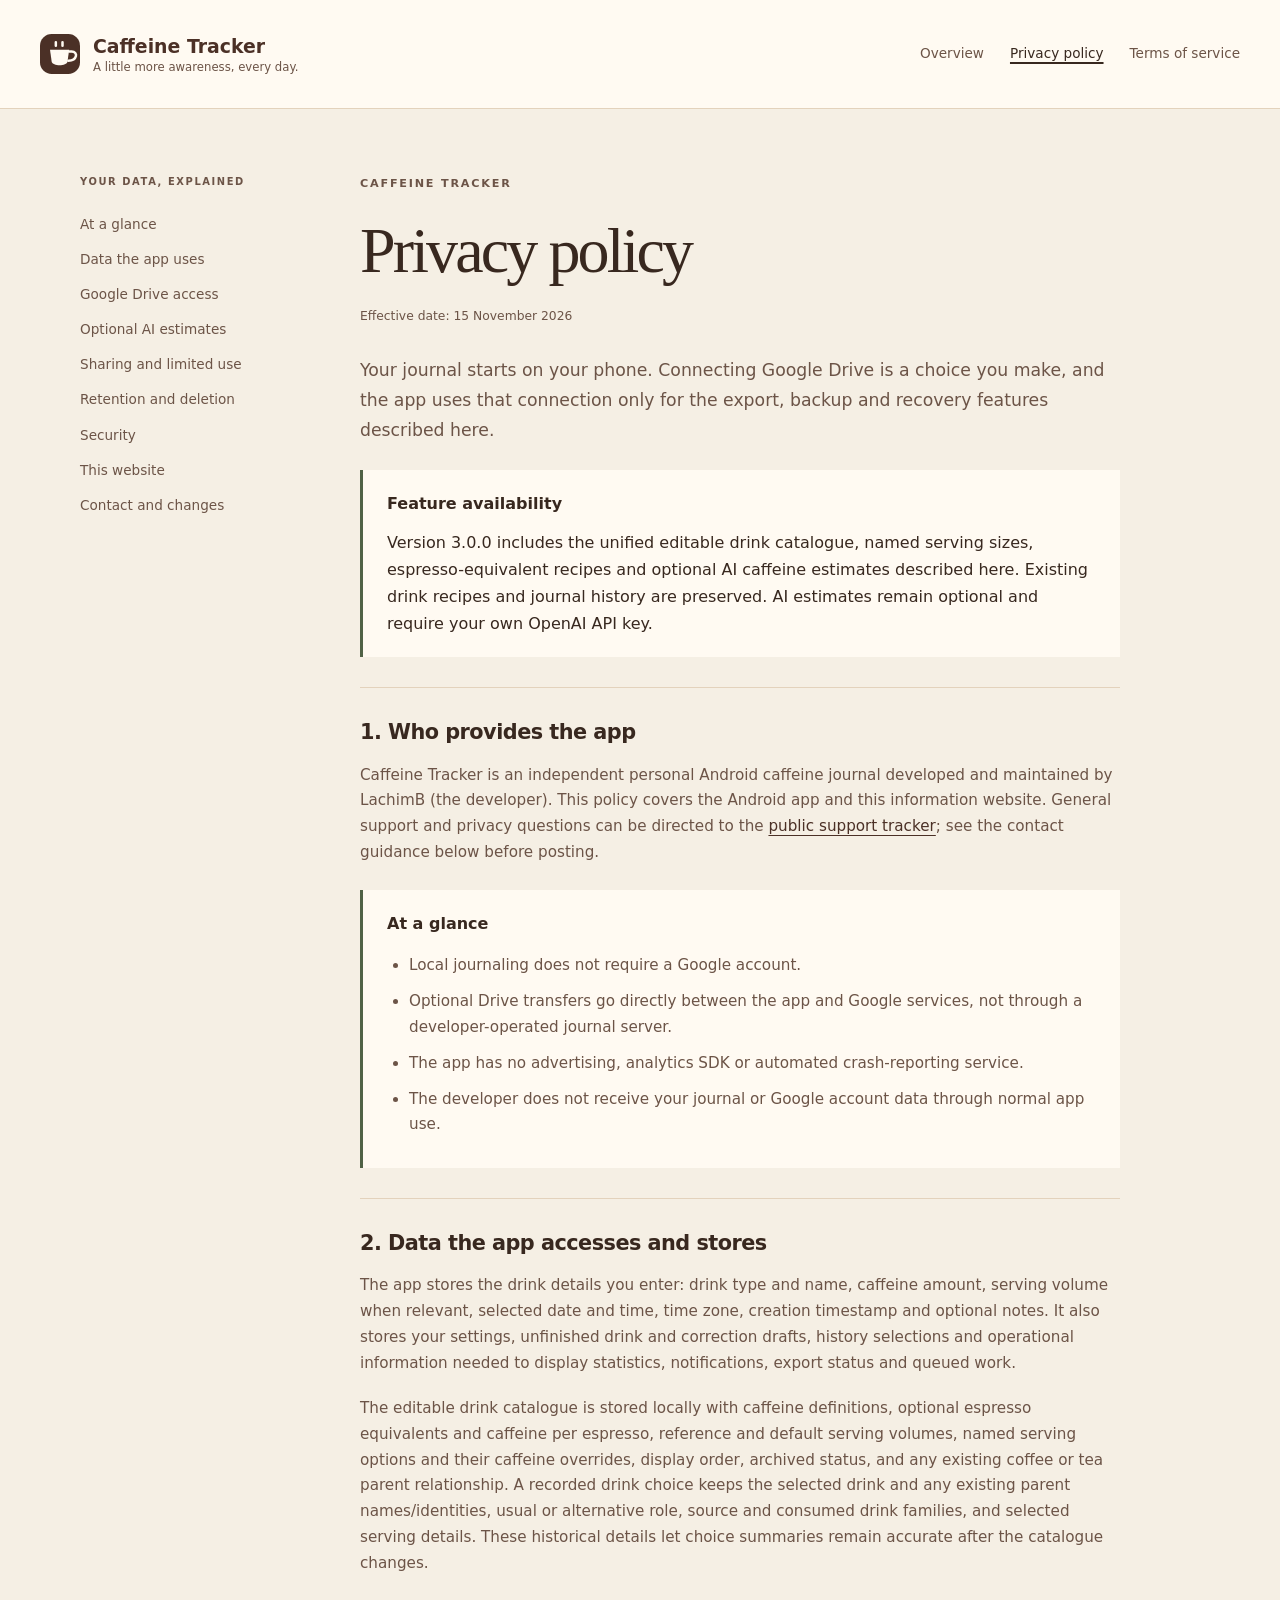
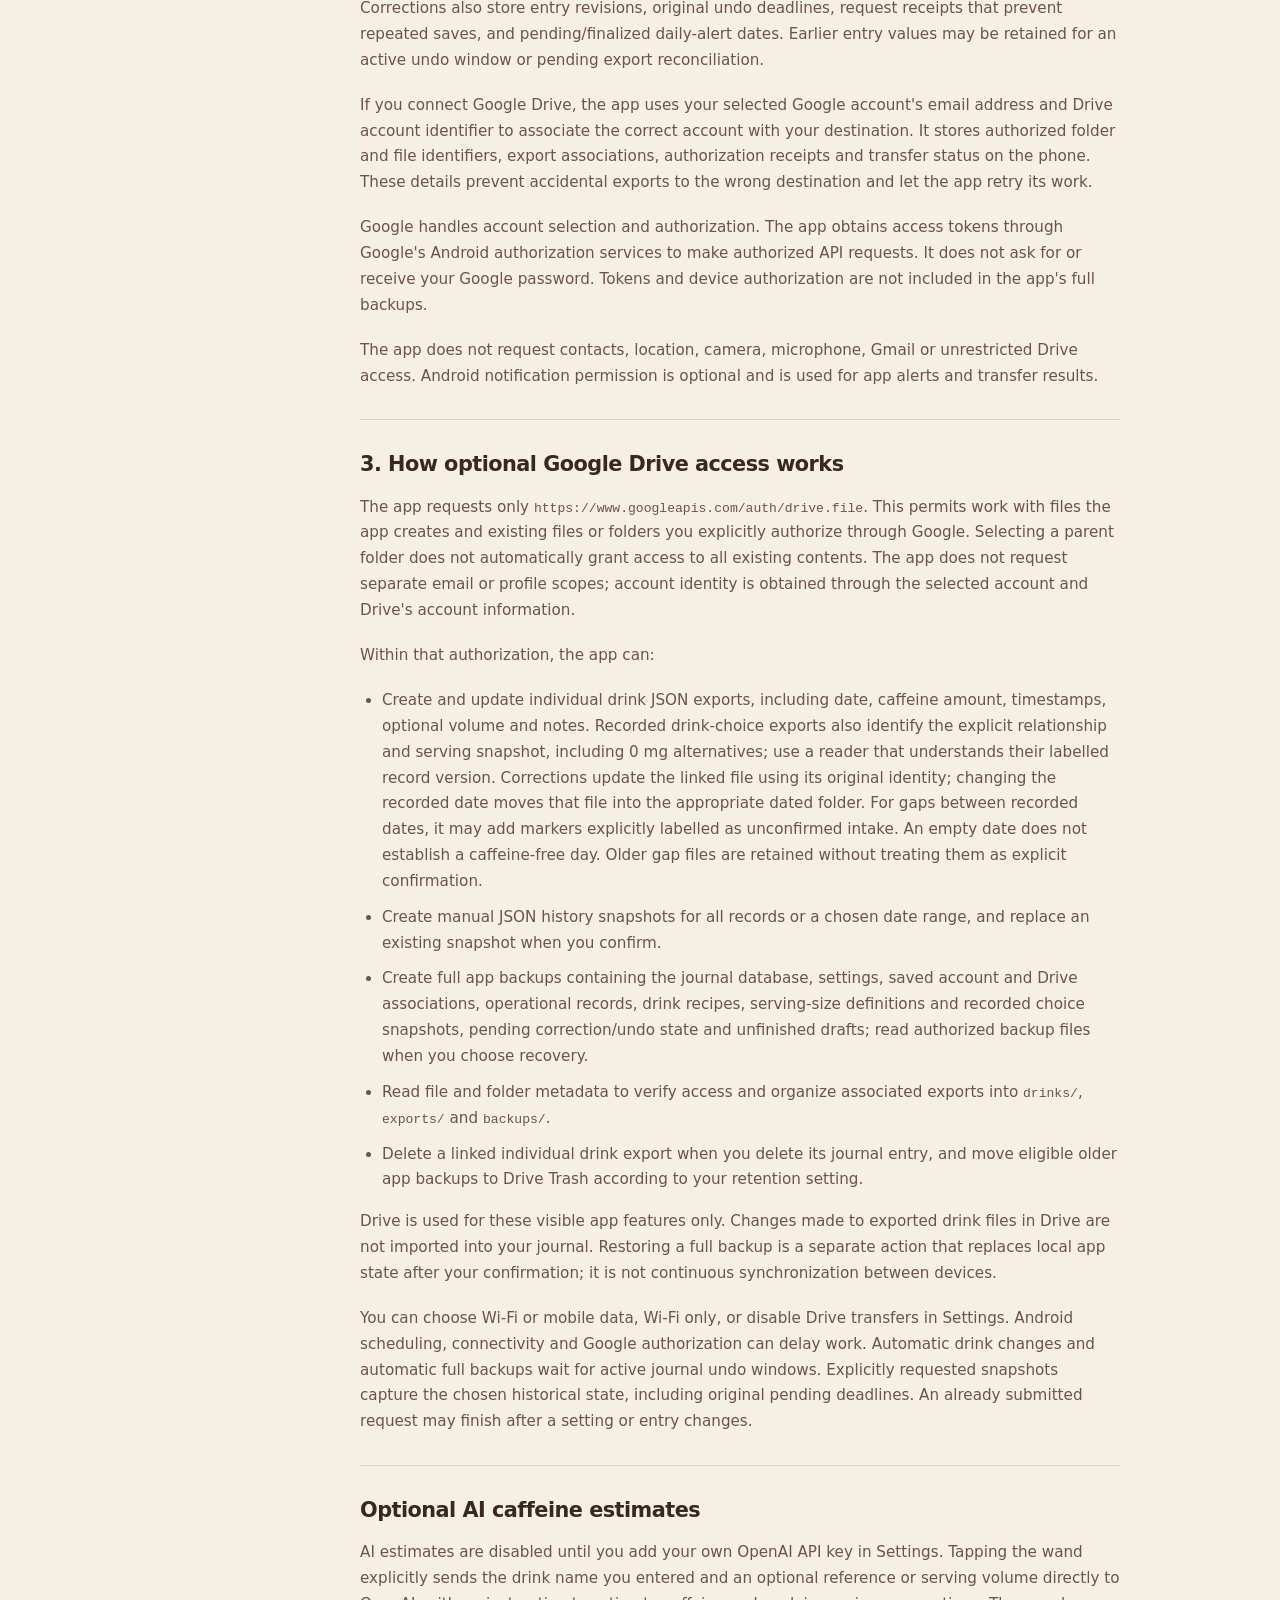
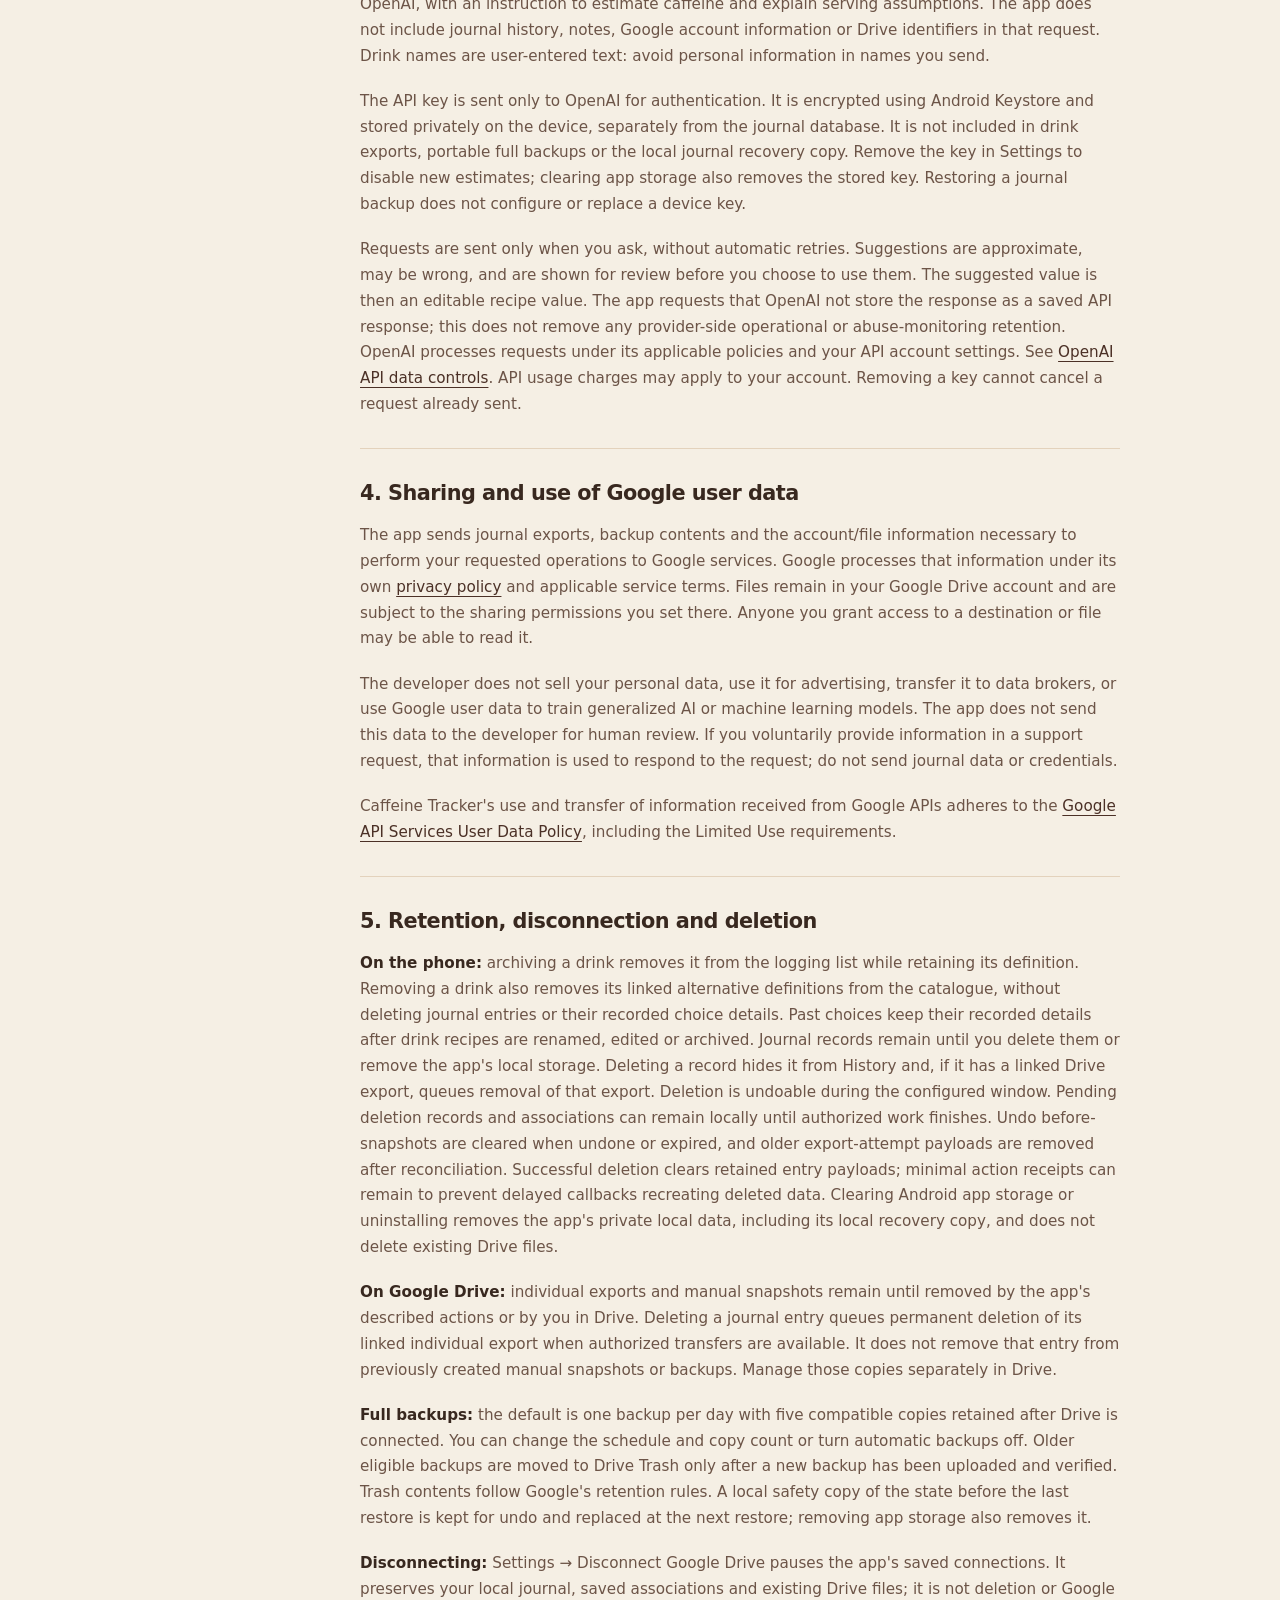
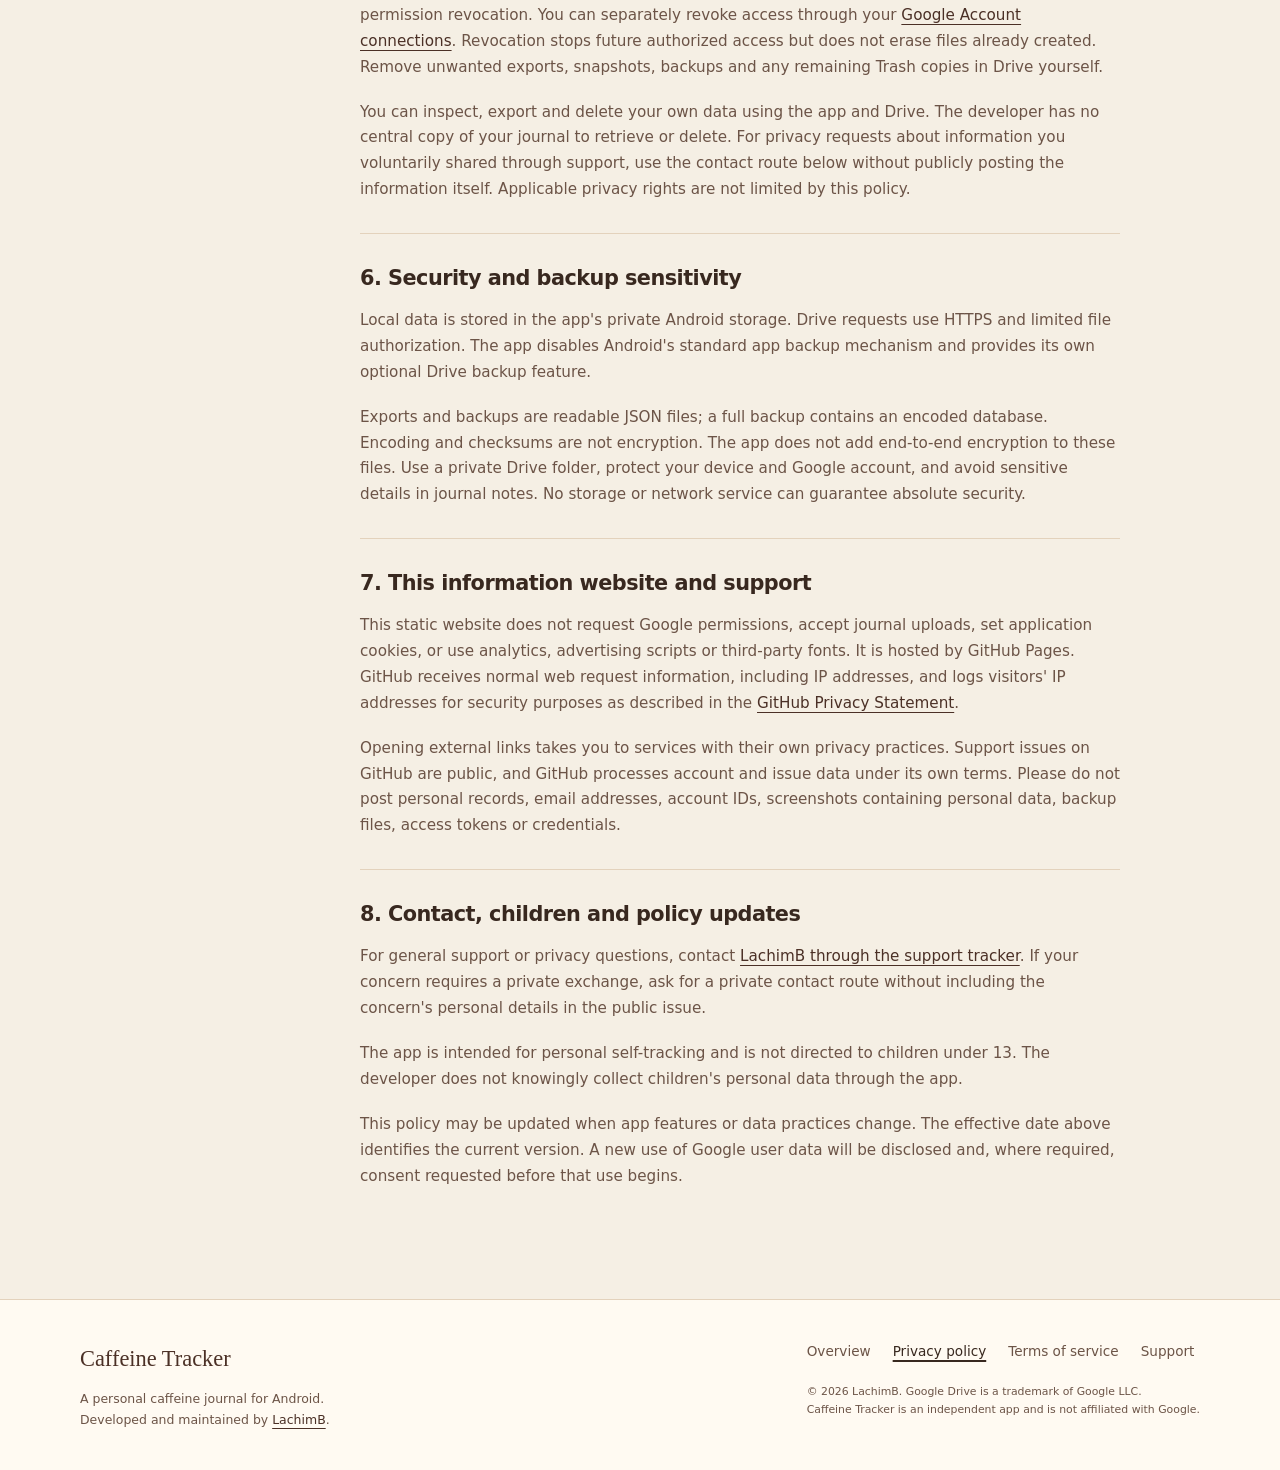
==== privacy.html @ a1252a4a "Describe drink catalogue availability in version 3.0.0" ====
<!doctype html>
<html lang="en">
<head>
<meta charset="utf-8">
<meta name="viewport" content="width=device-width, initial-scale=1">
<meta name="description" content="How Caffeine Tracker accesses, uses, stores and deletes local journal data and optional Google Drive data.">
<meta name="theme-color" content="#4b3026">
<meta name="referrer" content="strict-origin-when-cross-origin">
<title>Privacy policy · Caffeine Tracker</title>
<link rel="canonical" href="https://lachimb.github.io/caffeine-tracker-info/privacy.html">
<link rel="icon" href="assets/cup.svg" type="image/svg+xml">
<link rel="stylesheet" href="assets/style.css">
</head>
<body>
<a class="skip" href="#main">Skip to content</a>
<header class="site-header"><div class="header-inner"><a class="brand" href="index.html"><img src="assets/cup.svg" alt="" width="40" height="40"><span>Caffeine Tracker<small>A little more awareness, every day.</small></span></a><nav aria-label="Main navigation"><a href="index.html">Overview</a><a href="privacy.html" aria-current="page">Privacy policy</a><a href="terms.html">Terms of service</a></nav></div></header>
<main id="main">
<div class="wrap legal-layout"><aside class="contents"><p class="eyebrow">YOUR DATA, EXPLAINED</p><nav aria-label="On this page"><a href="#overview">At a glance</a><a href="#data">Data the app uses</a><a href="#google-drive">Google Drive access</a><a href="#optional-ai">Optional AI estimates</a><a href="#sharing">Sharing and limited use</a><a href="#retention">Retention and deletion</a><a href="#security">Security</a><a href="#website">This website</a><a href="#contact">Contact and changes</a></nav></aside><article class="legal"><p class="eyebrow">CAFFEINE TRACKER</p><h1>Privacy policy</h1><p class="updated">Effective date: 15 November 2026</p><p class="lead">Your journal starts on your phone. Connecting Google Drive is a choice you make, and the app uses that connection only for the export, backup and recovery features described here.</p><div class="callout"><strong>Feature availability</strong><p>Version 3.0.0 includes the unified editable drink catalogue, named serving sizes, espresso-equivalent recipes and optional AI caffeine estimates described here. Existing drink recipes and journal history are preserved. AI estimates remain optional and require your own OpenAI API key.</p></div>
<section id="overview"><h2>1. Who provides the app</h2><p>Caffeine Tracker is an independent personal Android caffeine journal developed and maintained by LachimB (the developer). This policy covers the Android app and this information website. General support and privacy questions can be directed to the <a href="https://github.com/LachimB/caffeine-tracker-info/issues">public support tracker</a>; see the contact guidance below before posting.</p><div class="callout"><strong>At a glance</strong><ul><li>Local journaling does not require a Google account.</li><li>Optional Drive transfers go directly between the app and Google services, not through a developer-operated journal server.</li><li>The app has no advertising, analytics SDK or automated crash-reporting service.</li><li>The developer does not receive your journal or Google account data through normal app use.</li></ul></div></section>
<section id="data"><h2>2. Data the app accesses and stores</h2><p>The app stores the drink details you enter: drink type and name, caffeine amount, serving volume when relevant, selected date and time, time zone, creation timestamp and optional notes. It also stores your settings, unfinished drink and correction drafts, history selections and operational information needed to display statistics, notifications, export status and queued work.</p><p>The editable drink catalogue is stored locally with caffeine definitions, optional espresso equivalents and caffeine per espresso, reference and default serving volumes, named serving options and their caffeine overrides, display order, archived status, and any existing coffee or tea parent relationship. A recorded drink choice keeps the selected drink and any existing parent names/identities, usual or alternative role, source and consumed drink families, and selected serving details. These historical details let choice summaries remain accurate after the catalogue changes.</p><p>Corrections also store entry revisions, original undo deadlines, request receipts that prevent repeated saves, and pending/finalized daily-alert dates. Earlier entry values may be retained for an active undo window or pending export reconciliation.</p><p>If you connect Google Drive, the app uses your selected Google account's email address and Drive account identifier to associate the correct account with your destination. It stores authorized folder and file identifiers, export associations, authorization receipts and transfer status on the phone. These details prevent accidental exports to the wrong destination and let the app retry its work.</p><p>Google handles account selection and authorization. The app obtains access tokens through Google's Android authorization services to make authorized API requests. It does not ask for or receive your Google password. Tokens and device authorization are not included in the app's full backups.</p><p>The app does not request contacts, location, camera, microphone, Gmail or unrestricted Drive access. Android notification permission is optional and is used for app alerts and transfer results.</p></section>
<section id="google-drive"><h2>3. How optional Google Drive access works</h2><p>The app requests only <code>https://www.googleapis.com/auth/drive.file</code>. This permits work with files the app creates and existing files or folders you explicitly authorize through Google. Selecting a parent folder does not automatically grant access to all existing contents. The app does not request separate email or profile scopes; account identity is obtained through the selected account and Drive's account information.</p><p>Within that authorization, the app can:</p><ul><li>Create and update individual drink JSON exports, including date, caffeine amount, timestamps, optional volume and notes. Recorded drink-choice exports also identify the explicit relationship and serving snapshot, including 0 mg alternatives; use a reader that understands their labelled record version. Corrections update the linked file using its original identity; changing the recorded date moves that file into the appropriate dated folder. For gaps between recorded dates, it may add markers explicitly labelled as unconfirmed intake. An empty date does not establish a caffeine-free day. Older gap files are retained without treating them as explicit confirmation.</li><li>Create manual JSON history snapshots for all records or a chosen date range, and replace an existing snapshot when you confirm.</li><li>Create full app backups containing the journal database, settings, saved account and Drive associations, operational records, drink recipes, serving-size definitions and recorded choice snapshots, pending correction/undo state and unfinished drafts; read authorized backup files when you choose recovery.</li><li>Read file and folder metadata to verify access and organize associated exports into <code>drinks/</code>, <code>exports/</code> and <code>backups/</code>.</li><li>Delete a linked individual drink export when you delete its journal entry, and move eligible older app backups to Drive Trash according to your retention setting.</li></ul><p>Drive is used for these visible app features only. Changes made to exported drink files in Drive are not imported into your journal. Restoring a full backup is a separate action that replaces local app state after your confirmation; it is not continuous synchronization between devices.</p><p>You can choose Wi-Fi or mobile data, Wi-Fi only, or disable Drive transfers in Settings. Android scheduling, connectivity and Google authorization can delay work. Automatic drink changes and automatic full backups wait for active journal undo windows. Explicitly requested snapshots capture the chosen historical state, including original pending deadlines. An already submitted request may finish after a setting or entry changes.</p></section>
<section id="optional-ai"><h2>Optional AI caffeine estimates</h2><p>AI estimates are disabled until you add your own OpenAI API key in Settings. Tapping the wand explicitly sends the drink name you entered and an optional reference or serving volume directly to OpenAI, with an instruction to estimate caffeine and explain serving assumptions. The app does not include journal history, notes, Google account information or Drive identifiers in that request. Drink names are user-entered text: avoid personal information in names you send.</p><p>The API key is sent only to OpenAI for authentication. It is encrypted using Android Keystore and stored privately on the device, separately from the journal database. It is not included in drink exports, portable full backups or the local journal recovery copy. Remove the key in Settings to disable new estimates; clearing app storage also removes the stored key. Restoring a journal backup does not configure or replace a device key.</p><p>Requests are sent only when you ask, without automatic retries. Suggestions are approximate, may be wrong, and are shown for review before you choose to use them. The suggested value is then an editable recipe value. The app requests that OpenAI not store the response as a saved API response; this does not remove any provider-side operational or abuse-monitoring retention. OpenAI processes requests under its applicable policies and your API account settings. See <a href="https://developers.openai.com/api/docs/guides/your-data">OpenAI API data controls</a>. API usage charges may apply to your account. Removing a key cannot cancel a request already sent.</p></section><section id="sharing"><h2>4. Sharing and use of Google user data</h2><p>The app sends journal exports, backup contents and the account/file information necessary to perform your requested operations to Google services. Google processes that information under its own <a href="https://policies.google.com/privacy">privacy policy</a> and applicable service terms. Files remain in your Google Drive account and are subject to the sharing permissions you set there. Anyone you grant access to a destination or file may be able to read it.</p><p>The developer does not sell your personal data, use it for advertising, transfer it to data brokers, or use Google user data to train generalized AI or machine learning models. The app does not send this data to the developer for human review. If you voluntarily provide information in a support request, that information is used to respond to the request; do not send journal data or credentials.</p><p>Caffeine Tracker's use and transfer of information received from Google APIs adheres to the <a href="https://developers.google.com/terms/api-services-user-data-policy">Google API Services User Data Policy</a>, including the Limited Use requirements.</p></section>
<section id="retention"><h2>5. Retention, disconnection and deletion</h2><p><strong>On the phone:</strong> archiving a drink removes it from the logging list while retaining its definition. Removing a drink also removes its linked alternative definitions from the catalogue, without deleting journal entries or their recorded choice details. Past choices keep their recorded details after drink recipes are renamed, edited or archived. Journal records remain until you delete them or remove the app's local storage. Deleting a record hides it from History and, if it has a linked Drive export, queues removal of that export. Deletion is undoable during the configured window. Pending deletion records and associations can remain locally until authorized work finishes. Undo before-snapshots are cleared when undone or expired, and older export-attempt payloads are removed after reconciliation. Successful deletion clears retained entry payloads; minimal action receipts can remain to prevent delayed callbacks recreating deleted data. Clearing Android app storage or uninstalling removes the app's private local data, including its local recovery copy, and does not delete existing Drive files.</p><p><strong>On Google Drive:</strong> individual exports and manual snapshots remain until removed by the app's described actions or by you in Drive. Deleting a journal entry queues permanent deletion of its linked individual export when authorized transfers are available. It does not remove that entry from previously created manual snapshots or backups. Manage those copies separately in Drive.</p><p><strong>Full backups:</strong> the default is one backup per day with five compatible copies retained after Drive is connected. You can change the schedule and copy count or turn automatic backups off. Older eligible backups are moved to Drive Trash only after a new backup has been uploaded and verified. Trash contents follow Google's retention rules. A local safety copy of the state before the last restore is kept for undo and replaced at the next restore; removing app storage also removes it.</p><p><strong>Disconnecting:</strong> Settings → Disconnect Google Drive pauses the app's saved connections. It preserves your local journal, saved associations and existing Drive files; it is not deletion or Google permission revocation. You can separately revoke access through your <a href="https://myaccount.google.com/connections">Google Account connections</a>. Revocation stops future authorized access but does not erase files already created. Remove unwanted exports, snapshots, backups and any remaining Trash copies in Drive yourself.</p><p>You can inspect, export and delete your own data using the app and Drive. The developer has no central copy of your journal to retrieve or delete. For privacy requests about information you voluntarily shared through support, use the contact route below without publicly posting the information itself. Applicable privacy rights are not limited by this policy.</p></section>
<section id="security"><h2>6. Security and backup sensitivity</h2><p>Local data is stored in the app's private Android storage. Drive requests use HTTPS and limited file authorization. The app disables Android's standard app backup mechanism and provides its own optional Drive backup feature.</p><p>Exports and backups are readable JSON files; a full backup contains an encoded database. Encoding and checksums are not encryption. The app does not add end-to-end encryption to these files. Use a private Drive folder, protect your device and Google account, and avoid sensitive details in journal notes. No storage or network service can guarantee absolute security.</p></section>
<section id="website"><h2>7. This information website and support</h2><p>This static website does not request Google permissions, accept journal uploads, set application cookies, or use analytics, advertising scripts or third-party fonts. It is hosted by GitHub Pages. GitHub receives normal web request information, including IP addresses, and logs visitors' IP addresses for security purposes as described in the <a href="https://docs.github.com/en/site-policy/privacy-policies/github-general-privacy-statement">GitHub Privacy Statement</a>.</p><p>Opening external links takes you to services with their own privacy practices. Support issues on GitHub are public, and GitHub processes account and issue data under its own terms. Please do not post personal records, email addresses, account IDs, screenshots containing personal data, backup files, access tokens or credentials.</p></section>
<section id="contact"><h2>8. Contact, children and policy updates</h2><p>For general support or privacy questions, contact <a href="https://github.com/LachimB/caffeine-tracker-info/issues">LachimB through the support tracker</a>. If your concern requires a private exchange, ask for a private contact route without including the concern's personal details in the public issue.</p><p>The app is intended for personal self-tracking and is not directed to children under 13. The developer does not knowingly collect children's personal data through the app.</p><p>This policy may be updated when app features or data practices change. The effective date above identifies the current version. A new use of Google user data will be disclosed and, where required, consent requested before that use begins.</p></section>
</article></div>
</main>
<footer class="site-footer"><div><a class="footer-brand" href="index.html">Caffeine Tracker</a><p>A personal caffeine journal for Android.<br>Developed and maintained by <a href="https://github.com/LachimB">LachimB</a>.</p></div><div><nav aria-label="Footer navigation"><a href="index.html">Overview</a><a href="privacy.html" aria-current="page">Privacy policy</a><a href="terms.html">Terms of service</a><a href="https://github.com/LachimB/caffeine-tracker-info/issues">Support</a></nav><p class="fine">© 2026 LachimB. Google Drive is a trademark of Google LLC.<br>Caffeine Tracker is an independent app and is not affiliated with Google.</p></div></footer>
</body>
</html>
---- assets/style.css ----
:root{--cream:#f5efe4;--paper:#fffaf2;--ink:#38281f;--muted:#6c5447;--line:#e3d2bc;--espresso:#4b3026;--oat:#eedec9;--sage:#506246;--foam:#dbe4d1}*{box-sizing:border-box}html{scroll-behavior:smooth;scroll-padding-top:2rem}body{margin:0;background:var(--cream);color:var(--ink);font-family:system-ui,-apple-system,BlinkMacSystemFont,"Segoe UI",sans-serif;font-size:16px;line-height:1.7}a{color:var(--espresso);text-underline-offset:4px}a:hover{color:var(--sage)}a:focus-visible{outline:3px solid var(--sage);outline-offset:5px;border-radius:2px}p{margin:0 0 1.2rem}h1,h2,h3{line-height:1.12;margin:0 0 1.2rem}h1,h2{font-family:Georgia,"Times New Roman",serif;font-weight:400;letter-spacing:-.045em}h1{font-size:clamp(3.3rem,6vw,5.5rem)}h2{font-size:clamp(2.2rem,4vw,3.4rem)}h3{font-size:1.25rem;font-weight:650;letter-spacing:-.025em}em{font-weight:400;color:var(--sage)}code{font-size:.86em;overflow-wrap:anywhere}.wrap{width:min(1120px,calc(100% - 80px));margin-inline:auto}.skip{position:absolute;top:-100px;left:20px;background:var(--paper);padding:12px;z-index:10}.skip:focus{top:10px}.site-header{border-bottom:1px solid var(--line);background:var(--paper)}.header-inner{width:min(1240px,calc(100% - 80px));margin:auto;min-height:108px;display:flex;justify-content:space-between;align-items:center;gap:24px}.brand{display:flex;gap:13px;align-items:center;text-decoration:none;font-weight:700;font-size:1.18rem;line-height:1.4}.brand small{display:block;font-weight:400;font-size:.73rem;color:var(--muted)}nav{display:flex;gap:26px;flex-wrap:wrap}nav a{font-size:.85rem;text-decoration:none;color:var(--muted)}nav a:hover,nav a[aria-current=page]{color:var(--ink);text-decoration:underline;text-decoration-thickness:2px}.hero{display:grid;grid-template-columns:1.25fr 1fr;gap:70px;align-items:center;padding-block:80px}.eyebrow{font-size:.7rem;font-weight:700;letter-spacing:.16em;color:var(--muted);margin-bottom:22px}.lead{font-size:1.08rem;line-height:1.75;color:var(--muted);max-width:550px}.hero h1{margin-bottom:28px}.actions{display:flex;gap:24px;align-items:center;flex-wrap:wrap;margin-top:30px}.button{display:inline-flex;gap:35px;justify-content:space-between;align-items:center;padding:13px 22px;background:var(--espresso);color:var(--paper);border:1px solid var(--espresso);border-radius:6px;text-decoration:none;font-size:.85rem;font-weight:600}.button:hover{background:var(--sage);border-color:var(--sage);color:var(--paper)}.text-link{font-weight:600;font-size:.85rem}.quiet{font-size:.75rem;color:var(--muted);margin-top:23px}.coffee-art{background:var(--oat);border-radius:160px 160px 12px 12px;min-height:475px;padding:40px 30px 25px;text-align:center;display:flex;flex-direction:column;align-items:center}.art-top{display:flex;justify-content:space-between;width:75%;font-size:.6rem;font-weight:650;letter-spacing:.14em;margin-top:13px}.coffee-art svg{display:block;width:100%;max-width:350px;margin:10px auto -3px}.coffee-art p{font-family:Georgia,serif;font-size:2rem;line-height:1.15;letter-spacing:-.025em}.art-bottom{font-size:.55rem;letter-spacing:.18em}.promise-strip{background:var(--espresso);color:var(--paper)}.promise-strip .wrap{display:flex;justify-content:space-between;gap:30px;padding-block:18px}.promise-strip span{font-size:.72rem;letter-spacing:.045em}.section{padding-block:80px}.section-heading{display:grid;grid-template-columns:1fr 1fr;column-gap:80px}.section-heading .eyebrow{grid-column:1/-1}.section-heading>p:last-child{color:var(--muted);align-self:center}.features{display:grid;grid-template-columns:repeat(3,1fr);gap:40px;margin-top:35px}.features article{border-top:1px solid var(--line);padding-top:22px}.number{display:block;font-family:Georgia,serif;font-size:1.5rem;color:var(--sage);margin-bottom:22px}.features p{color:var(--muted);font-size:.92rem}.drive-section{background:var(--foam);padding-block:65px}.drive-grid{display:grid;grid-template-columns:1fr 1fr;gap:100px;align-items:center}.drive-grid p:not(.eyebrow){font-size:.95rem}.steps{list-style:none;counter-reset:steps;margin:0;padding:0}.steps li{counter-increment:steps;position:relative;padding:24px 0 24px 48px;border-top:1px solid #b7c3ab}.steps li::before{content:counter(steps,decimal-leading-zero);position:absolute;left:0;top:26px;font-family:Georgia,serif;color:var(--sage);font-size:1.2rem}.steps strong,.steps span{display:block}.steps span{font-size:.88rem;color:#46553d;margin-top:6px}.closing{display:grid;grid-template-columns:1.3fr 1fr;gap:80px}.closing>div>p:not(.eyebrow){color:var(--muted);font-size:.92rem}.support{background:var(--paper);border:1px solid var(--line);border-radius:8px;padding:30px;align-self:start}.support p{font-size:.88rem;color:var(--muted)}.secondary{background:transparent;color:var(--espresso)}.legal-links{display:flex;gap:20px;flex-wrap:wrap;margin-top:22px;font-size:.78rem}.site-footer{display:flex;justify-content:space-between;gap:45px;border-top:1px solid var(--line);padding:40px max(40px,calc((100% - 1120px)/2));background:var(--paper)}.footer-brand{text-decoration:none;font-family:Georgia,serif;font-size:1.4rem}.site-footer p{font-size:.78rem;color:var(--muted);margin:10px 0 0}.site-footer nav{gap:22px}.site-footer .fine{font-size:.68rem;margin-top:20px}.legal-layout{display:grid;grid-template-columns:210px minmax(0,1fr);gap:70px;padding-block:65px 90px}.contents{align-self:start;position:sticky;top:30px}.contents nav{flex-direction:column;gap:12px}.contents .eyebrow{font-size:.62rem}.legal{max-width:760px}.legal h1{font-size:clamp(3rem,5vw,4.5rem)}.updated{font-size:.77rem;color:var(--muted);margin-bottom:28px}.legal h2{font-family:system-ui,sans-serif;font-size:1.3rem;font-weight:650;line-height:1.4;letter-spacing:-.025em;margin:0 0 15px}.legal section{padding-top:30px;margin-top:30px;border-top:1px solid var(--line)}.legal section p,.legal li{font-size:.95rem}.legal section p{color:var(--muted)}.legal strong{color:var(--ink)}.legal ul{padding-left:22px}.legal li{margin-bottom:10px;color:var(--muted)}.callout{background:var(--paper);border-left:3px solid var(--sage);padding:20px 24px;margin-block:24px}.callout ul{margin-bottom:0}.callout p{margin:12px 0 0}.legal .lead{max-width:100%}@media(min-width:1500px){.hero{padding-block:100px}}@media(max-width:850px){.wrap,.header-inner{width:calc(100% - 48px)}.header-inner{padding-block:22px;flex-wrap:wrap;min-height:90px}.hero{gap:32px;padding-block:50px}.hero h1{font-size:3.5rem}.coffee-art{min-height:auto;padding:30px 20px 22px}.coffee-art p{font-size:1.6rem}.art-top{font-size:.5rem}.art-bottom{font-size:.48rem}.features{gap:24px}.drive-grid{gap:40px}.closing{gap:35px}.legal-layout{grid-template-columns:160px minmax(0,1fr);gap:32px}.site-footer{padding:35px 24px;flex-direction:column;gap:22px}}@media(max-width:600px){.wrap,.header-inner{width:calc(100% - 40px)}.header-inner{gap:20px}.brand{font-size:1.1rem}.header-inner nav{gap:22px}.header-inner nav a{font-size:.78rem}.hero{grid-template-columns:1fr;gap:35px;padding-block:40px}.hero h1{font-size:3.4rem}.hero-copy .lead{font-size:1rem}.actions{gap:20px}.coffee-art{max-width:380px;width:100%;justify-self:center;min-height:410px;border-radius:150px 150px 12px 12px}.coffee-art svg{max-width:280px}.coffee-art p{font-size:1.8rem}.art-top{font-size:.55rem}.promise-strip .wrap{flex-direction:column;gap:9px;padding-block:20px}.promise-strip span{font-size:.75rem}.section{padding-block:48px}.section-heading,.features,.drive-grid,.closing{grid-template-columns:1fr;gap:24px}.section-heading .eyebrow{margin-bottom:0}.section-heading h2{margin-bottom:0}.features{margin-top:20px}.features article{padding-top:15px}.number{margin-bottom:13px}.drive-section{padding-block:45px}.closing{gap:25px}.legal-layout{display:block;padding-block:35px 55px}.contents{position:static;border-bottom:1px solid var(--line);padding-bottom:25px;margin-bottom:35px}.contents nav{flex-direction:row;gap:8px 20px}.contents nav a{font-size:.75rem}.contents .eyebrow{margin-bottom:12px}.legal h1{font-size:3.1rem}.legal section{padding-top:24px;margin-top:24px}.site-footer nav{gap:10px 20px}.callout{padding:17px}.site-footer{padding-inline:20px}}@media(prefers-reduced-motion:reduce){html{scroll-behavior:auto}}@media print{.site-header,.site-footer,.contents,.skip{display:none}.legal-layout{display:block;padding:0}.wrap{width:100%}body{background:white;color:black}.legal{max-width:none}a{color:inherit}.callout{break-inside:avoid}}
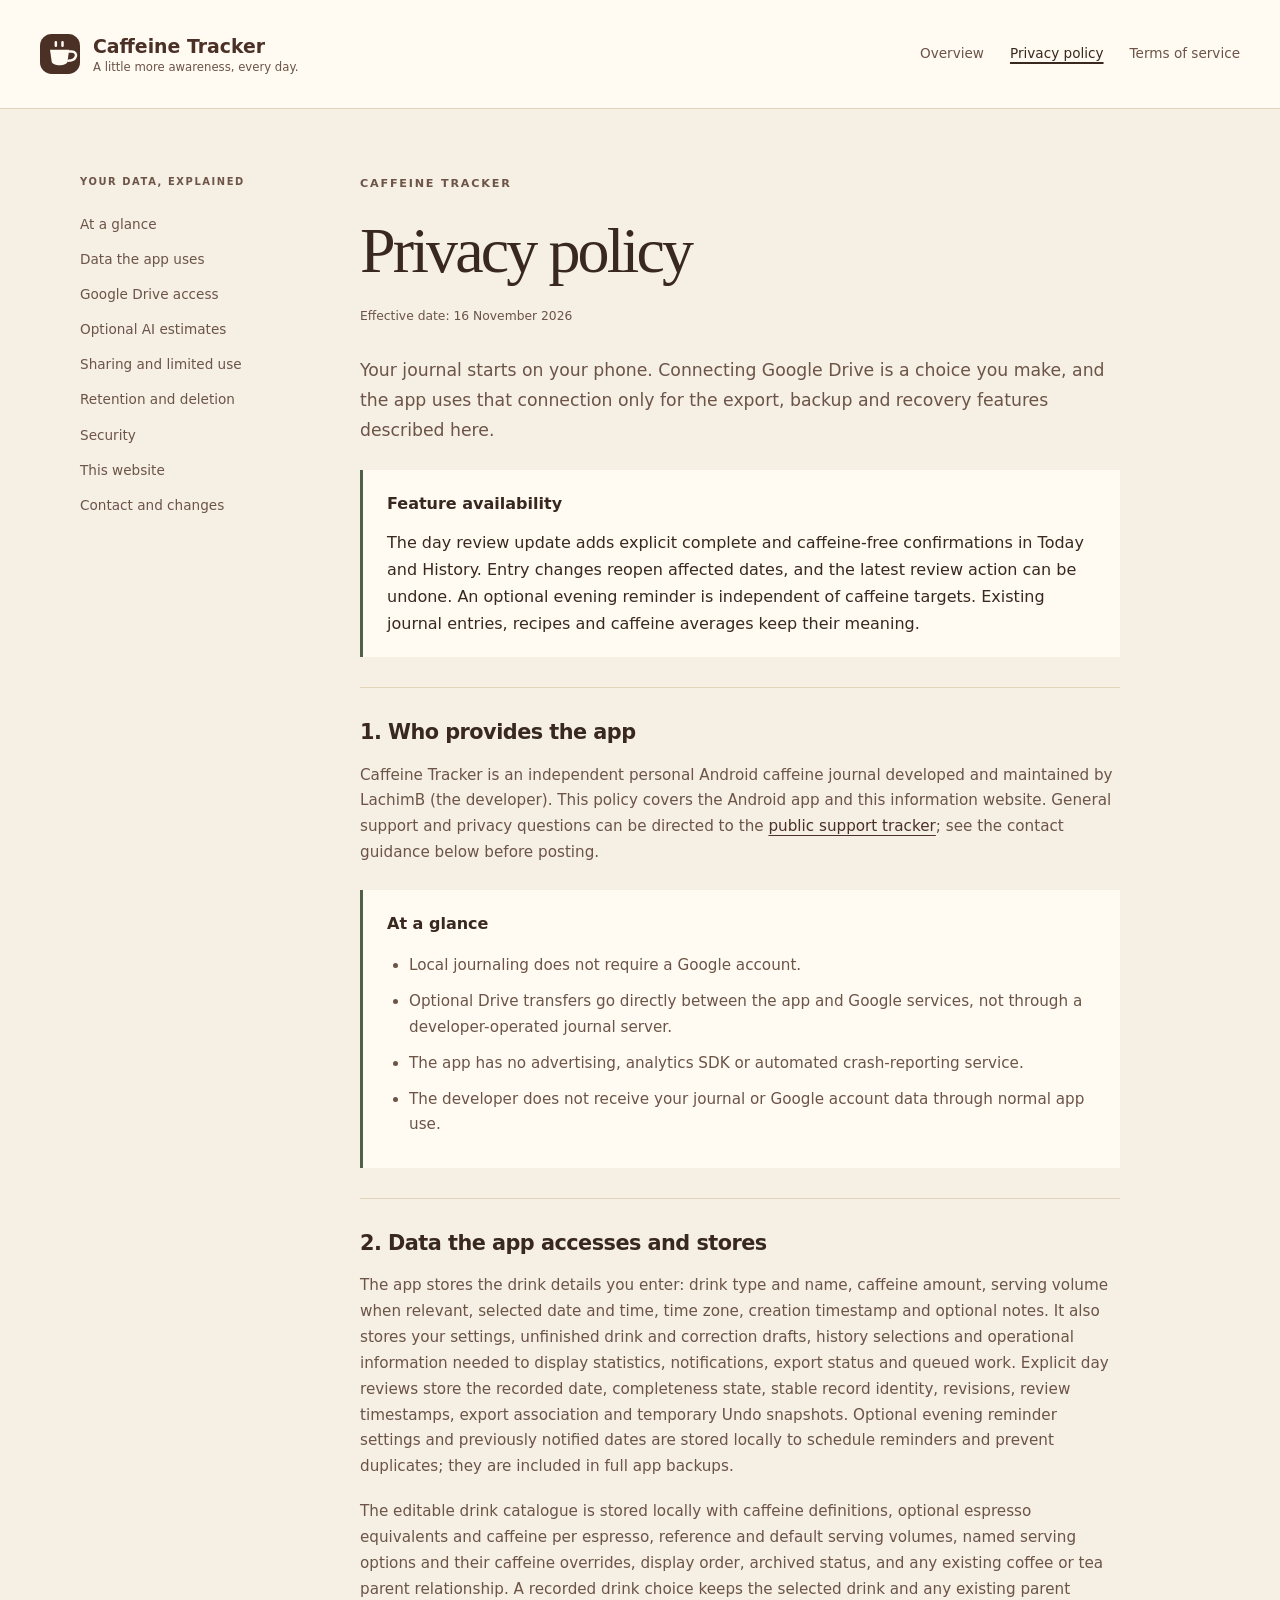
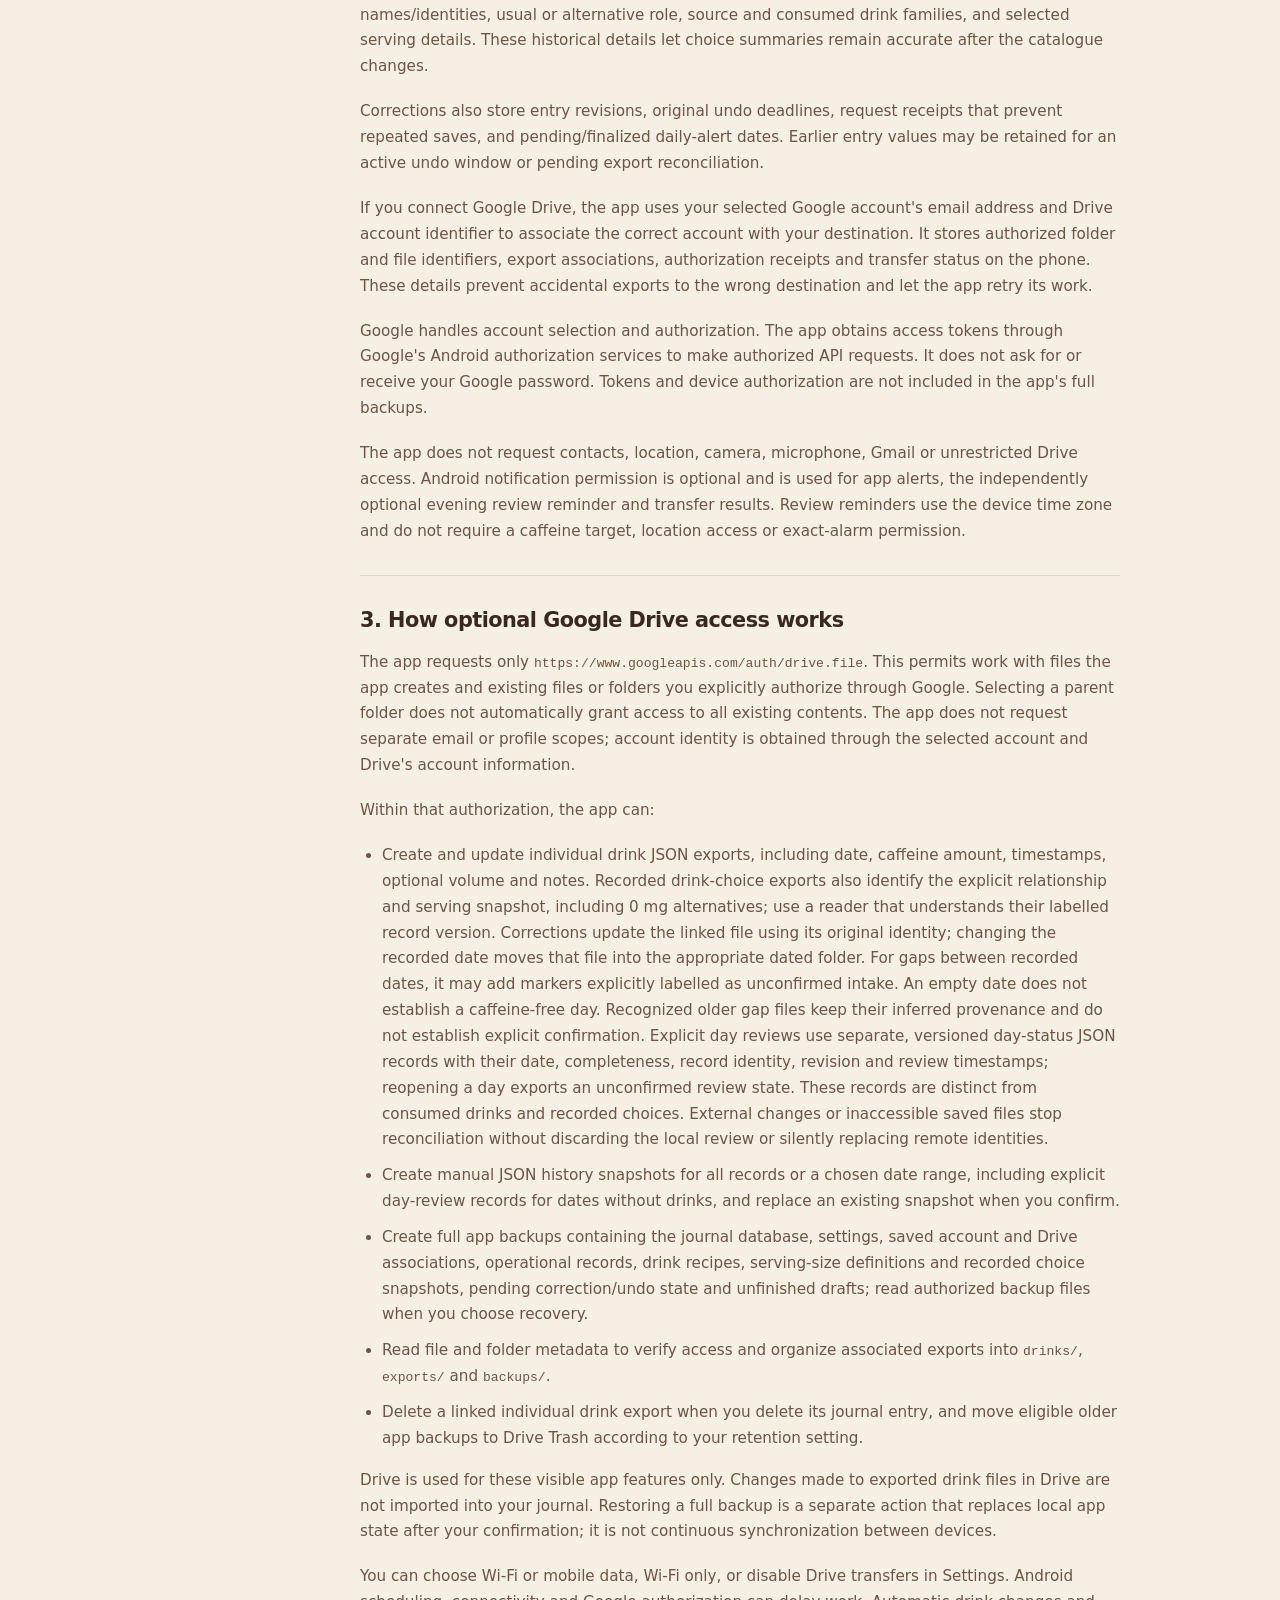
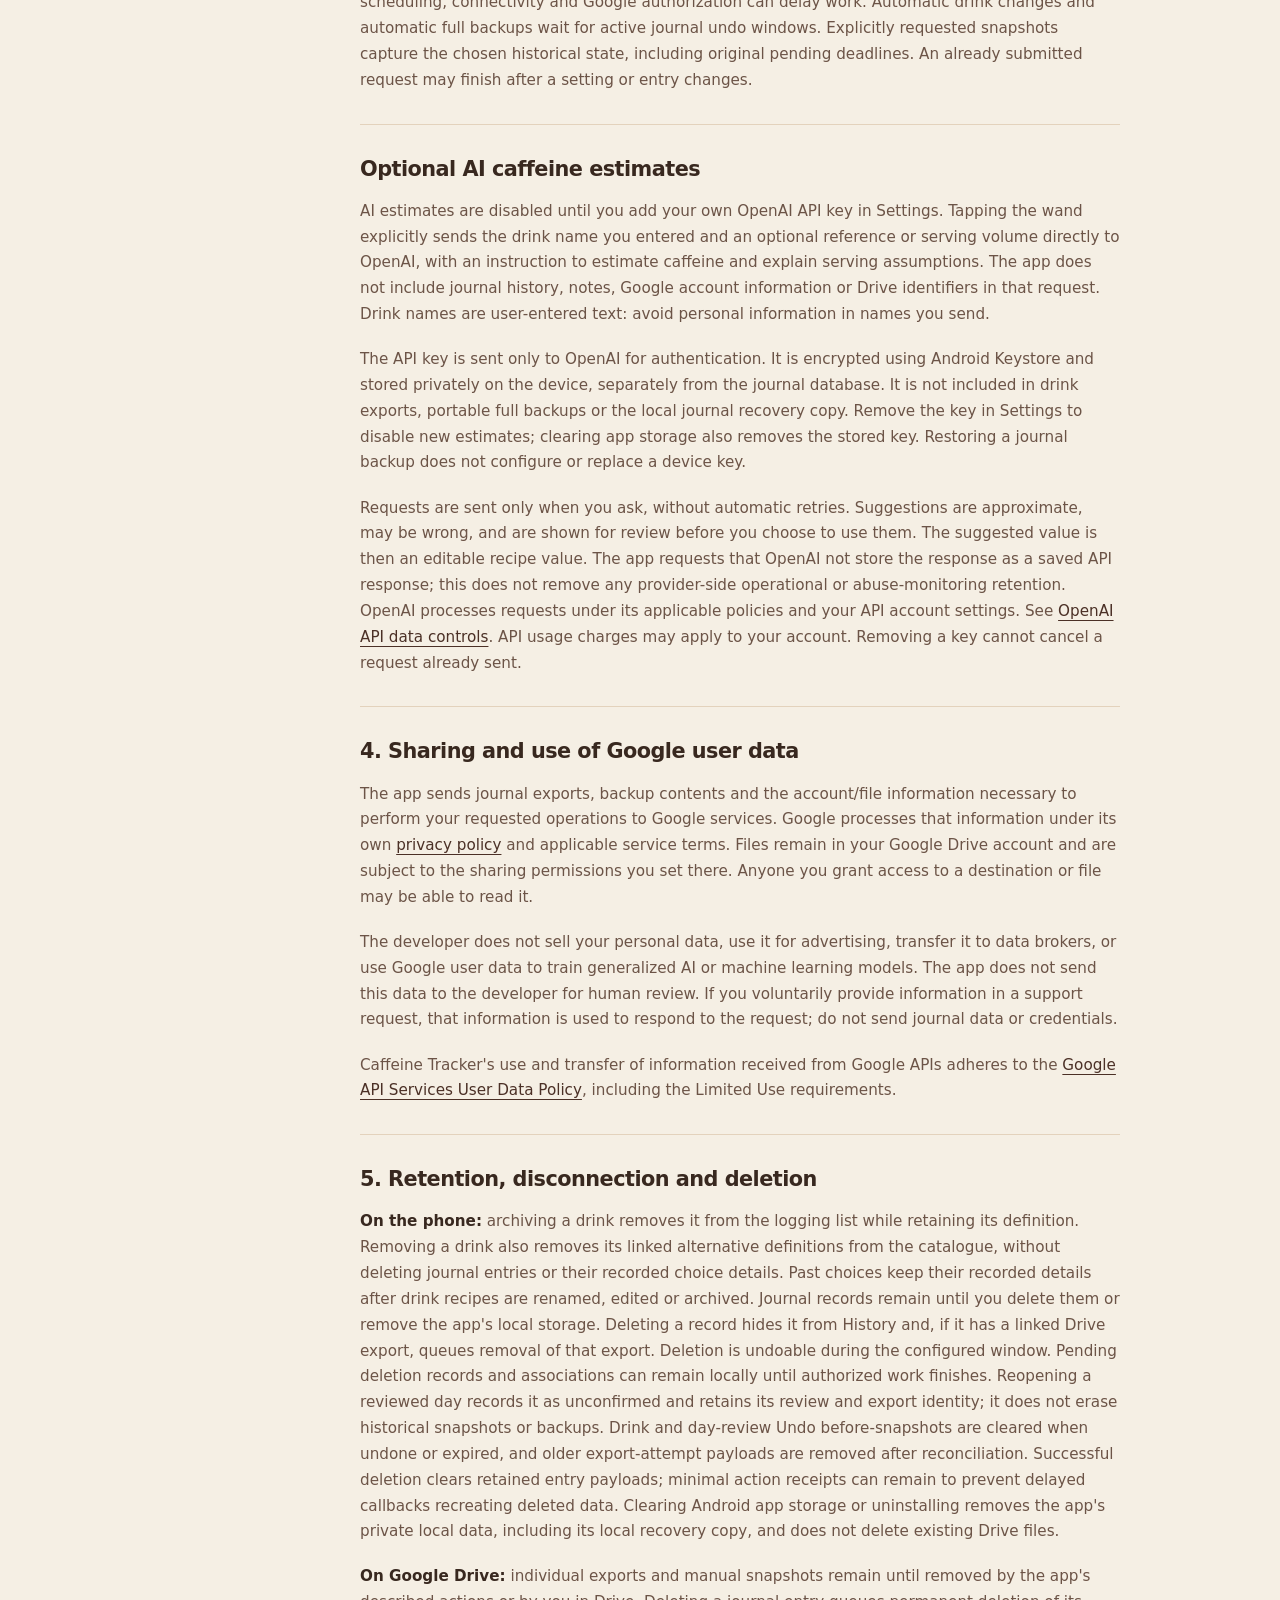
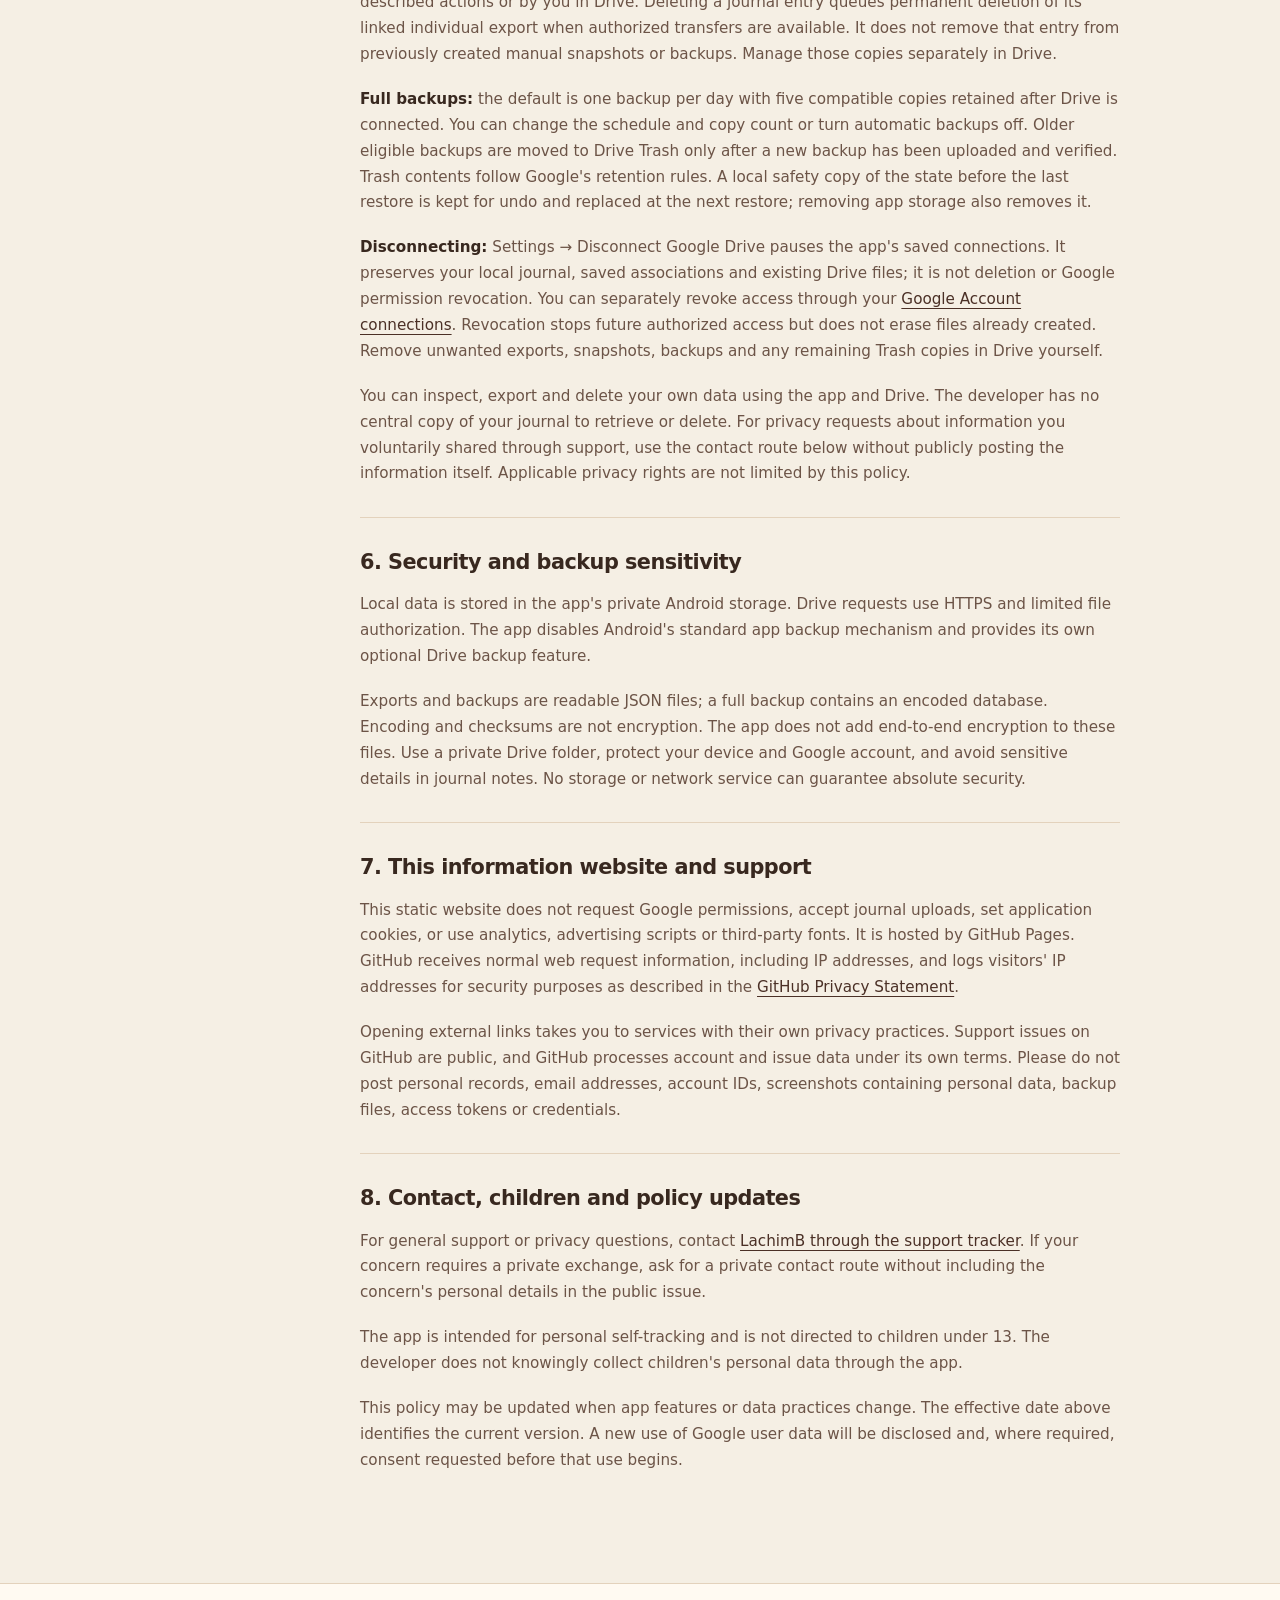
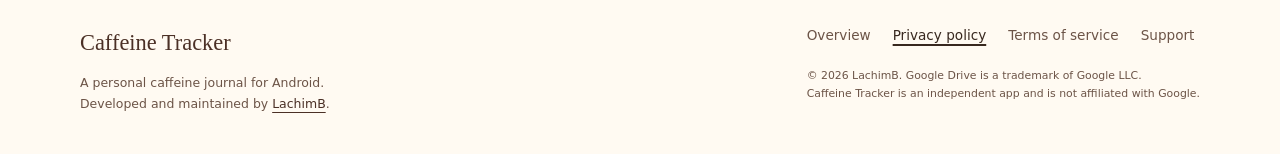
==== commit e89484a7: "Document explicit day review and evening reminders" ====
--- a/privacy.html
+++ b/privacy.html
@@ -15,12 +15,12 @@
 <a class="skip" href="#main">Skip to content</a>
 <header class="site-header"><div class="header-inner"><a class="brand" href="index.html"><img src="assets/cup.svg" alt="" width="40" height="40"><span>Caffeine Tracker<small>A little more awareness, every day.</small></span></a><nav aria-label="Main navigation"><a href="index.html">Overview</a><a href="privacy.html" aria-current="page">Privacy policy</a><a href="terms.html">Terms of service</a></nav></div></header>
 <main id="main">
-<div class="wrap legal-layout"><aside class="contents"><p class="eyebrow">YOUR DATA, EXPLAINED</p><nav aria-label="On this page"><a href="#overview">At a glance</a><a href="#data">Data the app uses</a><a href="#google-drive">Google Drive access</a><a href="#optional-ai">Optional AI estimates</a><a href="#sharing">Sharing and limited use</a><a href="#retention">Retention and deletion</a><a href="#security">Security</a><a href="#website">This website</a><a href="#contact">Contact and changes</a></nav></aside><article class="legal"><p class="eyebrow">CAFFEINE TRACKER</p><h1>Privacy policy</h1><p class="updated">Effective date: 15 November 2026</p><p class="lead">Your journal starts on your phone. Connecting Google Drive is a choice you make, and the app uses that connection only for the export, backup and recovery features described here.</p><div class="callout"><strong>Feature availability</strong><p>Version 3.0.0 includes the unified editable drink catalogue, named serving sizes, espresso-equivalent recipes and optional AI caffeine estimates described here. Existing drink recipes and journal history are preserved. AI estimates remain optional and require your own OpenAI API key.</p></div>
+<div class="wrap legal-layout"><aside class="contents"><p class="eyebrow">YOUR DATA, EXPLAINED</p><nav aria-label="On this page"><a href="#overview">At a glance</a><a href="#data">Data the app uses</a><a href="#google-drive">Google Drive access</a><a href="#optional-ai">Optional AI estimates</a><a href="#sharing">Sharing and limited use</a><a href="#retention">Retention and deletion</a><a href="#security">Security</a><a href="#website">This website</a><a href="#contact">Contact and changes</a></nav></aside><article class="legal"><p class="eyebrow">CAFFEINE TRACKER</p><h1>Privacy policy</h1><p class="updated">Effective date: 16 November 2026</p><p class="lead">Your journal starts on your phone. Connecting Google Drive is a choice you make, and the app uses that connection only for the export, backup and recovery features described here.</p><div class="callout"><strong>Feature availability</strong><p>The day review update adds explicit complete and caffeine-free confirmations in Today and History. Entry changes reopen affected dates, and the latest review action can be undone. An optional evening reminder is independent of caffeine targets. Existing journal entries, recipes and caffeine averages keep their meaning.</p></div>
 <section id="overview"><h2>1. Who provides the app</h2><p>Caffeine Tracker is an independent personal Android caffeine journal developed and maintained by LachimB (the developer). This policy covers the Android app and this information website. General support and privacy questions can be directed to the <a href="https://github.com/LachimB/caffeine-tracker-info/issues">public support tracker</a>; see the contact guidance below before posting.</p><div class="callout"><strong>At a glance</strong><ul><li>Local journaling does not require a Google account.</li><li>Optional Drive transfers go directly between the app and Google services, not through a developer-operated journal server.</li><li>The app has no advertising, analytics SDK or automated crash-reporting service.</li><li>The developer does not receive your journal or Google account data through normal app use.</li></ul></div></section>
-<section id="data"><h2>2. Data the app accesses and stores</h2><p>The app stores the drink details you enter: drink type and name, caffeine amount, serving volume when relevant, selected date and time, time zone, creation timestamp and optional notes. It also stores your settings, unfinished drink and correction drafts, history selections and operational information needed to display statistics, notifications, export status and queued work.</p><p>The editable drink catalogue is stored locally with caffeine definitions, optional espresso equivalents and caffeine per espresso, reference and default serving volumes, named serving options and their caffeine overrides, display order, archived status, and any existing coffee or tea parent relationship. A recorded drink choice keeps the selected drink and any existing parent names/identities, usual or alternative role, source and consumed drink families, and selected serving details. These historical details let choice summaries remain accurate after the catalogue changes.</p><p>Corrections also store entry revisions, original undo deadlines, request receipts that prevent repeated saves, and pending/finalized daily-alert dates. Earlier entry values may be retained for an active undo window or pending export reconciliation.</p><p>If you connect Google Drive, the app uses your selected Google account's email address and Drive account identifier to associate the correct account with your destination. It stores authorized folder and file identifiers, export associations, authorization receipts and transfer status on the phone. These details prevent accidental exports to the wrong destination and let the app retry its work.</p><p>Google handles account selection and authorization. The app obtains access tokens through Google's Android authorization services to make authorized API requests. It does not ask for or receive your Google password. Tokens and device authorization are not included in the app's full backups.</p><p>The app does not request contacts, location, camera, microphone, Gmail or unrestricted Drive access. Android notification permission is optional and is used for app alerts and transfer results.</p></section>
-<section id="google-drive"><h2>3. How optional Google Drive access works</h2><p>The app requests only <code>https://www.googleapis.com/auth/drive.file</code>. This permits work with files the app creates and existing files or folders you explicitly authorize through Google. Selecting a parent folder does not automatically grant access to all existing contents. The app does not request separate email or profile scopes; account identity is obtained through the selected account and Drive's account information.</p><p>Within that authorization, the app can:</p><ul><li>Create and update individual drink JSON exports, including date, caffeine amount, timestamps, optional volume and notes. Recorded drink-choice exports also identify the explicit relationship and serving snapshot, including 0 mg alternatives; use a reader that understands their labelled record version. Corrections update the linked file using its original identity; changing the recorded date moves that file into the appropriate dated folder. For gaps between recorded dates, it may add markers explicitly labelled as unconfirmed intake. An empty date does not establish a caffeine-free day. Older gap files are retained without treating them as explicit confirmation.</li><li>Create manual JSON history snapshots for all records or a chosen date range, and replace an existing snapshot when you confirm.</li><li>Create full app backups containing the journal database, settings, saved account and Drive associations, operational records, drink recipes, serving-size definitions and recorded choice snapshots, pending correction/undo state and unfinished drafts; read authorized backup files when you choose recovery.</li><li>Read file and folder metadata to verify access and organize associated exports into <code>drinks/</code>, <code>exports/</code> and <code>backups/</code>.</li><li>Delete a linked individual drink export when you delete its journal entry, and move eligible older app backups to Drive Trash according to your retention setting.</li></ul><p>Drive is used for these visible app features only. Changes made to exported drink files in Drive are not imported into your journal. Restoring a full backup is a separate action that replaces local app state after your confirmation; it is not continuous synchronization between devices.</p><p>You can choose Wi-Fi or mobile data, Wi-Fi only, or disable Drive transfers in Settings. Android scheduling, connectivity and Google authorization can delay work. Automatic drink changes and automatic full backups wait for active journal undo windows. Explicitly requested snapshots capture the chosen historical state, including original pending deadlines. An already submitted request may finish after a setting or entry changes.</p></section>
+<section id="data"><h2>2. Data the app accesses and stores</h2><p>The app stores the drink details you enter: drink type and name, caffeine amount, serving volume when relevant, selected date and time, time zone, creation timestamp and optional notes. It also stores your settings, unfinished drink and correction drafts, history selections and operational information needed to display statistics, notifications, export status and queued work. Explicit day reviews store the recorded date, completeness state, stable record identity, revisions, review timestamps, export association and temporary Undo snapshots. Optional evening reminder settings and previously notified dates are stored locally to schedule reminders and prevent duplicates; they are included in full app backups.</p><p>The editable drink catalogue is stored locally with caffeine definitions, optional espresso equivalents and caffeine per espresso, reference and default serving volumes, named serving options and their caffeine overrides, display order, archived status, and any existing coffee or tea parent relationship. A recorded drink choice keeps the selected drink and any existing parent names/identities, usual or alternative role, source and consumed drink families, and selected serving details. These historical details let choice summaries remain accurate after the catalogue changes.</p><p>Corrections also store entry revisions, original undo deadlines, request receipts that prevent repeated saves, and pending/finalized daily-alert dates. Earlier entry values may be retained for an active undo window or pending export reconciliation.</p><p>If you connect Google Drive, the app uses your selected Google account's email address and Drive account identifier to associate the correct account with your destination. It stores authorized folder and file identifiers, export associations, authorization receipts and transfer status on the phone. These details prevent accidental exports to the wrong destination and let the app retry its work.</p><p>Google handles account selection and authorization. The app obtains access tokens through Google's Android authorization services to make authorized API requests. It does not ask for or receive your Google password. Tokens and device authorization are not included in the app's full backups.</p><p>The app does not request contacts, location, camera, microphone, Gmail or unrestricted Drive access. Android notification permission is optional and is used for app alerts, the independently optional evening review reminder and transfer results. Review reminders use the device time zone and do not require a caffeine target, location access or exact-alarm permission.</p></section>
+<section id="google-drive"><h2>3. How optional Google Drive access works</h2><p>The app requests only <code>https://www.googleapis.com/auth/drive.file</code>. This permits work with files the app creates and existing files or folders you explicitly authorize through Google. Selecting a parent folder does not automatically grant access to all existing contents. The app does not request separate email or profile scopes; account identity is obtained through the selected account and Drive's account information.</p><p>Within that authorization, the app can:</p><ul><li>Create and update individual drink JSON exports, including date, caffeine amount, timestamps, optional volume and notes. Recorded drink-choice exports also identify the explicit relationship and serving snapshot, including 0 mg alternatives; use a reader that understands their labelled record version. Corrections update the linked file using its original identity; changing the recorded date moves that file into the appropriate dated folder. For gaps between recorded dates, it may add markers explicitly labelled as unconfirmed intake. An empty date does not establish a caffeine-free day. Recognized older gap files keep their inferred provenance and do not establish explicit confirmation. Explicit day reviews use separate, versioned day-status JSON records with their date, completeness, record identity, revision and review timestamps; reopening a day exports an unconfirmed review state. These records are distinct from consumed drinks and recorded choices. External changes or inaccessible saved files stop reconciliation without discarding the local review or silently replacing remote identities.</li><li>Create manual JSON history snapshots for all records or a chosen date range, including explicit day-review records for dates without drinks, and replace an existing snapshot when you confirm.</li><li>Create full app backups containing the journal database, settings, saved account and Drive associations, operational records, drink recipes, serving-size definitions and recorded choice snapshots, pending correction/undo state and unfinished drafts; read authorized backup files when you choose recovery.</li><li>Read file and folder metadata to verify access and organize associated exports into <code>drinks/</code>, <code>exports/</code> and <code>backups/</code>.</li><li>Delete a linked individual drink export when you delete its journal entry, and move eligible older app backups to Drive Trash according to your retention setting.</li></ul><p>Drive is used for these visible app features only. Changes made to exported drink files in Drive are not imported into your journal. Restoring a full backup is a separate action that replaces local app state after your confirmation; it is not continuous synchronization between devices.</p><p>You can choose Wi-Fi or mobile data, Wi-Fi only, or disable Drive transfers in Settings. Android scheduling, connectivity and Google authorization can delay work. Automatic drink changes and automatic full backups wait for active journal undo windows. Explicitly requested snapshots capture the chosen historical state, including original pending deadlines. An already submitted request may finish after a setting or entry changes.</p></section>
 <section id="optional-ai"><h2>Optional AI caffeine estimates</h2><p>AI estimates are disabled until you add your own OpenAI API key in Settings. Tapping the wand explicitly sends the drink name you entered and an optional reference or serving volume directly to OpenAI, with an instruction to estimate caffeine and explain serving assumptions. The app does not include journal history, notes, Google account information or Drive identifiers in that request. Drink names are user-entered text: avoid personal information in names you send.</p><p>The API key is sent only to OpenAI for authentication. It is encrypted using Android Keystore and stored privately on the device, separately from the journal database. It is not included in drink exports, portable full backups or the local journal recovery copy. Remove the key in Settings to disable new estimates; clearing app storage also removes the stored key. Restoring a journal backup does not configure or replace a device key.</p><p>Requests are sent only when you ask, without automatic retries. Suggestions are approximate, may be wrong, and are shown for review before you choose to use them. The suggested value is then an editable recipe value. The app requests that OpenAI not store the response as a saved API response; this does not remove any provider-side operational or abuse-monitoring retention. OpenAI processes requests under its applicable policies and your API account settings. See <a href="https://developers.openai.com/api/docs/guides/your-data">OpenAI API data controls</a>. API usage charges may apply to your account. Removing a key cannot cancel a request already sent.</p></section><section id="sharing"><h2>4. Sharing and use of Google user data</h2><p>The app sends journal exports, backup contents and the account/file information necessary to perform your requested operations to Google services. Google processes that information under its own <a href="https://policies.google.com/privacy">privacy policy</a> and applicable service terms. Files remain in your Google Drive account and are subject to the sharing permissions you set there. Anyone you grant access to a destination or file may be able to read it.</p><p>The developer does not sell your personal data, use it for advertising, transfer it to data brokers, or use Google user data to train generalized AI or machine learning models. The app does not send this data to the developer for human review. If you voluntarily provide information in a support request, that information is used to respond to the request; do not send journal data or credentials.</p><p>Caffeine Tracker's use and transfer of information received from Google APIs adheres to the <a href="https://developers.google.com/terms/api-services-user-data-policy">Google API Services User Data Policy</a>, including the Limited Use requirements.</p></section>
-<section id="retention"><h2>5. Retention, disconnection and deletion</h2><p><strong>On the phone:</strong> archiving a drink removes it from the logging list while retaining its definition. Removing a drink also removes its linked alternative definitions from the catalogue, without deleting journal entries or their recorded choice details. Past choices keep their recorded details after drink recipes are renamed, edited or archived. Journal records remain until you delete them or remove the app's local storage. Deleting a record hides it from History and, if it has a linked Drive export, queues removal of that export. Deletion is undoable during the configured window. Pending deletion records and associations can remain locally until authorized work finishes. Undo before-snapshots are cleared when undone or expired, and older export-attempt payloads are removed after reconciliation. Successful deletion clears retained entry payloads; minimal action receipts can remain to prevent delayed callbacks recreating deleted data. Clearing Android app storage or uninstalling removes the app's private local data, including its local recovery copy, and does not delete existing Drive files.</p><p><strong>On Google Drive:</strong> individual exports and manual snapshots remain until removed by the app's described actions or by you in Drive. Deleting a journal entry queues permanent deletion of its linked individual export when authorized transfers are available. It does not remove that entry from previously created manual snapshots or backups. Manage those copies separately in Drive.</p><p><strong>Full backups:</strong> the default is one backup per day with five compatible copies retained after Drive is connected. You can change the schedule and copy count or turn automatic backups off. Older eligible backups are moved to Drive Trash only after a new backup has been uploaded and verified. Trash contents follow Google's retention rules. A local safety copy of the state before the last restore is kept for undo and replaced at the next restore; removing app storage also removes it.</p><p><strong>Disconnecting:</strong> Settings → Disconnect Google Drive pauses the app's saved connections. It preserves your local journal, saved associations and existing Drive files; it is not deletion or Google permission revocation. You can separately revoke access through your <a href="https://myaccount.google.com/connections">Google Account connections</a>. Revocation stops future authorized access but does not erase files already created. Remove unwanted exports, snapshots, backups and any remaining Trash copies in Drive yourself.</p><p>You can inspect, export and delete your own data using the app and Drive. The developer has no central copy of your journal to retrieve or delete. For privacy requests about information you voluntarily shared through support, use the contact route below without publicly posting the information itself. Applicable privacy rights are not limited by this policy.</p></section>
+<section id="retention"><h2>5. Retention, disconnection and deletion</h2><p><strong>On the phone:</strong> archiving a drink removes it from the logging list while retaining its definition. Removing a drink also removes its linked alternative definitions from the catalogue, without deleting journal entries or their recorded choice details. Past choices keep their recorded details after drink recipes are renamed, edited or archived. Journal records remain until you delete them or remove the app's local storage. Deleting a record hides it from History and, if it has a linked Drive export, queues removal of that export. Deletion is undoable during the configured window. Pending deletion records and associations can remain locally until authorized work finishes. Reopening a reviewed day records it as unconfirmed and retains its review and export identity; it does not erase historical snapshots or backups. Drink and day-review Undo before-snapshots are cleared when undone or expired, and older export-attempt payloads are removed after reconciliation. Successful deletion clears retained entry payloads; minimal action receipts can remain to prevent delayed callbacks recreating deleted data. Clearing Android app storage or uninstalling removes the app's private local data, including its local recovery copy, and does not delete existing Drive files.</p><p><strong>On Google Drive:</strong> individual exports and manual snapshots remain until removed by the app's described actions or by you in Drive. Deleting a journal entry queues permanent deletion of its linked individual export when authorized transfers are available. It does not remove that entry from previously created manual snapshots or backups. Manage those copies separately in Drive.</p><p><strong>Full backups:</strong> the default is one backup per day with five compatible copies retained after Drive is connected. You can change the schedule and copy count or turn automatic backups off. Older eligible backups are moved to Drive Trash only after a new backup has been uploaded and verified. Trash contents follow Google's retention rules. A local safety copy of the state before the last restore is kept for undo and replaced at the next restore; removing app storage also removes it.</p><p><strong>Disconnecting:</strong> Settings → Disconnect Google Drive pauses the app's saved connections. It preserves your local journal, saved associations and existing Drive files; it is not deletion or Google permission revocation. You can separately revoke access through your <a href="https://myaccount.google.com/connections">Google Account connections</a>. Revocation stops future authorized access but does not erase files already created. Remove unwanted exports, snapshots, backups and any remaining Trash copies in Drive yourself.</p><p>You can inspect, export and delete your own data using the app and Drive. The developer has no central copy of your journal to retrieve or delete. For privacy requests about information you voluntarily shared through support, use the contact route below without publicly posting the information itself. Applicable privacy rights are not limited by this policy.</p></section>
 <section id="security"><h2>6. Security and backup sensitivity</h2><p>Local data is stored in the app's private Android storage. Drive requests use HTTPS and limited file authorization. The app disables Android's standard app backup mechanism and provides its own optional Drive backup feature.</p><p>Exports and backups are readable JSON files; a full backup contains an encoded database. Encoding and checksums are not encryption. The app does not add end-to-end encryption to these files. Use a private Drive folder, protect your device and Google account, and avoid sensitive details in journal notes. No storage or network service can guarantee absolute security.</p></section>
 <section id="website"><h2>7. This information website and support</h2><p>This static website does not request Google permissions, accept journal uploads, set application cookies, or use analytics, advertising scripts or third-party fonts. It is hosted by GitHub Pages. GitHub receives normal web request information, including IP addresses, and logs visitors' IP addresses for security purposes as described in the <a href="https://docs.github.com/en/site-policy/privacy-policies/github-general-privacy-statement">GitHub Privacy Statement</a>.</p><p>Opening external links takes you to services with their own privacy practices. Support issues on GitHub are public, and GitHub processes account and issue data under its own terms. Please do not post personal records, email addresses, account IDs, screenshots containing personal data, backup files, access tokens or credentials.</p></section>
 <section id="contact"><h2>8. Contact, children and policy updates</h2><p>For general support or privacy questions, contact <a href="https://github.com/LachimB/caffeine-tracker-info/issues">LachimB through the support tracker</a>. If your concern requires a private exchange, ask for a private contact route without including the concern's personal details in the public issue.</p><p>The app is intended for personal self-tracking and is not directed to children under 13. The developer does not knowingly collect children's personal data through the app.</p><p>This policy may be updated when app features or data practices change. The effective date above identifies the current version. A new use of Google user data will be disclosed and, where required, consent requested before that use begins.</p></section>
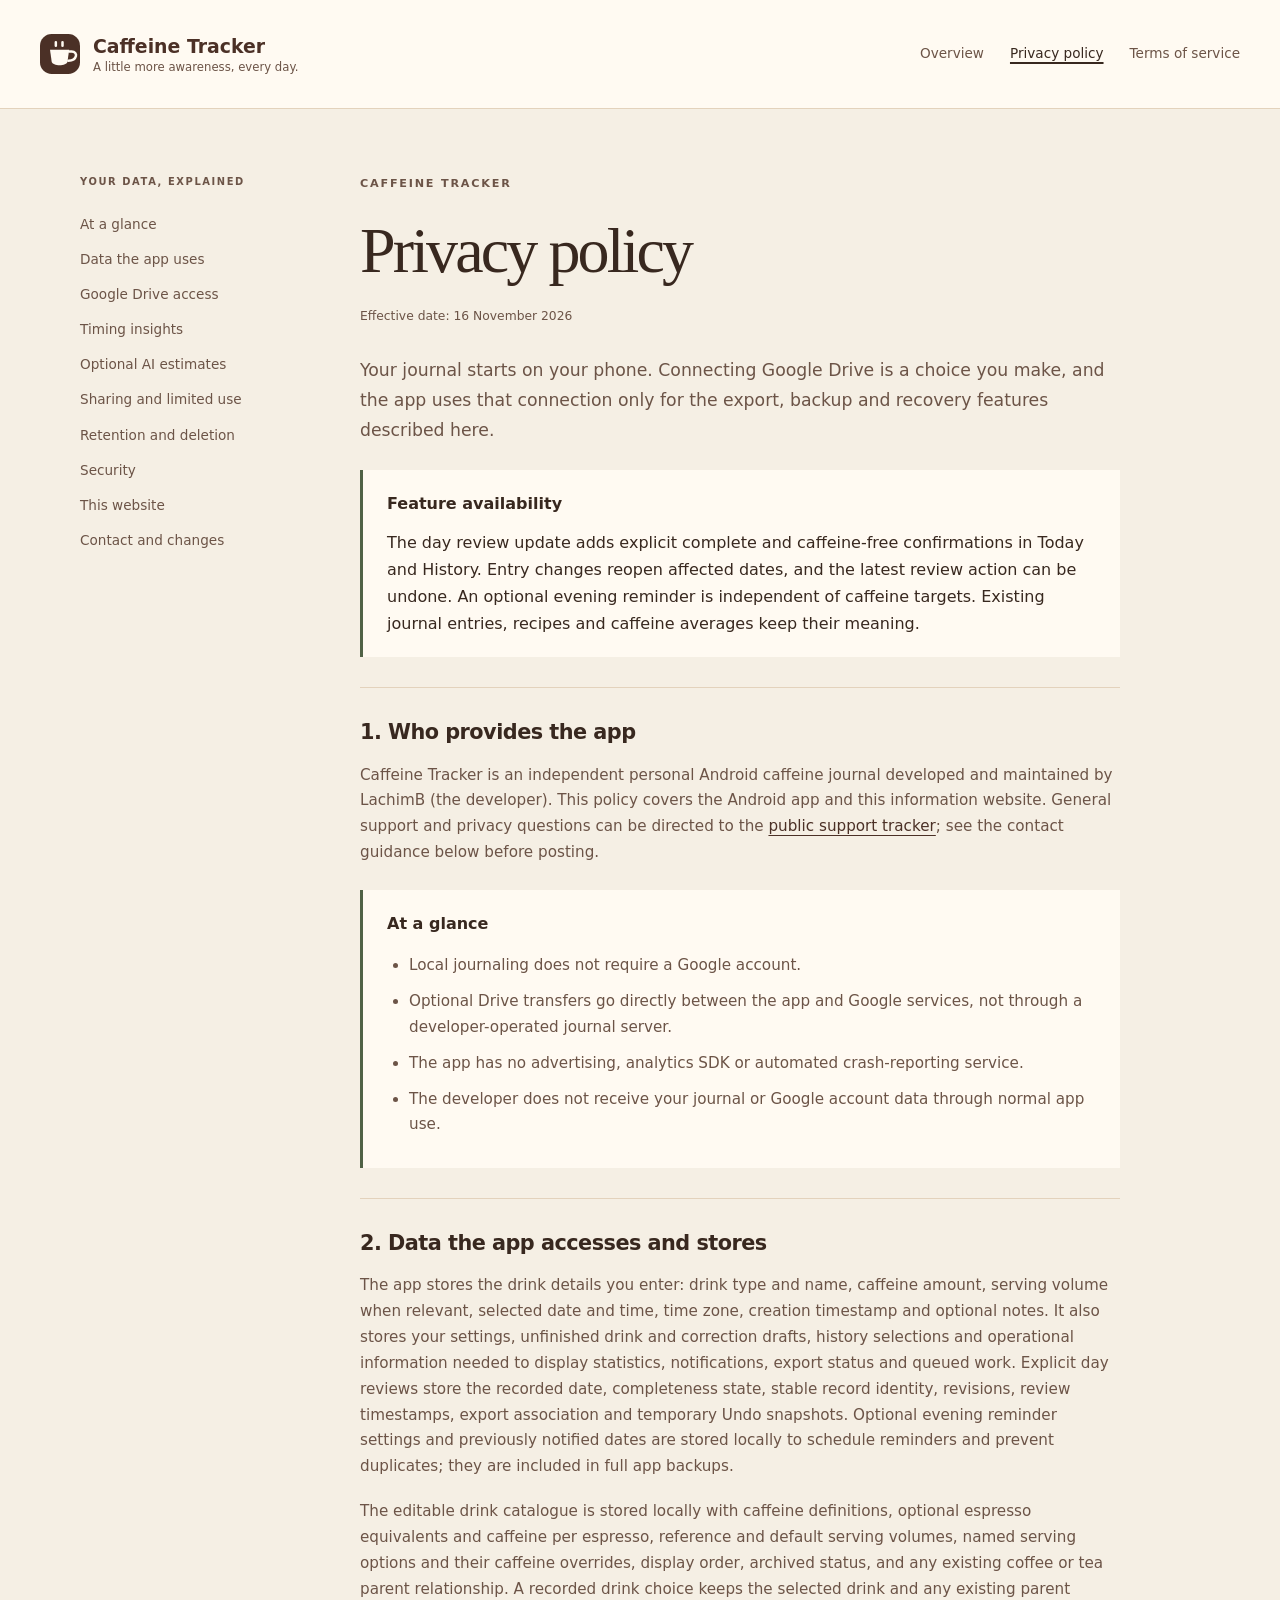
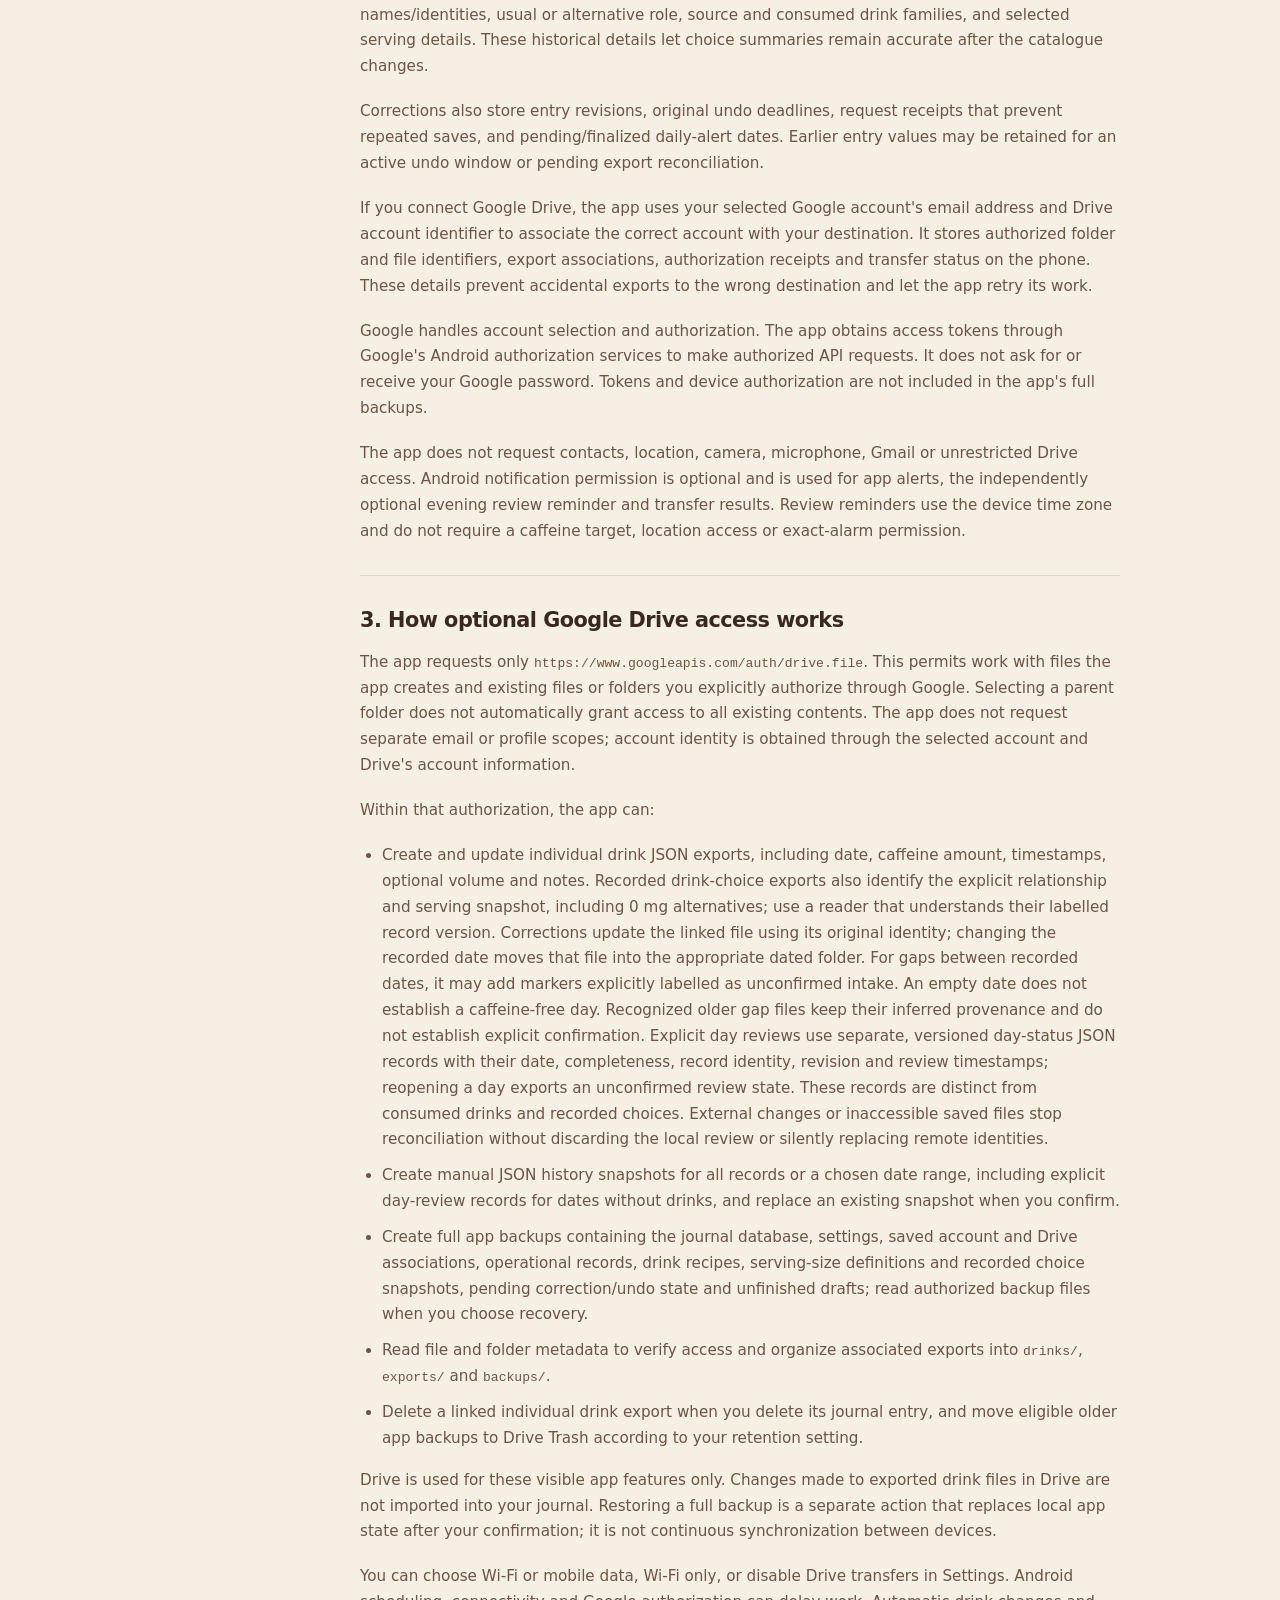
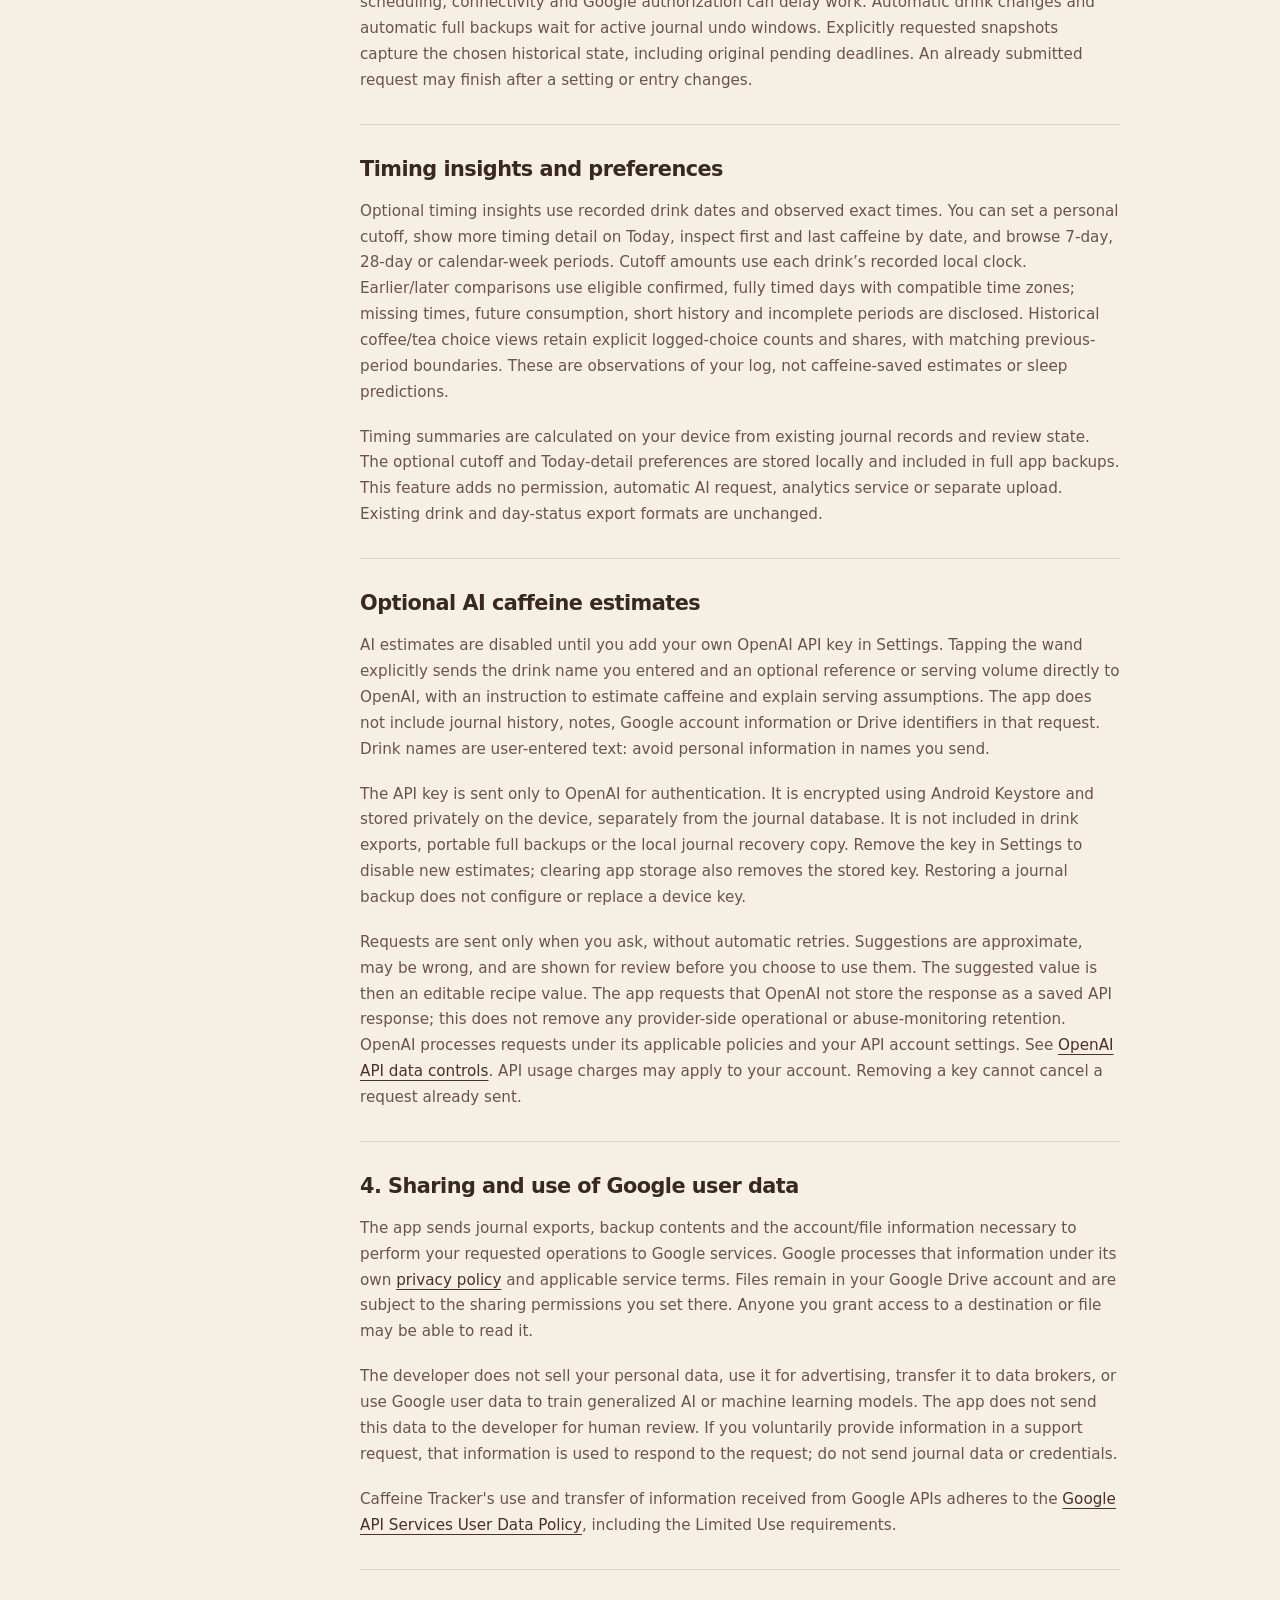
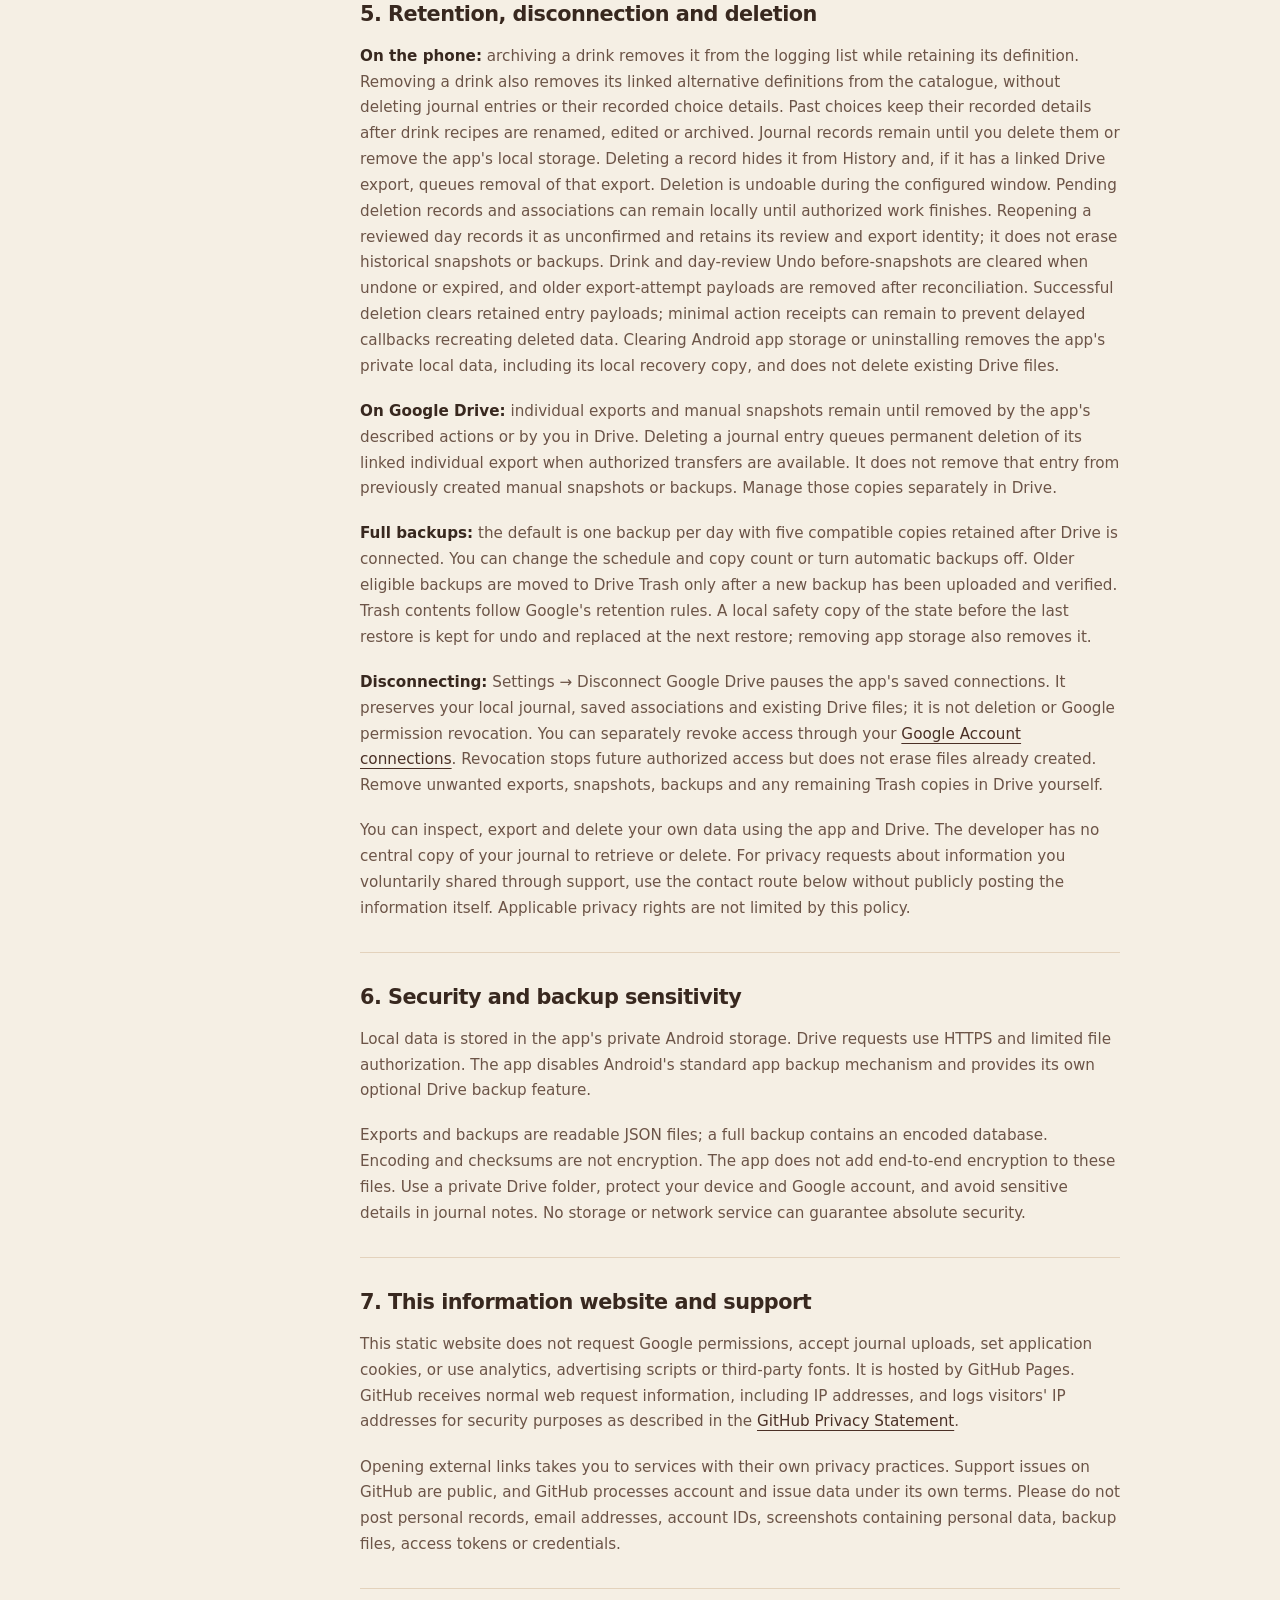
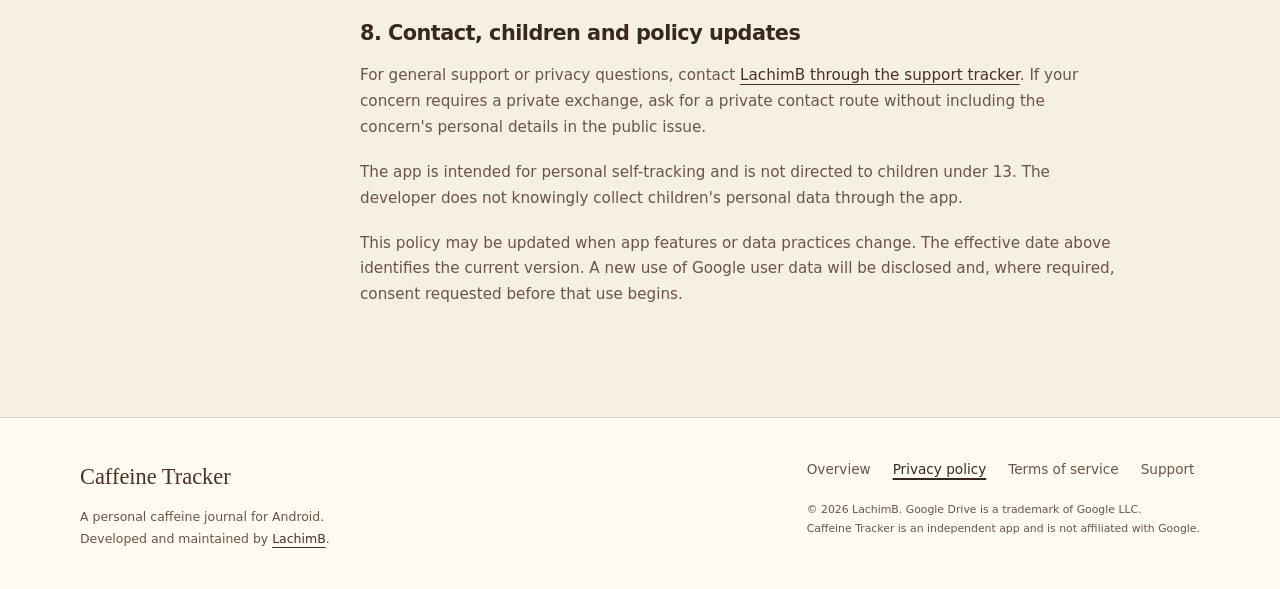
==== commit 8f89042b: "Describe optional timing insights and historical choice comparisons" ====
--- a/privacy.html
+++ b/privacy.html
@@ -15,11 +15,11 @@
 <a class="skip" href="#main">Skip to content</a>
 <header class="site-header"><div class="header-inner"><a class="brand" href="index.html"><img src="assets/cup.svg" alt="" width="40" height="40"><span>Caffeine Tracker<small>A little more awareness, every day.</small></span></a><nav aria-label="Main navigation"><a href="index.html">Overview</a><a href="privacy.html" aria-current="page">Privacy policy</a><a href="terms.html">Terms of service</a></nav></div></header>
 <main id="main">
-<div class="wrap legal-layout"><aside class="contents"><p class="eyebrow">YOUR DATA, EXPLAINED</p><nav aria-label="On this page"><a href="#overview">At a glance</a><a href="#data">Data the app uses</a><a href="#google-drive">Google Drive access</a><a href="#optional-ai">Optional AI estimates</a><a href="#sharing">Sharing and limited use</a><a href="#retention">Retention and deletion</a><a href="#security">Security</a><a href="#website">This website</a><a href="#contact">Contact and changes</a></nav></aside><article class="legal"><p class="eyebrow">CAFFEINE TRACKER</p><h1>Privacy policy</h1><p class="updated">Effective date: 16 November 2026</p><p class="lead">Your journal starts on your phone. Connecting Google Drive is a choice you make, and the app uses that connection only for the export, backup and recovery features described here.</p><div class="callout"><strong>Feature availability</strong><p>The day review update adds explicit complete and caffeine-free confirmations in Today and History. Entry changes reopen affected dates, and the latest review action can be undone. An optional evening reminder is independent of caffeine targets. Existing journal entries, recipes and caffeine averages keep their meaning.</p></div>
+<div class="wrap legal-layout"><aside class="contents"><p class="eyebrow">YOUR DATA, EXPLAINED</p><nav aria-label="On this page"><a href="#overview">At a glance</a><a href="#data">Data the app uses</a><a href="#google-drive">Google Drive access</a><a href="#timing">Timing insights</a><a href="#optional-ai">Optional AI estimates</a><a href="#sharing">Sharing and limited use</a><a href="#retention">Retention and deletion</a><a href="#security">Security</a><a href="#website">This website</a><a href="#contact">Contact and changes</a></nav></aside><article class="legal"><p class="eyebrow">CAFFEINE TRACKER</p><h1>Privacy policy</h1><p class="updated">Effective date: 16 November 2026</p><p class="lead">Your journal starts on your phone. Connecting Google Drive is a choice you make, and the app uses that connection only for the export, backup and recovery features described here.</p><div class="callout"><strong>Feature availability</strong><p>The day review update adds explicit complete and caffeine-free confirmations in Today and History. Entry changes reopen affected dates, and the latest review action can be undone. An optional evening reminder is independent of caffeine targets. Existing journal entries, recipes and caffeine averages keep their meaning.</p></div>
 <section id="overview"><h2>1. Who provides the app</h2><p>Caffeine Tracker is an independent personal Android caffeine journal developed and maintained by LachimB (the developer). This policy covers the Android app and this information website. General support and privacy questions can be directed to the <a href="https://github.com/LachimB/caffeine-tracker-info/issues">public support tracker</a>; see the contact guidance below before posting.</p><div class="callout"><strong>At a glance</strong><ul><li>Local journaling does not require a Google account.</li><li>Optional Drive transfers go directly between the app and Google services, not through a developer-operated journal server.</li><li>The app has no advertising, analytics SDK or automated crash-reporting service.</li><li>The developer does not receive your journal or Google account data through normal app use.</li></ul></div></section>
 <section id="data"><h2>2. Data the app accesses and stores</h2><p>The app stores the drink details you enter: drink type and name, caffeine amount, serving volume when relevant, selected date and time, time zone, creation timestamp and optional notes. It also stores your settings, unfinished drink and correction drafts, history selections and operational information needed to display statistics, notifications, export status and queued work. Explicit day reviews store the recorded date, completeness state, stable record identity, revisions, review timestamps, export association and temporary Undo snapshots. Optional evening reminder settings and previously notified dates are stored locally to schedule reminders and prevent duplicates; they are included in full app backups.</p><p>The editable drink catalogue is stored locally with caffeine definitions, optional espresso equivalents and caffeine per espresso, reference and default serving volumes, named serving options and their caffeine overrides, display order, archived status, and any existing coffee or tea parent relationship. A recorded drink choice keeps the selected drink and any existing parent names/identities, usual or alternative role, source and consumed drink families, and selected serving details. These historical details let choice summaries remain accurate after the catalogue changes.</p><p>Corrections also store entry revisions, original undo deadlines, request receipts that prevent repeated saves, and pending/finalized daily-alert dates. Earlier entry values may be retained for an active undo window or pending export reconciliation.</p><p>If you connect Google Drive, the app uses your selected Google account's email address and Drive account identifier to associate the correct account with your destination. It stores authorized folder and file identifiers, export associations, authorization receipts and transfer status on the phone. These details prevent accidental exports to the wrong destination and let the app retry its work.</p><p>Google handles account selection and authorization. The app obtains access tokens through Google's Android authorization services to make authorized API requests. It does not ask for or receive your Google password. Tokens and device authorization are not included in the app's full backups.</p><p>The app does not request contacts, location, camera, microphone, Gmail or unrestricted Drive access. Android notification permission is optional and is used for app alerts, the independently optional evening review reminder and transfer results. Review reminders use the device time zone and do not require a caffeine target, location access or exact-alarm permission.</p></section>
 <section id="google-drive"><h2>3. How optional Google Drive access works</h2><p>The app requests only <code>https://www.googleapis.com/auth/drive.file</code>. This permits work with files the app creates and existing files or folders you explicitly authorize through Google. Selecting a parent folder does not automatically grant access to all existing contents. The app does not request separate email or profile scopes; account identity is obtained through the selected account and Drive's account information.</p><p>Within that authorization, the app can:</p><ul><li>Create and update individual drink JSON exports, including date, caffeine amount, timestamps, optional volume and notes. Recorded drink-choice exports also identify the explicit relationship and serving snapshot, including 0 mg alternatives; use a reader that understands their labelled record version. Corrections update the linked file using its original identity; changing the recorded date moves that file into the appropriate dated folder. For gaps between recorded dates, it may add markers explicitly labelled as unconfirmed intake. An empty date does not establish a caffeine-free day. Recognized older gap files keep their inferred provenance and do not establish explicit confirmation. Explicit day reviews use separate, versioned day-status JSON records with their date, completeness, record identity, revision and review timestamps; reopening a day exports an unconfirmed review state. These records are distinct from consumed drinks and recorded choices. External changes or inaccessible saved files stop reconciliation without discarding the local review or silently replacing remote identities.</li><li>Create manual JSON history snapshots for all records or a chosen date range, including explicit day-review records for dates without drinks, and replace an existing snapshot when you confirm.</li><li>Create full app backups containing the journal database, settings, saved account and Drive associations, operational records, drink recipes, serving-size definitions and recorded choice snapshots, pending correction/undo state and unfinished drafts; read authorized backup files when you choose recovery.</li><li>Read file and folder metadata to verify access and organize associated exports into <code>drinks/</code>, <code>exports/</code> and <code>backups/</code>.</li><li>Delete a linked individual drink export when you delete its journal entry, and move eligible older app backups to Drive Trash according to your retention setting.</li></ul><p>Drive is used for these visible app features only. Changes made to exported drink files in Drive are not imported into your journal. Restoring a full backup is a separate action that replaces local app state after your confirmation; it is not continuous synchronization between devices.</p><p>You can choose Wi-Fi or mobile data, Wi-Fi only, or disable Drive transfers in Settings. Android scheduling, connectivity and Google authorization can delay work. Automatic drink changes and automatic full backups wait for active journal undo windows. Explicitly requested snapshots capture the chosen historical state, including original pending deadlines. An already submitted request may finish after a setting or entry changes.</p></section>
-<section id="optional-ai"><h2>Optional AI caffeine estimates</h2><p>AI estimates are disabled until you add your own OpenAI API key in Settings. Tapping the wand explicitly sends the drink name you entered and an optional reference or serving volume directly to OpenAI, with an instruction to estimate caffeine and explain serving assumptions. The app does not include journal history, notes, Google account information or Drive identifiers in that request. Drink names are user-entered text: avoid personal information in names you send.</p><p>The API key is sent only to OpenAI for authentication. It is encrypted using Android Keystore and stored privately on the device, separately from the journal database. It is not included in drink exports, portable full backups or the local journal recovery copy. Remove the key in Settings to disable new estimates; clearing app storage also removes the stored key. Restoring a journal backup does not configure or replace a device key.</p><p>Requests are sent only when you ask, without automatic retries. Suggestions are approximate, may be wrong, and are shown for review before you choose to use them. The suggested value is then an editable recipe value. The app requests that OpenAI not store the response as a saved API response; this does not remove any provider-side operational or abuse-monitoring retention. OpenAI processes requests under its applicable policies and your API account settings. See <a href="https://developers.openai.com/api/docs/guides/your-data">OpenAI API data controls</a>. API usage charges may apply to your account. Removing a key cannot cancel a request already sent.</p></section><section id="sharing"><h2>4. Sharing and use of Google user data</h2><p>The app sends journal exports, backup contents and the account/file information necessary to perform your requested operations to Google services. Google processes that information under its own <a href="https://policies.google.com/privacy">privacy policy</a> and applicable service terms. Files remain in your Google Drive account and are subject to the sharing permissions you set there. Anyone you grant access to a destination or file may be able to read it.</p><p>The developer does not sell your personal data, use it for advertising, transfer it to data brokers, or use Google user data to train generalized AI or machine learning models. The app does not send this data to the developer for human review. If you voluntarily provide information in a support request, that information is used to respond to the request; do not send journal data or credentials.</p><p>Caffeine Tracker's use and transfer of information received from Google APIs adheres to the <a href="https://developers.google.com/terms/api-services-user-data-policy">Google API Services User Data Policy</a>, including the Limited Use requirements.</p></section>
+<section id="timing"><h2>Timing insights and preferences</h2><p>Optional timing insights use recorded drink dates and observed exact times. You can set a personal cutoff, show more timing detail on Today, inspect first and last caffeine by date, and browse 7-day, 28-day or calendar-week periods. Cutoff amounts use each drink’s recorded local clock. Earlier/later comparisons use eligible confirmed, fully timed days with compatible time zones; missing times, future consumption, short history and incomplete periods are disclosed. Historical coffee/tea choice views retain explicit logged-choice counts and shares, with matching previous-period boundaries. These are observations of your log, not caffeine-saved estimates or sleep predictions.</p><p>Timing summaries are calculated on your device from existing journal records and review state. The optional cutoff and Today-detail preferences are stored locally and included in full app backups. This feature adds no permission, automatic AI request, analytics service or separate upload. Existing drink and day-status export formats are unchanged.</p></section><section id="optional-ai"><h2>Optional AI caffeine estimates</h2><p>AI estimates are disabled until you add your own OpenAI API key in Settings. Tapping the wand explicitly sends the drink name you entered and an optional reference or serving volume directly to OpenAI, with an instruction to estimate caffeine and explain serving assumptions. The app does not include journal history, notes, Google account information or Drive identifiers in that request. Drink names are user-entered text: avoid personal information in names you send.</p><p>The API key is sent only to OpenAI for authentication. It is encrypted using Android Keystore and stored privately on the device, separately from the journal database. It is not included in drink exports, portable full backups or the local journal recovery copy. Remove the key in Settings to disable new estimates; clearing app storage also removes the stored key. Restoring a journal backup does not configure or replace a device key.</p><p>Requests are sent only when you ask, without automatic retries. Suggestions are approximate, may be wrong, and are shown for review before you choose to use them. The suggested value is then an editable recipe value. The app requests that OpenAI not store the response as a saved API response; this does not remove any provider-side operational or abuse-monitoring retention. OpenAI processes requests under its applicable policies and your API account settings. See <a href="https://developers.openai.com/api/docs/guides/your-data">OpenAI API data controls</a>. API usage charges may apply to your account. Removing a key cannot cancel a request already sent.</p></section><section id="sharing"><h2>4. Sharing and use of Google user data</h2><p>The app sends journal exports, backup contents and the account/file information necessary to perform your requested operations to Google services. Google processes that information under its own <a href="https://policies.google.com/privacy">privacy policy</a> and applicable service terms. Files remain in your Google Drive account and are subject to the sharing permissions you set there. Anyone you grant access to a destination or file may be able to read it.</p><p>The developer does not sell your personal data, use it for advertising, transfer it to data brokers, or use Google user data to train generalized AI or machine learning models. The app does not send this data to the developer for human review. If you voluntarily provide information in a support request, that information is used to respond to the request; do not send journal data or credentials.</p><p>Caffeine Tracker's use and transfer of information received from Google APIs adheres to the <a href="https://developers.google.com/terms/api-services-user-data-policy">Google API Services User Data Policy</a>, including the Limited Use requirements.</p></section>
 <section id="retention"><h2>5. Retention, disconnection and deletion</h2><p><strong>On the phone:</strong> archiving a drink removes it from the logging list while retaining its definition. Removing a drink also removes its linked alternative definitions from the catalogue, without deleting journal entries or their recorded choice details. Past choices keep their recorded details after drink recipes are renamed, edited or archived. Journal records remain until you delete them or remove the app's local storage. Deleting a record hides it from History and, if it has a linked Drive export, queues removal of that export. Deletion is undoable during the configured window. Pending deletion records and associations can remain locally until authorized work finishes. Reopening a reviewed day records it as unconfirmed and retains its review and export identity; it does not erase historical snapshots or backups. Drink and day-review Undo before-snapshots are cleared when undone or expired, and older export-attempt payloads are removed after reconciliation. Successful deletion clears retained entry payloads; minimal action receipts can remain to prevent delayed callbacks recreating deleted data. Clearing Android app storage or uninstalling removes the app's private local data, including its local recovery copy, and does not delete existing Drive files.</p><p><strong>On Google Drive:</strong> individual exports and manual snapshots remain until removed by the app's described actions or by you in Drive. Deleting a journal entry queues permanent deletion of its linked individual export when authorized transfers are available. It does not remove that entry from previously created manual snapshots or backups. Manage those copies separately in Drive.</p><p><strong>Full backups:</strong> the default is one backup per day with five compatible copies retained after Drive is connected. You can change the schedule and copy count or turn automatic backups off. Older eligible backups are moved to Drive Trash only after a new backup has been uploaded and verified. Trash contents follow Google's retention rules. A local safety copy of the state before the last restore is kept for undo and replaced at the next restore; removing app storage also removes it.</p><p><strong>Disconnecting:</strong> Settings → Disconnect Google Drive pauses the app's saved connections. It preserves your local journal, saved associations and existing Drive files; it is not deletion or Google permission revocation. You can separately revoke access through your <a href="https://myaccount.google.com/connections">Google Account connections</a>. Revocation stops future authorized access but does not erase files already created. Remove unwanted exports, snapshots, backups and any remaining Trash copies in Drive yourself.</p><p>You can inspect, export and delete your own data using the app and Drive. The developer has no central copy of your journal to retrieve or delete. For privacy requests about information you voluntarily shared through support, use the contact route below without publicly posting the information itself. Applicable privacy rights are not limited by this policy.</p></section>
 <section id="security"><h2>6. Security and backup sensitivity</h2><p>Local data is stored in the app's private Android storage. Drive requests use HTTPS and limited file authorization. The app disables Android's standard app backup mechanism and provides its own optional Drive backup feature.</p><p>Exports and backups are readable JSON files; a full backup contains an encoded database. Encoding and checksums are not encryption. The app does not add end-to-end encryption to these files. Use a private Drive folder, protect your device and Google account, and avoid sensitive details in journal notes. No storage or network service can guarantee absolute security.</p></section>
 <section id="website"><h2>7. This information website and support</h2><p>This static website does not request Google permissions, accept journal uploads, set application cookies, or use analytics, advertising scripts or third-party fonts. It is hosted by GitHub Pages. GitHub receives normal web request information, including IP addresses, and logs visitors' IP addresses for security purposes as described in the <a href="https://docs.github.com/en/site-policy/privacy-policies/github-general-privacy-statement">GitHub Privacy Statement</a>.</p><p>Opening external links takes you to services with their own privacy practices. Support issues on GitHub are public, and GitHub processes account and issue data under its own terms. Please do not post personal records, email addresses, account IDs, screenshots containing personal data, backup files, access tokens or credentials.</p></section>
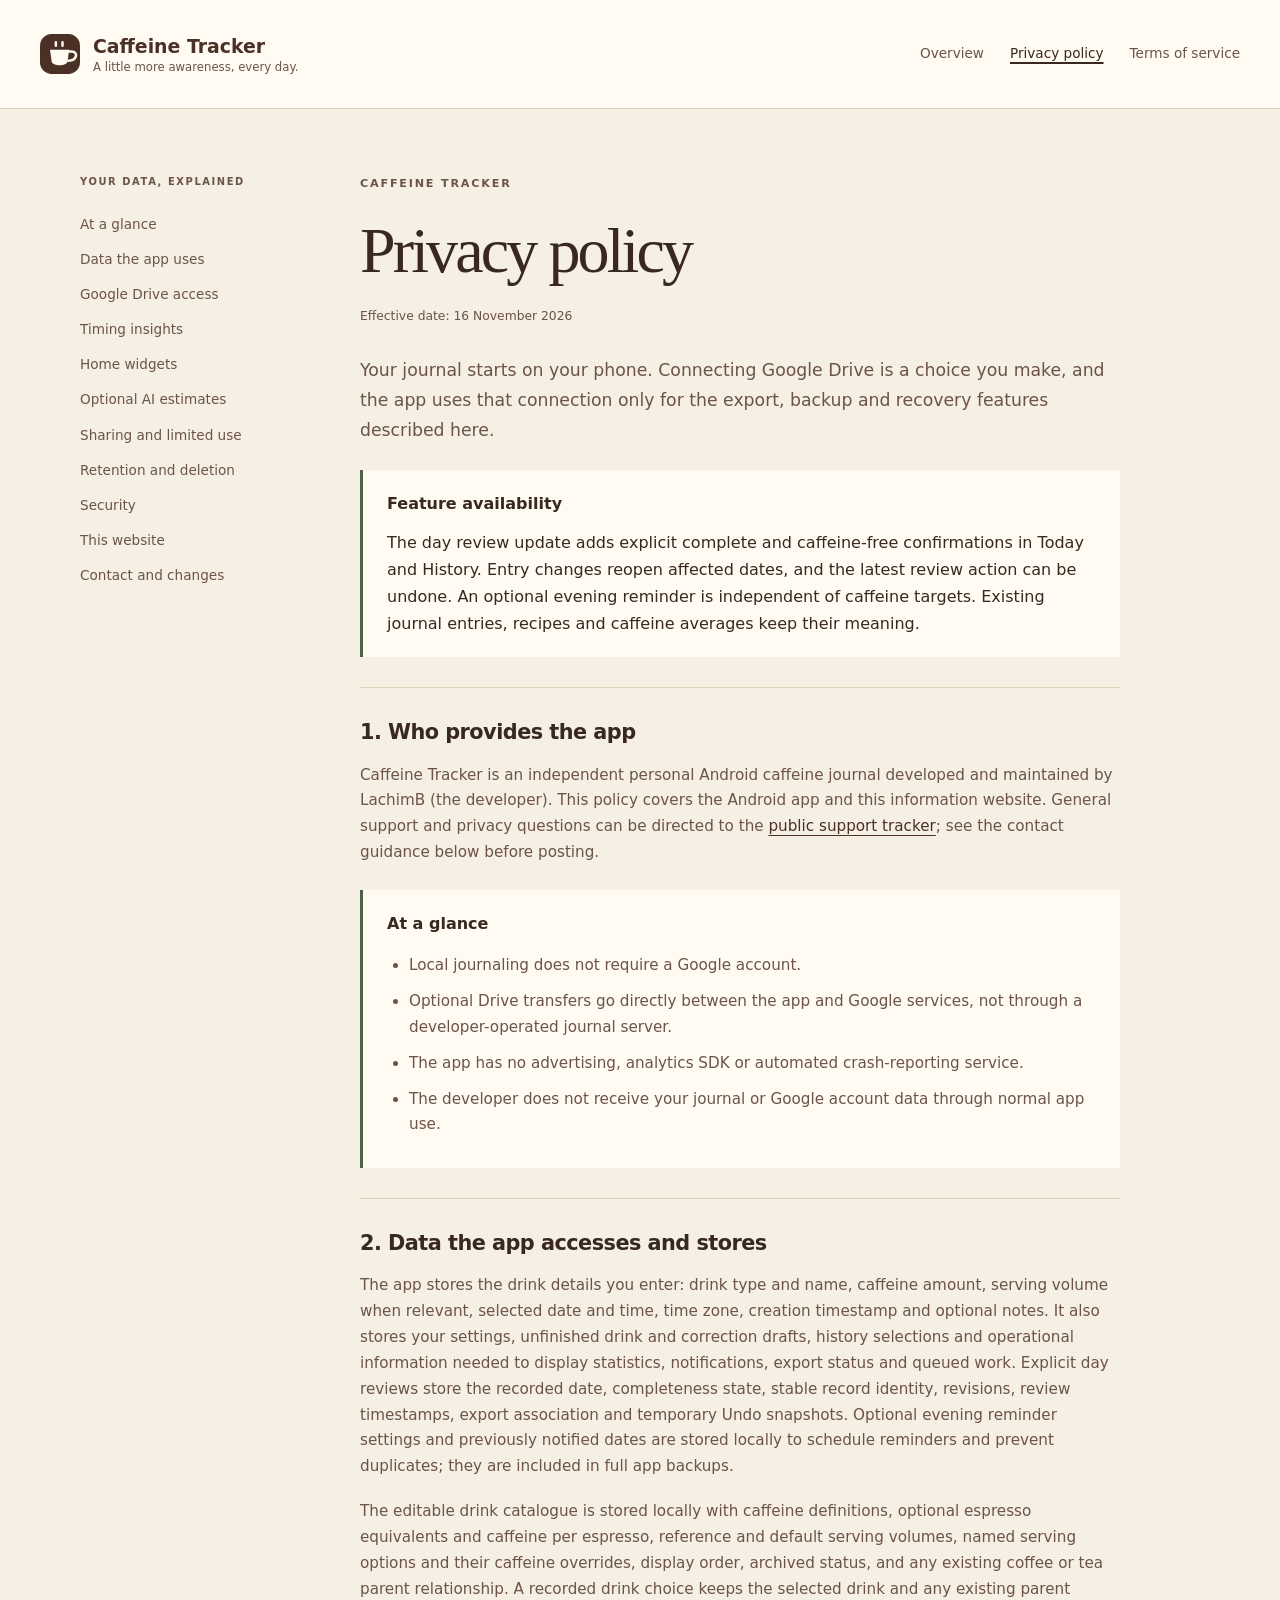
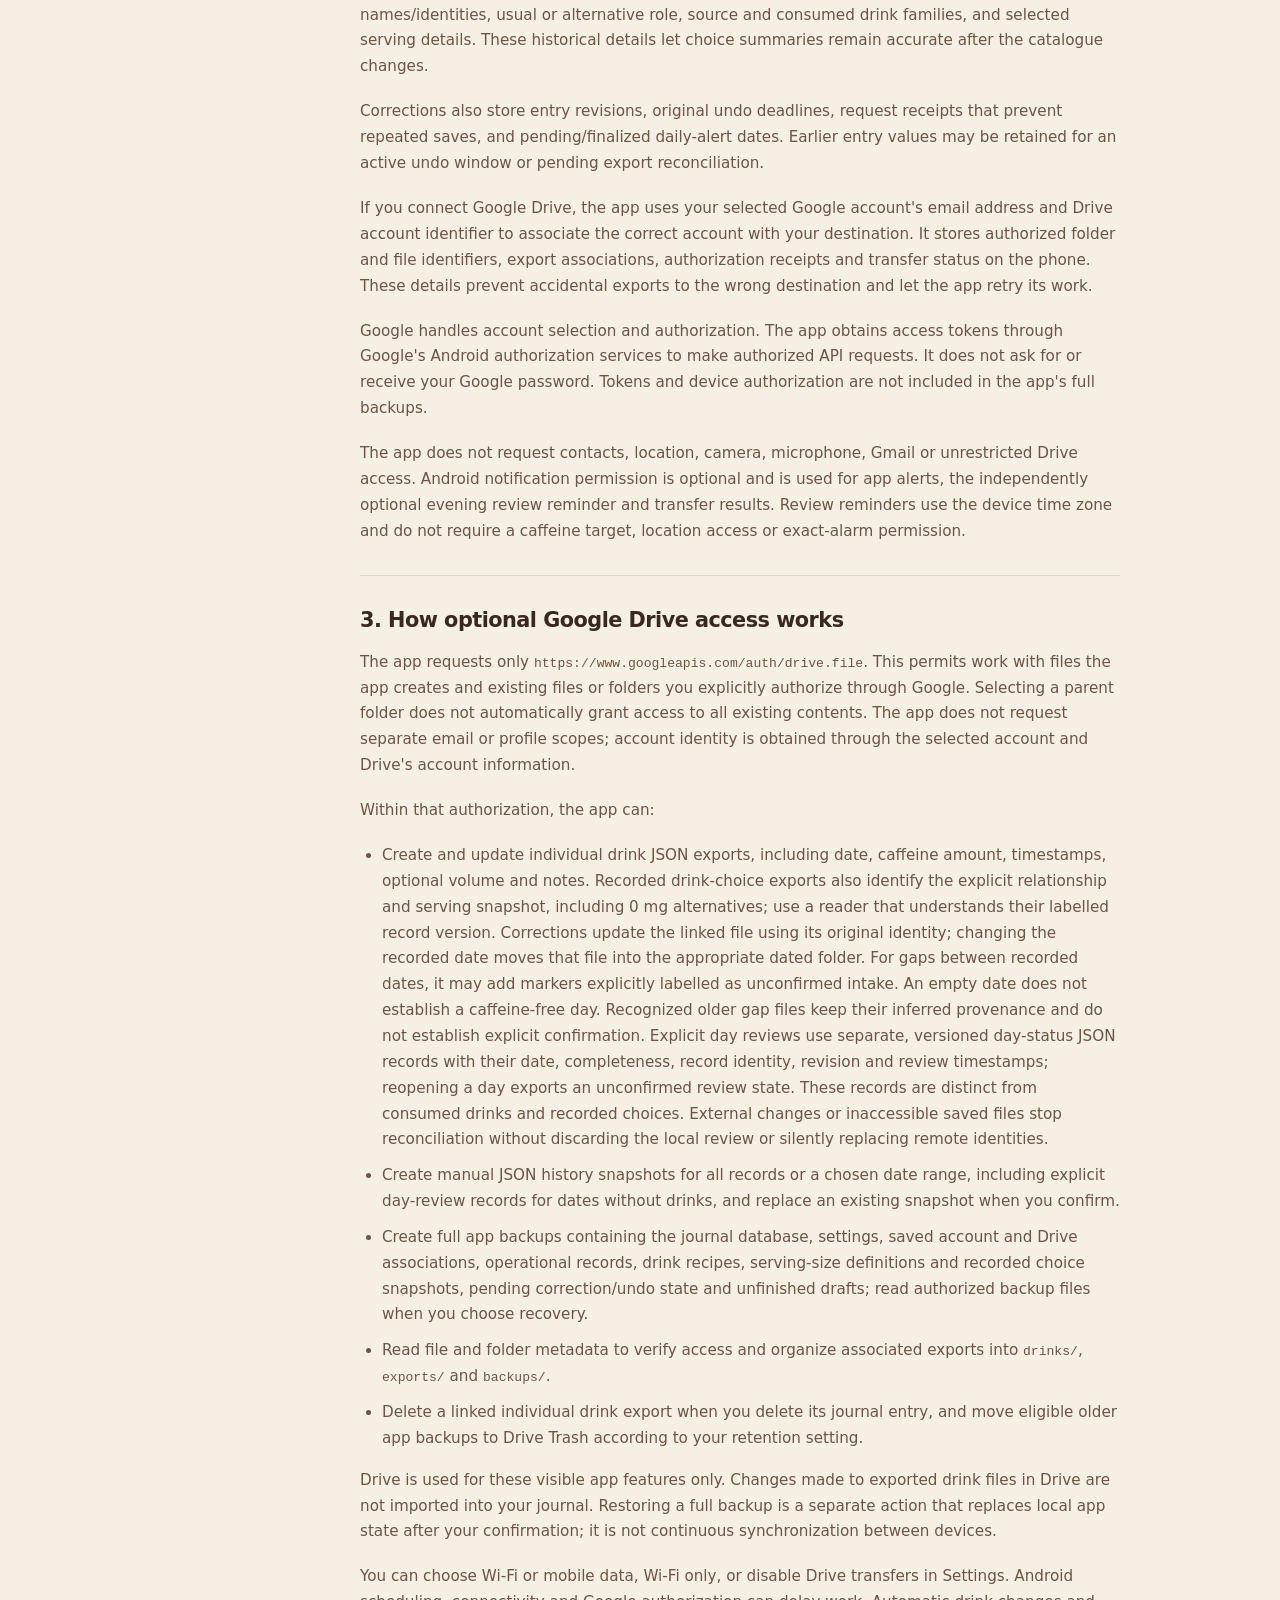
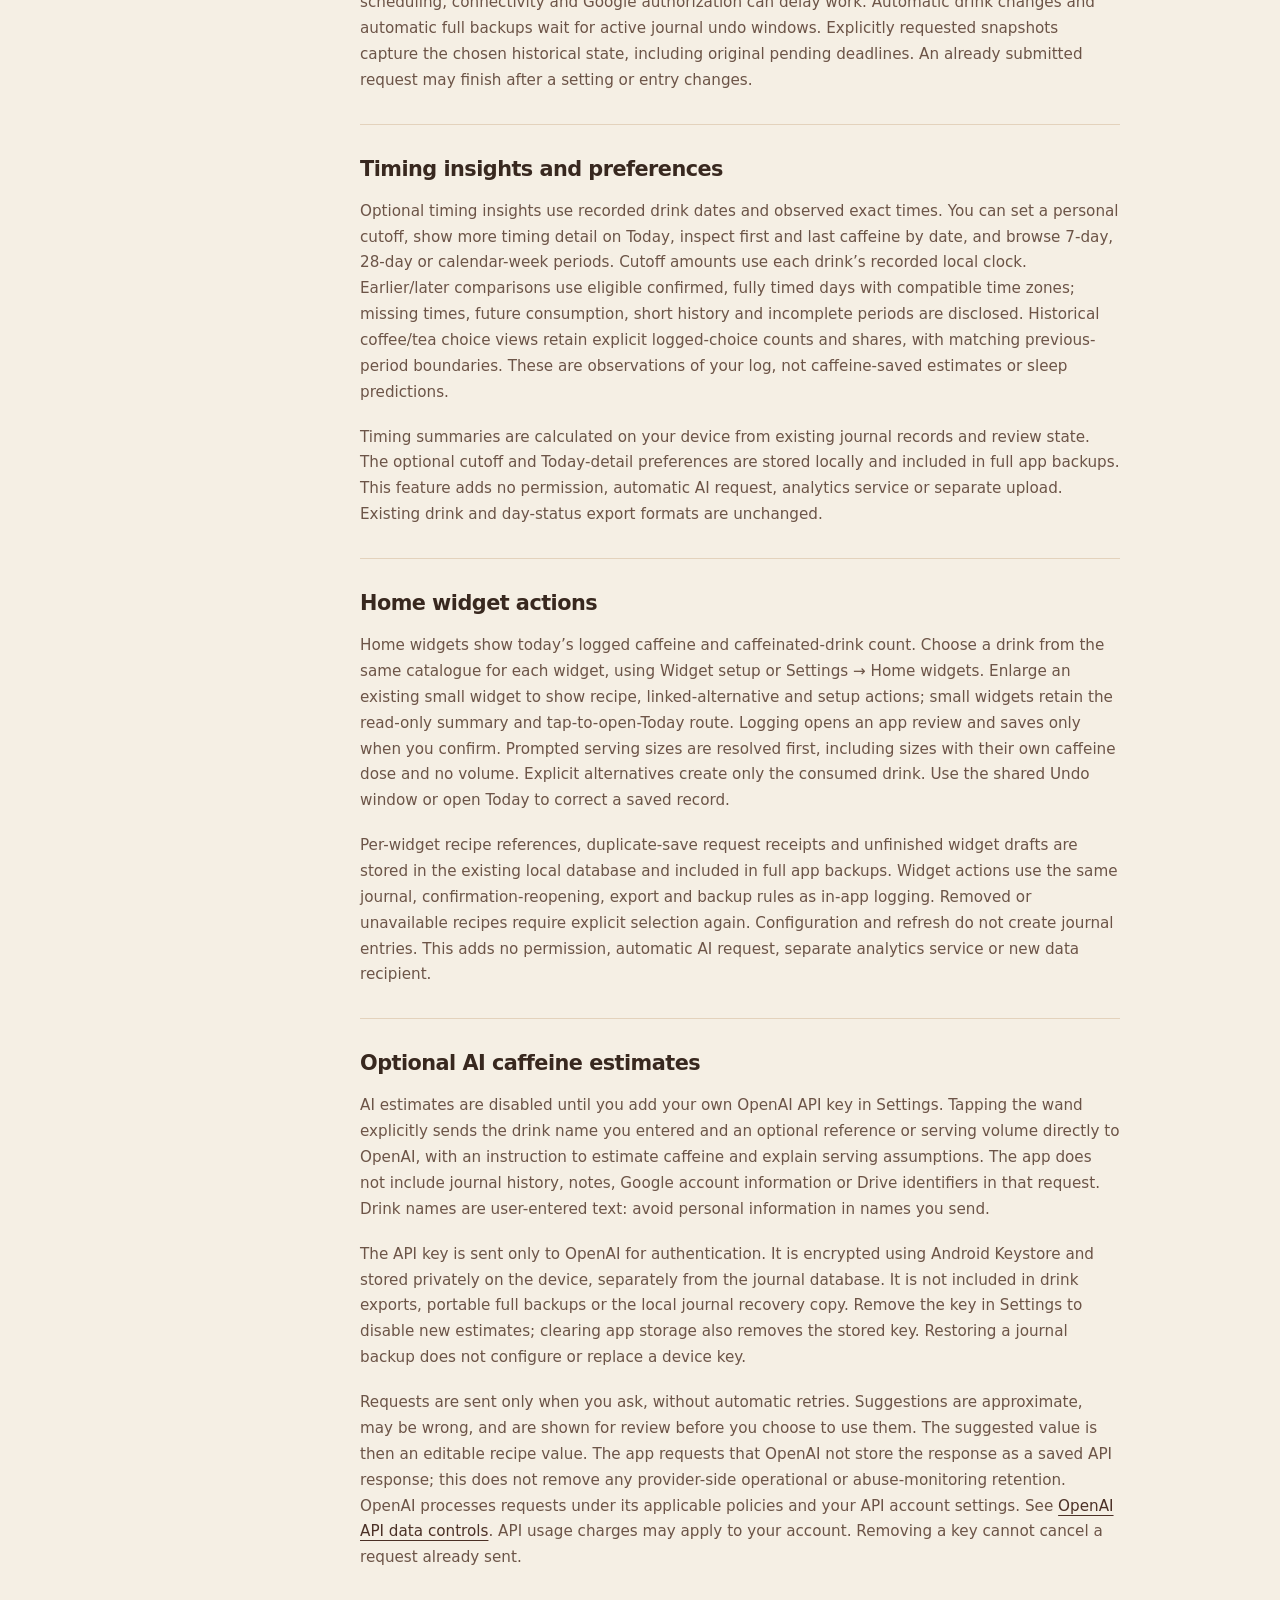
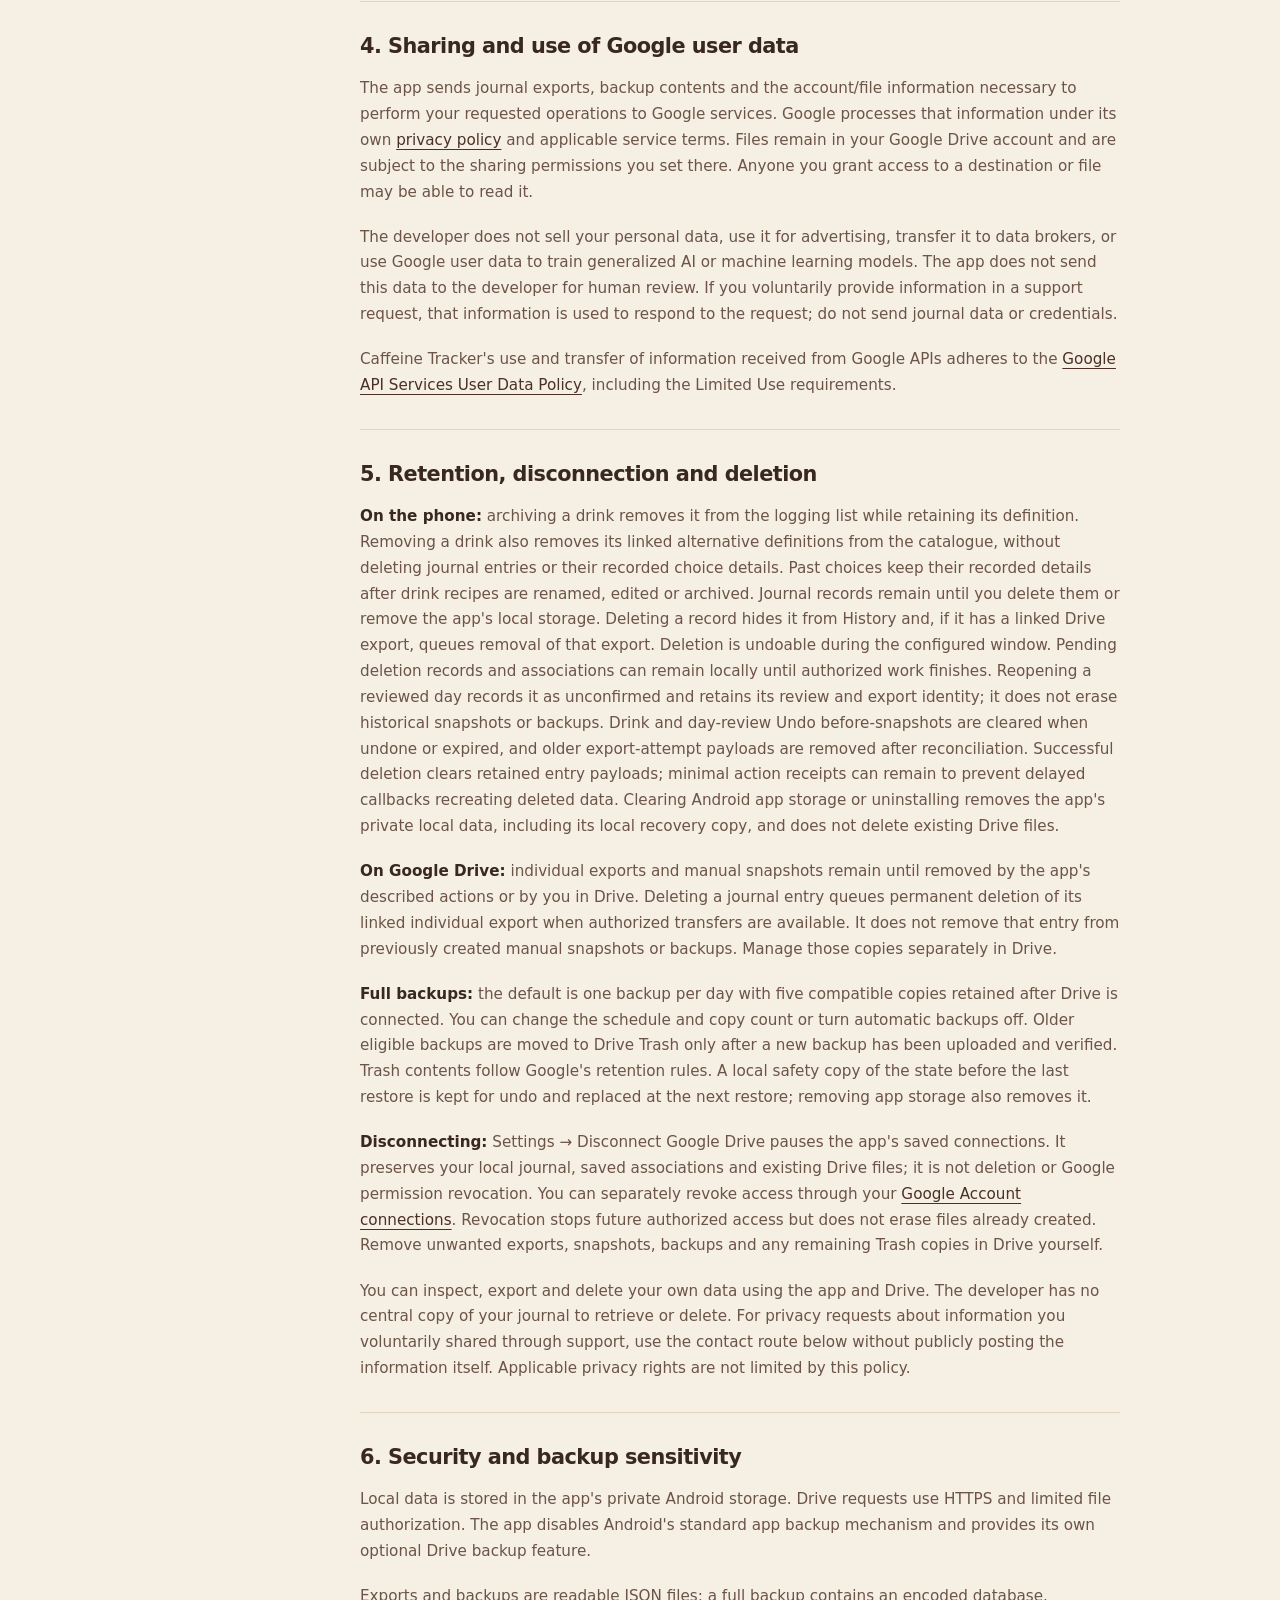
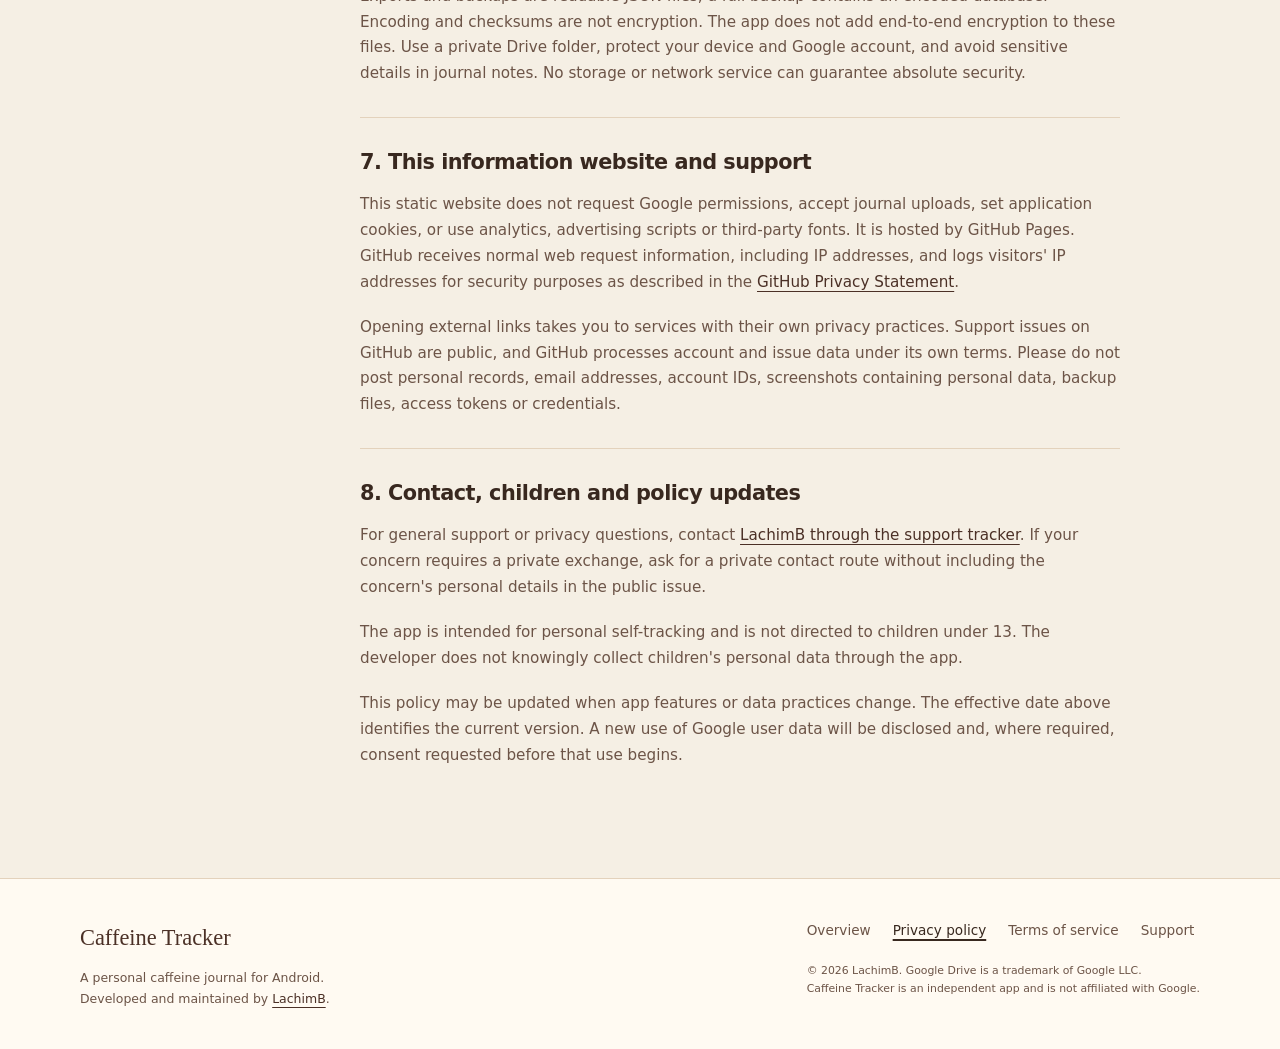
==== commit 01475a63: "Document reviewed home widget logging and setup" ====
--- a/privacy.html
+++ b/privacy.html
@@ -15,11 +15,11 @@
 <a class="skip" href="#main">Skip to content</a>
 <header class="site-header"><div class="header-inner"><a class="brand" href="index.html"><img src="assets/cup.svg" alt="" width="40" height="40"><span>Caffeine Tracker<small>A little more awareness, every day.</small></span></a><nav aria-label="Main navigation"><a href="index.html">Overview</a><a href="privacy.html" aria-current="page">Privacy policy</a><a href="terms.html">Terms of service</a></nav></div></header>
 <main id="main">
-<div class="wrap legal-layout"><aside class="contents"><p class="eyebrow">YOUR DATA, EXPLAINED</p><nav aria-label="On this page"><a href="#overview">At a glance</a><a href="#data">Data the app uses</a><a href="#google-drive">Google Drive access</a><a href="#timing">Timing insights</a><a href="#optional-ai">Optional AI estimates</a><a href="#sharing">Sharing and limited use</a><a href="#retention">Retention and deletion</a><a href="#security">Security</a><a href="#website">This website</a><a href="#contact">Contact and changes</a></nav></aside><article class="legal"><p class="eyebrow">CAFFEINE TRACKER</p><h1>Privacy policy</h1><p class="updated">Effective date: 16 November 2026</p><p class="lead">Your journal starts on your phone. Connecting Google Drive is a choice you make, and the app uses that connection only for the export, backup and recovery features described here.</p><div class="callout"><strong>Feature availability</strong><p>The day review update adds explicit complete and caffeine-free confirmations in Today and History. Entry changes reopen affected dates, and the latest review action can be undone. An optional evening reminder is independent of caffeine targets. Existing journal entries, recipes and caffeine averages keep their meaning.</p></div>
+<div class="wrap legal-layout"><aside class="contents"><p class="eyebrow">YOUR DATA, EXPLAINED</p><nav aria-label="On this page"><a href="#overview">At a glance</a><a href="#data">Data the app uses</a><a href="#google-drive">Google Drive access</a><a href="#timing">Timing insights</a><a href="#widgets">Home widgets</a><a href="#optional-ai">Optional AI estimates</a><a href="#sharing">Sharing and limited use</a><a href="#retention">Retention and deletion</a><a href="#security">Security</a><a href="#website">This website</a><a href="#contact">Contact and changes</a></nav></aside><article class="legal"><p class="eyebrow">CAFFEINE TRACKER</p><h1>Privacy policy</h1><p class="updated">Effective date: 16 November 2026</p><p class="lead">Your journal starts on your phone. Connecting Google Drive is a choice you make, and the app uses that connection only for the export, backup and recovery features described here.</p><div class="callout"><strong>Feature availability</strong><p>The day review update adds explicit complete and caffeine-free confirmations in Today and History. Entry changes reopen affected dates, and the latest review action can be undone. An optional evening reminder is independent of caffeine targets. Existing journal entries, recipes and caffeine averages keep their meaning.</p></div>
 <section id="overview"><h2>1. Who provides the app</h2><p>Caffeine Tracker is an independent personal Android caffeine journal developed and maintained by LachimB (the developer). This policy covers the Android app and this information website. General support and privacy questions can be directed to the <a href="https://github.com/LachimB/caffeine-tracker-info/issues">public support tracker</a>; see the contact guidance below before posting.</p><div class="callout"><strong>At a glance</strong><ul><li>Local journaling does not require a Google account.</li><li>Optional Drive transfers go directly between the app and Google services, not through a developer-operated journal server.</li><li>The app has no advertising, analytics SDK or automated crash-reporting service.</li><li>The developer does not receive your journal or Google account data through normal app use.</li></ul></div></section>
 <section id="data"><h2>2. Data the app accesses and stores</h2><p>The app stores the drink details you enter: drink type and name, caffeine amount, serving volume when relevant, selected date and time, time zone, creation timestamp and optional notes. It also stores your settings, unfinished drink and correction drafts, history selections and operational information needed to display statistics, notifications, export status and queued work. Explicit day reviews store the recorded date, completeness state, stable record identity, revisions, review timestamps, export association and temporary Undo snapshots. Optional evening reminder settings and previously notified dates are stored locally to schedule reminders and prevent duplicates; they are included in full app backups.</p><p>The editable drink catalogue is stored locally with caffeine definitions, optional espresso equivalents and caffeine per espresso, reference and default serving volumes, named serving options and their caffeine overrides, display order, archived status, and any existing coffee or tea parent relationship. A recorded drink choice keeps the selected drink and any existing parent names/identities, usual or alternative role, source and consumed drink families, and selected serving details. These historical details let choice summaries remain accurate after the catalogue changes.</p><p>Corrections also store entry revisions, original undo deadlines, request receipts that prevent repeated saves, and pending/finalized daily-alert dates. Earlier entry values may be retained for an active undo window or pending export reconciliation.</p><p>If you connect Google Drive, the app uses your selected Google account's email address and Drive account identifier to associate the correct account with your destination. It stores authorized folder and file identifiers, export associations, authorization receipts and transfer status on the phone. These details prevent accidental exports to the wrong destination and let the app retry its work.</p><p>Google handles account selection and authorization. The app obtains access tokens through Google's Android authorization services to make authorized API requests. It does not ask for or receive your Google password. Tokens and device authorization are not included in the app's full backups.</p><p>The app does not request contacts, location, camera, microphone, Gmail or unrestricted Drive access. Android notification permission is optional and is used for app alerts, the independently optional evening review reminder and transfer results. Review reminders use the device time zone and do not require a caffeine target, location access or exact-alarm permission.</p></section>
 <section id="google-drive"><h2>3. How optional Google Drive access works</h2><p>The app requests only <code>https://www.googleapis.com/auth/drive.file</code>. This permits work with files the app creates and existing files or folders you explicitly authorize through Google. Selecting a parent folder does not automatically grant access to all existing contents. The app does not request separate email or profile scopes; account identity is obtained through the selected account and Drive's account information.</p><p>Within that authorization, the app can:</p><ul><li>Create and update individual drink JSON exports, including date, caffeine amount, timestamps, optional volume and notes. Recorded drink-choice exports also identify the explicit relationship and serving snapshot, including 0 mg alternatives; use a reader that understands their labelled record version. Corrections update the linked file using its original identity; changing the recorded date moves that file into the appropriate dated folder. For gaps between recorded dates, it may add markers explicitly labelled as unconfirmed intake. An empty date does not establish a caffeine-free day. Recognized older gap files keep their inferred provenance and do not establish explicit confirmation. Explicit day reviews use separate, versioned day-status JSON records with their date, completeness, record identity, revision and review timestamps; reopening a day exports an unconfirmed review state. These records are distinct from consumed drinks and recorded choices. External changes or inaccessible saved files stop reconciliation without discarding the local review or silently replacing remote identities.</li><li>Create manual JSON history snapshots for all records or a chosen date range, including explicit day-review records for dates without drinks, and replace an existing snapshot when you confirm.</li><li>Create full app backups containing the journal database, settings, saved account and Drive associations, operational records, drink recipes, serving-size definitions and recorded choice snapshots, pending correction/undo state and unfinished drafts; read authorized backup files when you choose recovery.</li><li>Read file and folder metadata to verify access and organize associated exports into <code>drinks/</code>, <code>exports/</code> and <code>backups/</code>.</li><li>Delete a linked individual drink export when you delete its journal entry, and move eligible older app backups to Drive Trash according to your retention setting.</li></ul><p>Drive is used for these visible app features only. Changes made to exported drink files in Drive are not imported into your journal. Restoring a full backup is a separate action that replaces local app state after your confirmation; it is not continuous synchronization between devices.</p><p>You can choose Wi-Fi or mobile data, Wi-Fi only, or disable Drive transfers in Settings. Android scheduling, connectivity and Google authorization can delay work. Automatic drink changes and automatic full backups wait for active journal undo windows. Explicitly requested snapshots capture the chosen historical state, including original pending deadlines. An already submitted request may finish after a setting or entry changes.</p></section>
-<section id="timing"><h2>Timing insights and preferences</h2><p>Optional timing insights use recorded drink dates and observed exact times. You can set a personal cutoff, show more timing detail on Today, inspect first and last caffeine by date, and browse 7-day, 28-day or calendar-week periods. Cutoff amounts use each drink’s recorded local clock. Earlier/later comparisons use eligible confirmed, fully timed days with compatible time zones; missing times, future consumption, short history and incomplete periods are disclosed. Historical coffee/tea choice views retain explicit logged-choice counts and shares, with matching previous-period boundaries. These are observations of your log, not caffeine-saved estimates or sleep predictions.</p><p>Timing summaries are calculated on your device from existing journal records and review state. The optional cutoff and Today-detail preferences are stored locally and included in full app backups. This feature adds no permission, automatic AI request, analytics service or separate upload. Existing drink and day-status export formats are unchanged.</p></section><section id="optional-ai"><h2>Optional AI caffeine estimates</h2><p>AI estimates are disabled until you add your own OpenAI API key in Settings. Tapping the wand explicitly sends the drink name you entered and an optional reference or serving volume directly to OpenAI, with an instruction to estimate caffeine and explain serving assumptions. The app does not include journal history, notes, Google account information or Drive identifiers in that request. Drink names are user-entered text: avoid personal information in names you send.</p><p>The API key is sent only to OpenAI for authentication. It is encrypted using Android Keystore and stored privately on the device, separately from the journal database. It is not included in drink exports, portable full backups or the local journal recovery copy. Remove the key in Settings to disable new estimates; clearing app storage also removes the stored key. Restoring a journal backup does not configure or replace a device key.</p><p>Requests are sent only when you ask, without automatic retries. Suggestions are approximate, may be wrong, and are shown for review before you choose to use them. The suggested value is then an editable recipe value. The app requests that OpenAI not store the response as a saved API response; this does not remove any provider-side operational or abuse-monitoring retention. OpenAI processes requests under its applicable policies and your API account settings. See <a href="https://developers.openai.com/api/docs/guides/your-data">OpenAI API data controls</a>. API usage charges may apply to your account. Removing a key cannot cancel a request already sent.</p></section><section id="sharing"><h2>4. Sharing and use of Google user data</h2><p>The app sends journal exports, backup contents and the account/file information necessary to perform your requested operations to Google services. Google processes that information under its own <a href="https://policies.google.com/privacy">privacy policy</a> and applicable service terms. Files remain in your Google Drive account and are subject to the sharing permissions you set there. Anyone you grant access to a destination or file may be able to read it.</p><p>The developer does not sell your personal data, use it for advertising, transfer it to data brokers, or use Google user data to train generalized AI or machine learning models. The app does not send this data to the developer for human review. If you voluntarily provide information in a support request, that information is used to respond to the request; do not send journal data or credentials.</p><p>Caffeine Tracker's use and transfer of information received from Google APIs adheres to the <a href="https://developers.google.com/terms/api-services-user-data-policy">Google API Services User Data Policy</a>, including the Limited Use requirements.</p></section>
+<section id="timing"><h2>Timing insights and preferences</h2><p>Optional timing insights use recorded drink dates and observed exact times. You can set a personal cutoff, show more timing detail on Today, inspect first and last caffeine by date, and browse 7-day, 28-day or calendar-week periods. Cutoff amounts use each drink’s recorded local clock. Earlier/later comparisons use eligible confirmed, fully timed days with compatible time zones; missing times, future consumption, short history and incomplete periods are disclosed. Historical coffee/tea choice views retain explicit logged-choice counts and shares, with matching previous-period boundaries. These are observations of your log, not caffeine-saved estimates or sleep predictions.</p><p>Timing summaries are calculated on your device from existing journal records and review state. The optional cutoff and Today-detail preferences are stored locally and included in full app backups. This feature adds no permission, automatic AI request, analytics service or separate upload. Existing drink and day-status export formats are unchanged.</p></section><section id="widgets"><h2>Home widget actions</h2><p>Home widgets show today’s logged caffeine and caffeinated-drink count. Choose a drink from the same catalogue for each widget, using Widget setup or Settings → Home widgets. Enlarge an existing small widget to show recipe, linked-alternative and setup actions; small widgets retain the read-only summary and tap-to-open-Today route. Logging opens an app review and saves only when you confirm. Prompted serving sizes are resolved first, including sizes with their own caffeine dose and no volume. Explicit alternatives create only the consumed drink. Use the shared Undo window or open Today to correct a saved record.</p><p>Per-widget recipe references, duplicate-save request receipts and unfinished widget drafts are stored in the existing local database and included in full app backups. Widget actions use the same journal, confirmation-reopening, export and backup rules as in-app logging. Removed or unavailable recipes require explicit selection again. Configuration and refresh do not create journal entries. This adds no permission, automatic AI request, separate analytics service or new data recipient.</p></section><section id="optional-ai"><h2>Optional AI caffeine estimates</h2><p>AI estimates are disabled until you add your own OpenAI API key in Settings. Tapping the wand explicitly sends the drink name you entered and an optional reference or serving volume directly to OpenAI, with an instruction to estimate caffeine and explain serving assumptions. The app does not include journal history, notes, Google account information or Drive identifiers in that request. Drink names are user-entered text: avoid personal information in names you send.</p><p>The API key is sent only to OpenAI for authentication. It is encrypted using Android Keystore and stored privately on the device, separately from the journal database. It is not included in drink exports, portable full backups or the local journal recovery copy. Remove the key in Settings to disable new estimates; clearing app storage also removes the stored key. Restoring a journal backup does not configure or replace a device key.</p><p>Requests are sent only when you ask, without automatic retries. Suggestions are approximate, may be wrong, and are shown for review before you choose to use them. The suggested value is then an editable recipe value. The app requests that OpenAI not store the response as a saved API response; this does not remove any provider-side operational or abuse-monitoring retention. OpenAI processes requests under its applicable policies and your API account settings. See <a href="https://developers.openai.com/api/docs/guides/your-data">OpenAI API data controls</a>. API usage charges may apply to your account. Removing a key cannot cancel a request already sent.</p></section><section id="sharing"><h2>4. Sharing and use of Google user data</h2><p>The app sends journal exports, backup contents and the account/file information necessary to perform your requested operations to Google services. Google processes that information under its own <a href="https://policies.google.com/privacy">privacy policy</a> and applicable service terms. Files remain in your Google Drive account and are subject to the sharing permissions you set there. Anyone you grant access to a destination or file may be able to read it.</p><p>The developer does not sell your personal data, use it for advertising, transfer it to data brokers, or use Google user data to train generalized AI or machine learning models. The app does not send this data to the developer for human review. If you voluntarily provide information in a support request, that information is used to respond to the request; do not send journal data or credentials.</p><p>Caffeine Tracker's use and transfer of information received from Google APIs adheres to the <a href="https://developers.google.com/terms/api-services-user-data-policy">Google API Services User Data Policy</a>, including the Limited Use requirements.</p></section>
 <section id="retention"><h2>5. Retention, disconnection and deletion</h2><p><strong>On the phone:</strong> archiving a drink removes it from the logging list while retaining its definition. Removing a drink also removes its linked alternative definitions from the catalogue, without deleting journal entries or their recorded choice details. Past choices keep their recorded details after drink recipes are renamed, edited or archived. Journal records remain until you delete them or remove the app's local storage. Deleting a record hides it from History and, if it has a linked Drive export, queues removal of that export. Deletion is undoable during the configured window. Pending deletion records and associations can remain locally until authorized work finishes. Reopening a reviewed day records it as unconfirmed and retains its review and export identity; it does not erase historical snapshots or backups. Drink and day-review Undo before-snapshots are cleared when undone or expired, and older export-attempt payloads are removed after reconciliation. Successful deletion clears retained entry payloads; minimal action receipts can remain to prevent delayed callbacks recreating deleted data. Clearing Android app storage or uninstalling removes the app's private local data, including its local recovery copy, and does not delete existing Drive files.</p><p><strong>On Google Drive:</strong> individual exports and manual snapshots remain until removed by the app's described actions or by you in Drive. Deleting a journal entry queues permanent deletion of its linked individual export when authorized transfers are available. It does not remove that entry from previously created manual snapshots or backups. Manage those copies separately in Drive.</p><p><strong>Full backups:</strong> the default is one backup per day with five compatible copies retained after Drive is connected. You can change the schedule and copy count or turn automatic backups off. Older eligible backups are moved to Drive Trash only after a new backup has been uploaded and verified. Trash contents follow Google's retention rules. A local safety copy of the state before the last restore is kept for undo and replaced at the next restore; removing app storage also removes it.</p><p><strong>Disconnecting:</strong> Settings → Disconnect Google Drive pauses the app's saved connections. It preserves your local journal, saved associations and existing Drive files; it is not deletion or Google permission revocation. You can separately revoke access through your <a href="https://myaccount.google.com/connections">Google Account connections</a>. Revocation stops future authorized access but does not erase files already created. Remove unwanted exports, snapshots, backups and any remaining Trash copies in Drive yourself.</p><p>You can inspect, export and delete your own data using the app and Drive. The developer has no central copy of your journal to retrieve or delete. For privacy requests about information you voluntarily shared through support, use the contact route below without publicly posting the information itself. Applicable privacy rights are not limited by this policy.</p></section>
 <section id="security"><h2>6. Security and backup sensitivity</h2><p>Local data is stored in the app's private Android storage. Drive requests use HTTPS and limited file authorization. The app disables Android's standard app backup mechanism and provides its own optional Drive backup feature.</p><p>Exports and backups are readable JSON files; a full backup contains an encoded database. Encoding and checksums are not encryption. The app does not add end-to-end encryption to these files. Use a private Drive folder, protect your device and Google account, and avoid sensitive details in journal notes. No storage or network service can guarantee absolute security.</p></section>
 <section id="website"><h2>7. This information website and support</h2><p>This static website does not request Google permissions, accept journal uploads, set application cookies, or use analytics, advertising scripts or third-party fonts. It is hosted by GitHub Pages. GitHub receives normal web request information, including IP addresses, and logs visitors' IP addresses for security purposes as described in the <a href="https://docs.github.com/en/site-policy/privacy-policies/github-general-privacy-statement">GitHub Privacy Statement</a>.</p><p>Opening external links takes you to services with their own privacy practices. Support issues on GitHub are public, and GitHub processes account and issue data under its own terms. Please do not post personal records, email addresses, account IDs, screenshots containing personal data, backup files, access tokens or credentials.</p></section>
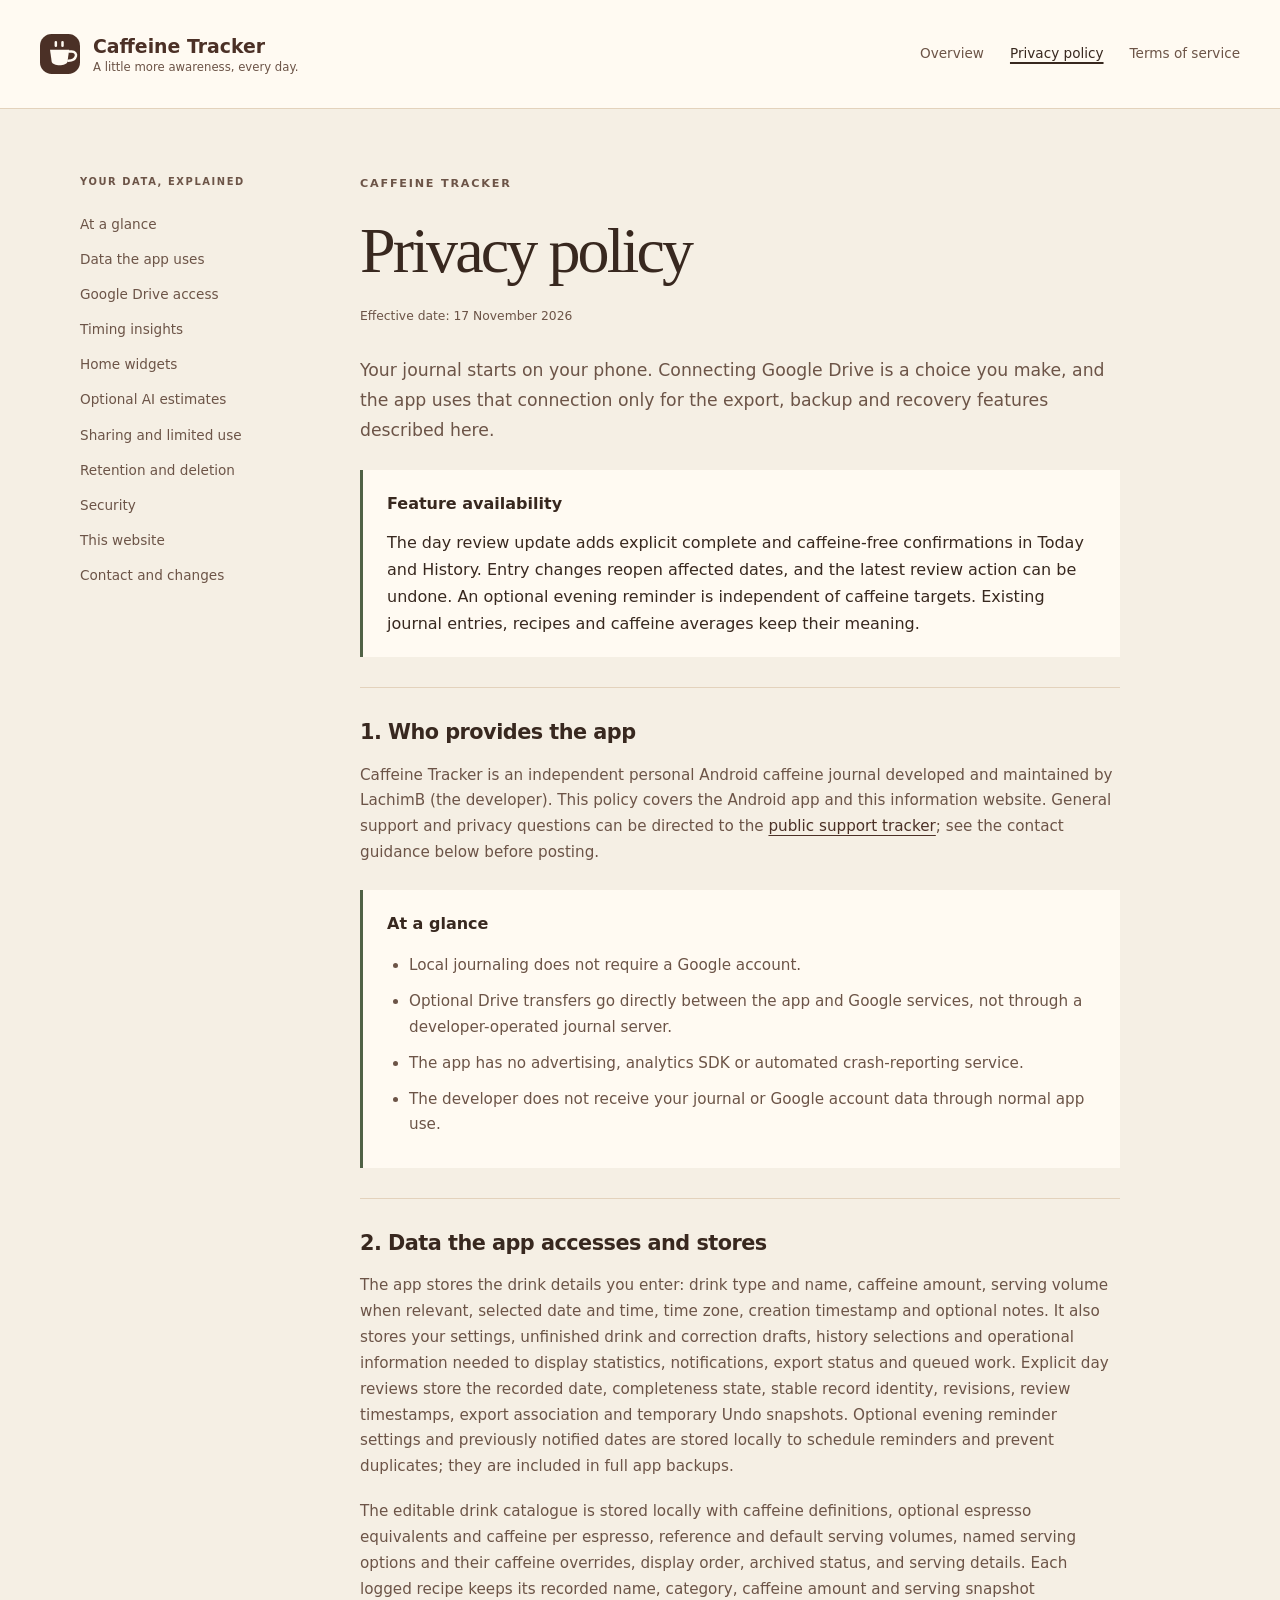
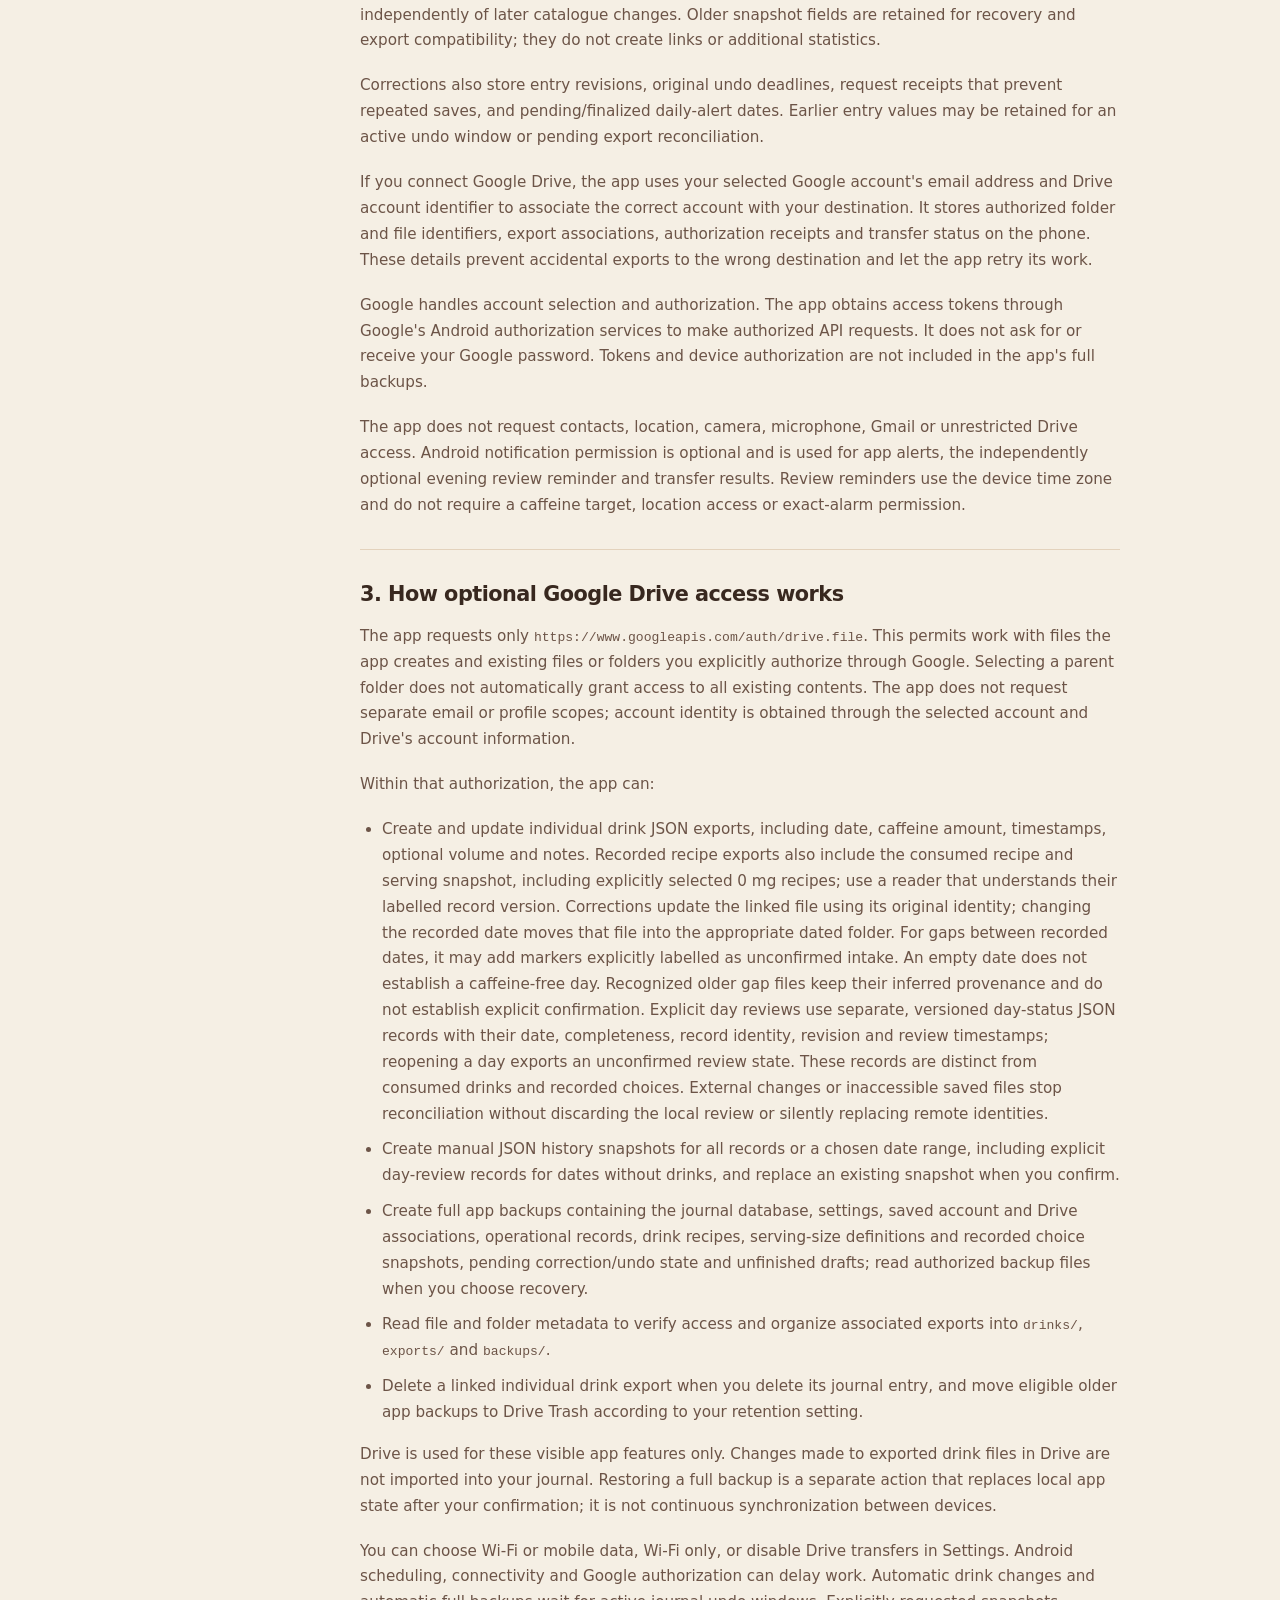
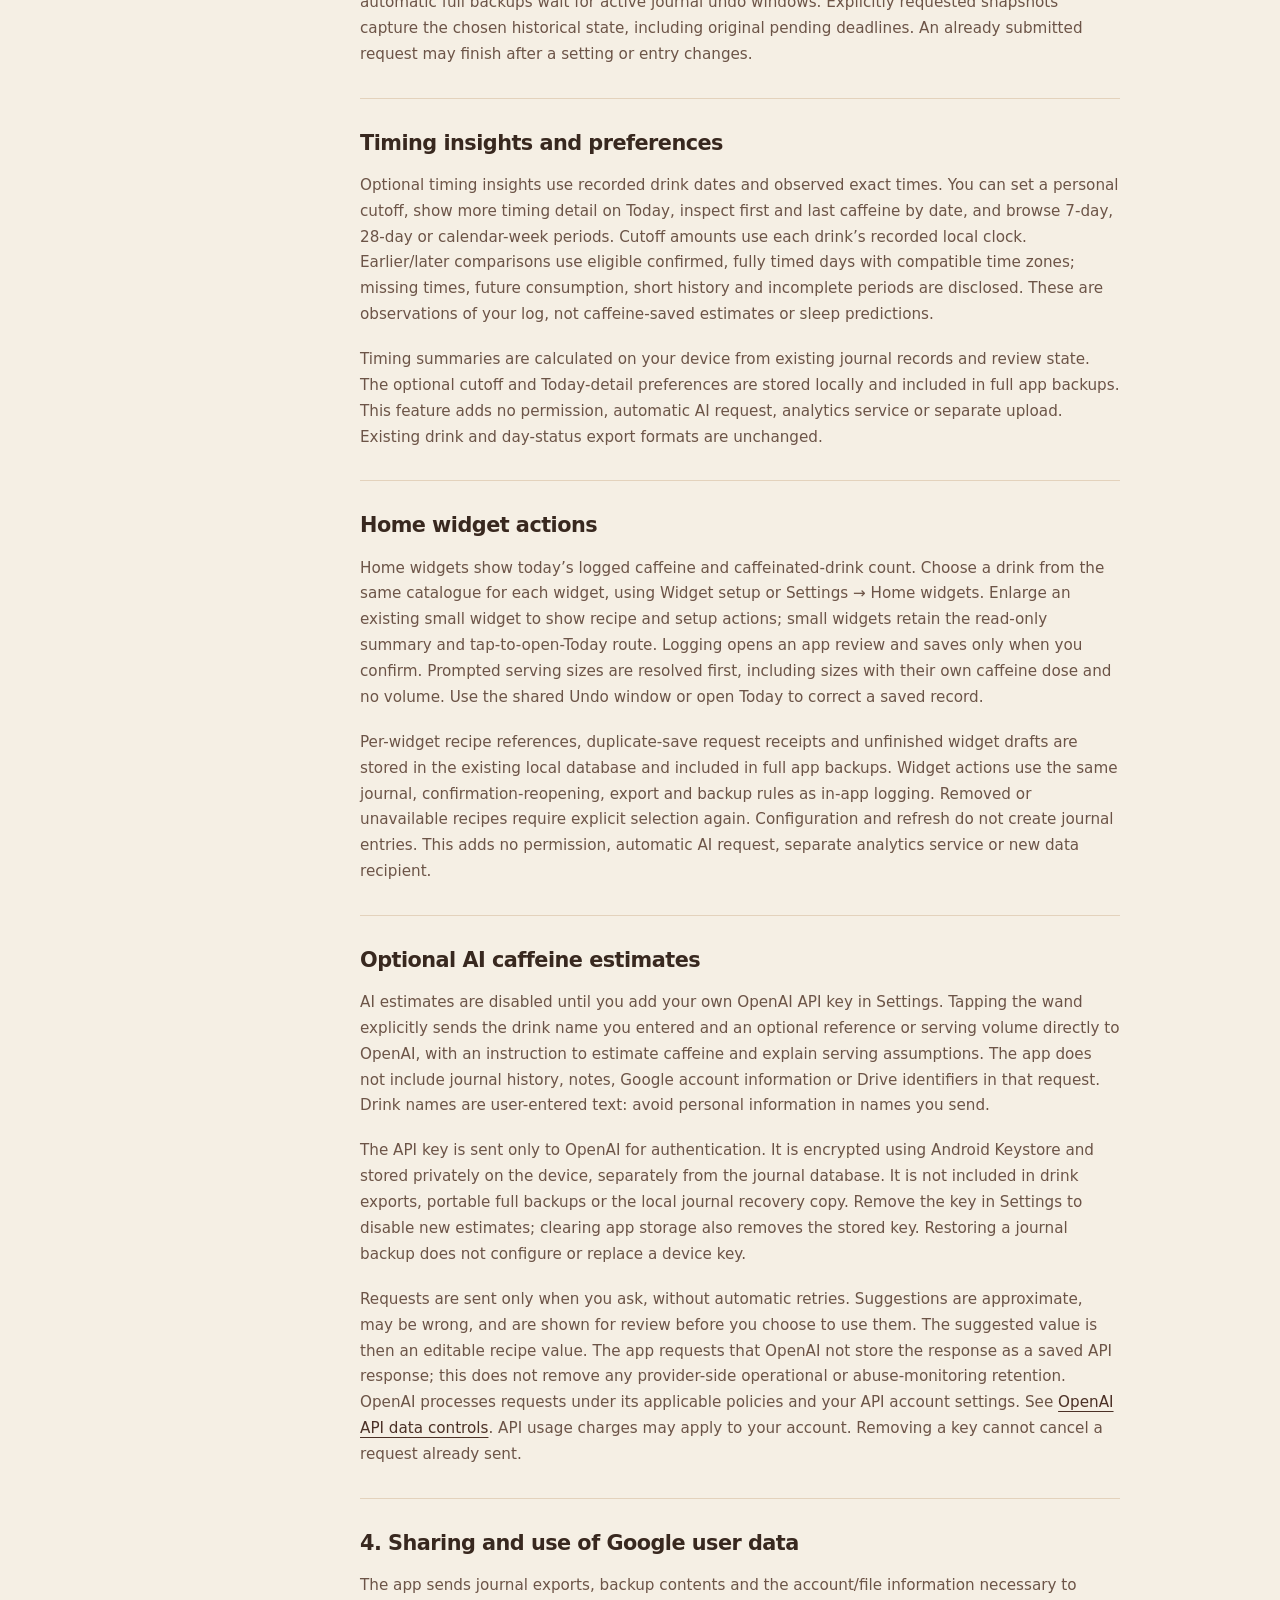
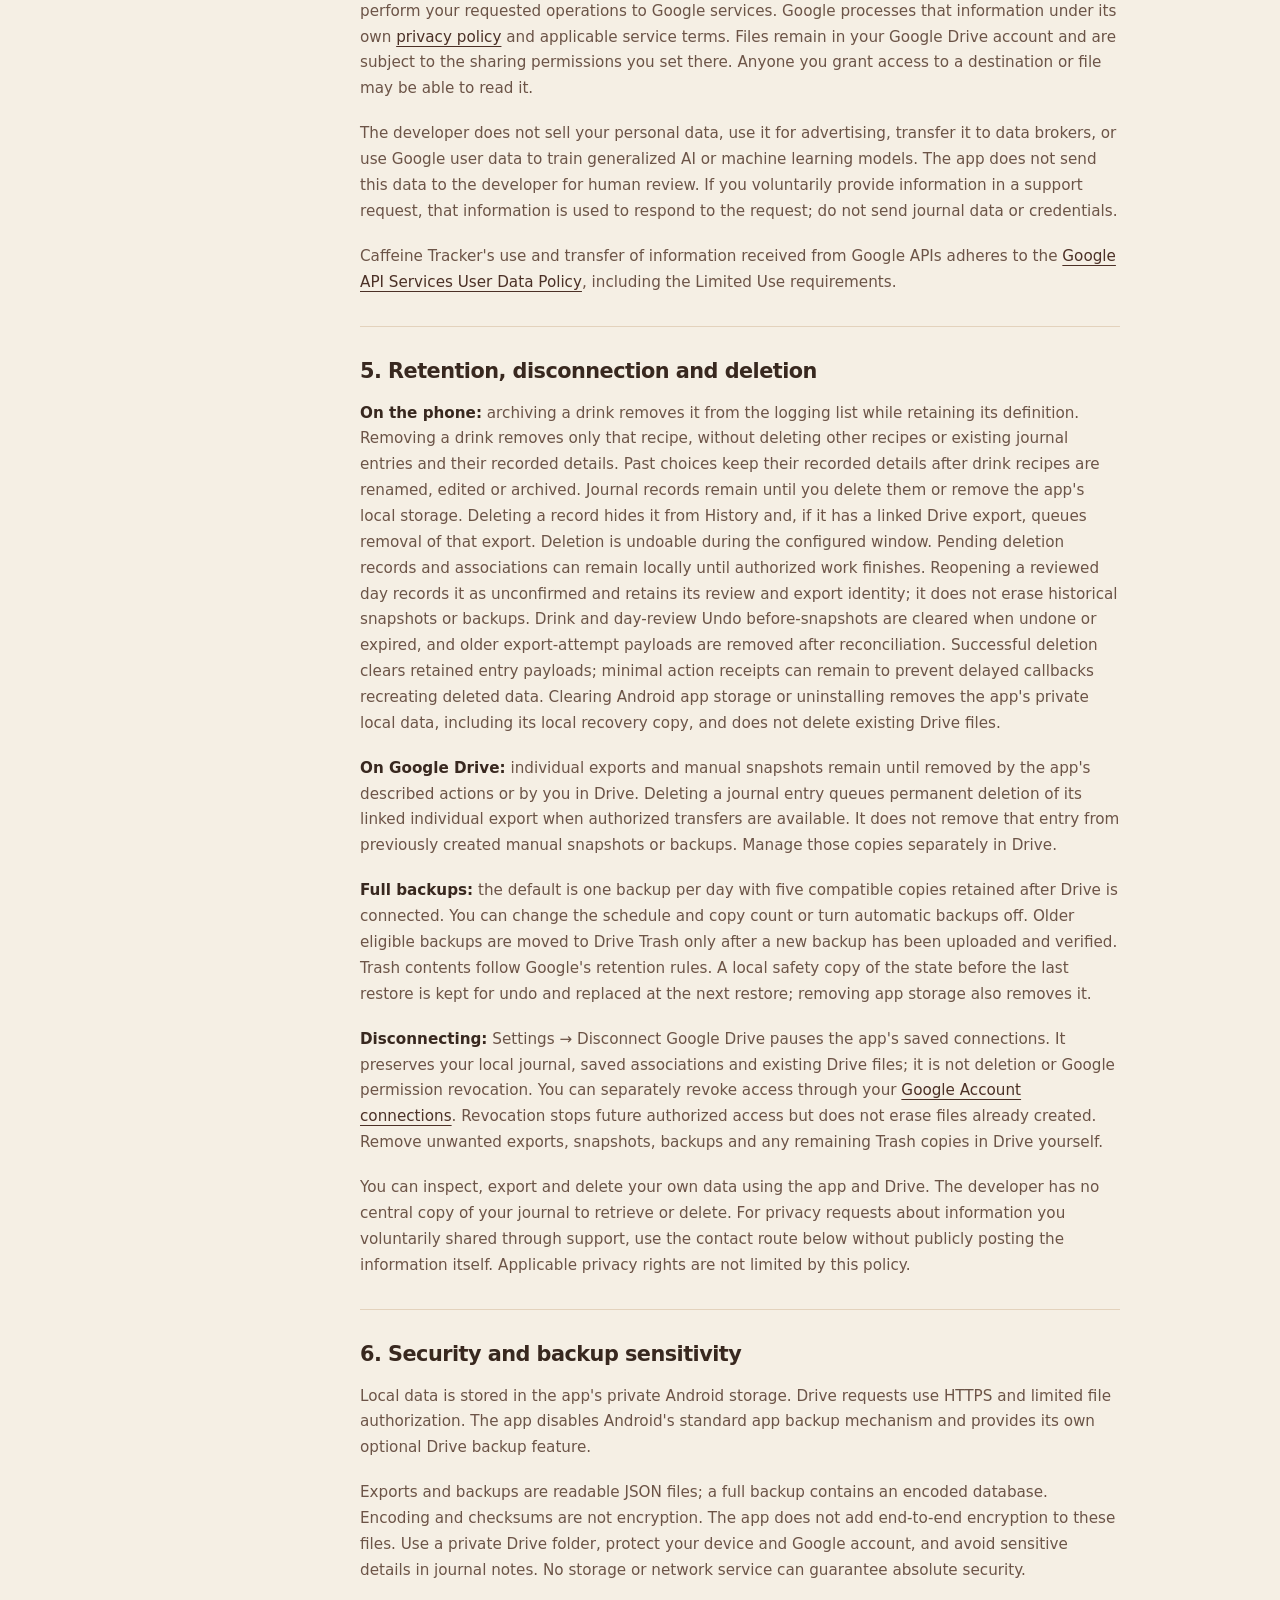
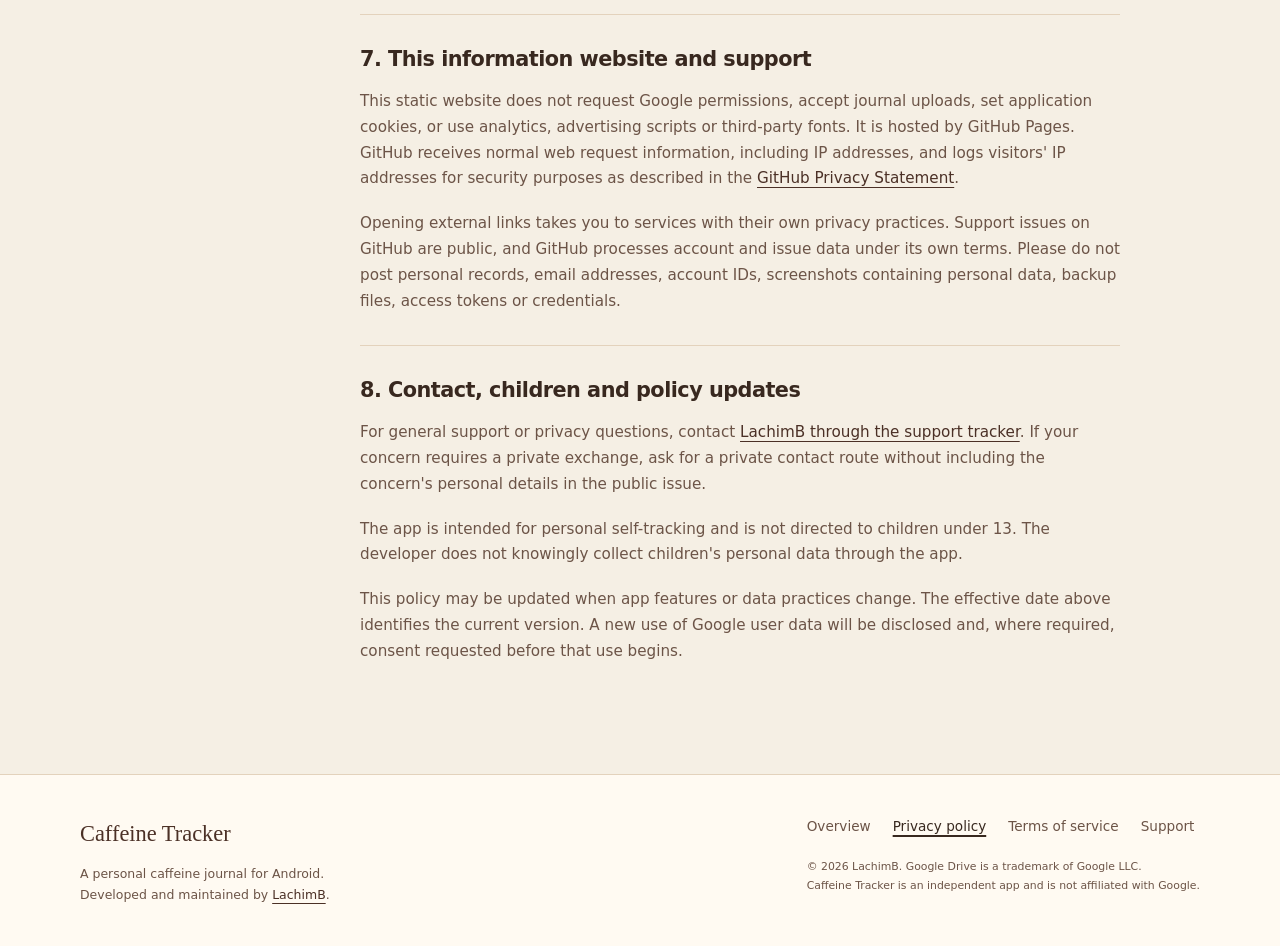
==== commit 7868cf44: "Focus public descriptions on caffeine intake and independent recipes" ====
--- a/privacy.html
+++ b/privacy.html
@@ -15,12 +15,12 @@
 <a class="skip" href="#main">Skip to content</a>
 <header class="site-header"><div class="header-inner"><a class="brand" href="index.html"><img src="assets/cup.svg" alt="" width="40" height="40"><span>Caffeine Tracker<small>A little more awareness, every day.</small></span></a><nav aria-label="Main navigation"><a href="index.html">Overview</a><a href="privacy.html" aria-current="page">Privacy policy</a><a href="terms.html">Terms of service</a></nav></div></header>
 <main id="main">
-<div class="wrap legal-layout"><aside class="contents"><p class="eyebrow">YOUR DATA, EXPLAINED</p><nav aria-label="On this page"><a href="#overview">At a glance</a><a href="#data">Data the app uses</a><a href="#google-drive">Google Drive access</a><a href="#timing">Timing insights</a><a href="#widgets">Home widgets</a><a href="#optional-ai">Optional AI estimates</a><a href="#sharing">Sharing and limited use</a><a href="#retention">Retention and deletion</a><a href="#security">Security</a><a href="#website">This website</a><a href="#contact">Contact and changes</a></nav></aside><article class="legal"><p class="eyebrow">CAFFEINE TRACKER</p><h1>Privacy policy</h1><p class="updated">Effective date: 16 November 2026</p><p class="lead">Your journal starts on your phone. Connecting Google Drive is a choice you make, and the app uses that connection only for the export, backup and recovery features described here.</p><div class="callout"><strong>Feature availability</strong><p>The day review update adds explicit complete and caffeine-free confirmations in Today and History. Entry changes reopen affected dates, and the latest review action can be undone. An optional evening reminder is independent of caffeine targets. Existing journal entries, recipes and caffeine averages keep their meaning.</p></div>
+<div class="wrap legal-layout"><aside class="contents"><p class="eyebrow">YOUR DATA, EXPLAINED</p><nav aria-label="On this page"><a href="#overview">At a glance</a><a href="#data">Data the app uses</a><a href="#google-drive">Google Drive access</a><a href="#timing">Timing insights</a><a href="#widgets">Home widgets</a><a href="#optional-ai">Optional AI estimates</a><a href="#sharing">Sharing and limited use</a><a href="#retention">Retention and deletion</a><a href="#security">Security</a><a href="#website">This website</a><a href="#contact">Contact and changes</a></nav></aside><article class="legal"><p class="eyebrow">CAFFEINE TRACKER</p><h1>Privacy policy</h1><p class="updated">Effective date: 17 November 2026</p><p class="lead">Your journal starts on your phone. Connecting Google Drive is a choice you make, and the app uses that connection only for the export, backup and recovery features described here.</p><div class="callout"><strong>Feature availability</strong><p>The day review update adds explicit complete and caffeine-free confirmations in Today and History. Entry changes reopen affected dates, and the latest review action can be undone. An optional evening reminder is independent of caffeine targets. Existing journal entries, recipes and caffeine averages keep their meaning.</p></div>
 <section id="overview"><h2>1. Who provides the app</h2><p>Caffeine Tracker is an independent personal Android caffeine journal developed and maintained by LachimB (the developer). This policy covers the Android app and this information website. General support and privacy questions can be directed to the <a href="https://github.com/LachimB/caffeine-tracker-info/issues">public support tracker</a>; see the contact guidance below before posting.</p><div class="callout"><strong>At a glance</strong><ul><li>Local journaling does not require a Google account.</li><li>Optional Drive transfers go directly between the app and Google services, not through a developer-operated journal server.</li><li>The app has no advertising, analytics SDK or automated crash-reporting service.</li><li>The developer does not receive your journal or Google account data through normal app use.</li></ul></div></section>
-<section id="data"><h2>2. Data the app accesses and stores</h2><p>The app stores the drink details you enter: drink type and name, caffeine amount, serving volume when relevant, selected date and time, time zone, creation timestamp and optional notes. It also stores your settings, unfinished drink and correction drafts, history selections and operational information needed to display statistics, notifications, export status and queued work. Explicit day reviews store the recorded date, completeness state, stable record identity, revisions, review timestamps, export association and temporary Undo snapshots. Optional evening reminder settings and previously notified dates are stored locally to schedule reminders and prevent duplicates; they are included in full app backups.</p><p>The editable drink catalogue is stored locally with caffeine definitions, optional espresso equivalents and caffeine per espresso, reference and default serving volumes, named serving options and their caffeine overrides, display order, archived status, and any existing coffee or tea parent relationship. A recorded drink choice keeps the selected drink and any existing parent names/identities, usual or alternative role, source and consumed drink families, and selected serving details. These historical details let choice summaries remain accurate after the catalogue changes.</p><p>Corrections also store entry revisions, original undo deadlines, request receipts that prevent repeated saves, and pending/finalized daily-alert dates. Earlier entry values may be retained for an active undo window or pending export reconciliation.</p><p>If you connect Google Drive, the app uses your selected Google account's email address and Drive account identifier to associate the correct account with your destination. It stores authorized folder and file identifiers, export associations, authorization receipts and transfer status on the phone. These details prevent accidental exports to the wrong destination and let the app retry its work.</p><p>Google handles account selection and authorization. The app obtains access tokens through Google's Android authorization services to make authorized API requests. It does not ask for or receive your Google password. Tokens and device authorization are not included in the app's full backups.</p><p>The app does not request contacts, location, camera, microphone, Gmail or unrestricted Drive access. Android notification permission is optional and is used for app alerts, the independently optional evening review reminder and transfer results. Review reminders use the device time zone and do not require a caffeine target, location access or exact-alarm permission.</p></section>
-<section id="google-drive"><h2>3. How optional Google Drive access works</h2><p>The app requests only <code>https://www.googleapis.com/auth/drive.file</code>. This permits work with files the app creates and existing files or folders you explicitly authorize through Google. Selecting a parent folder does not automatically grant access to all existing contents. The app does not request separate email or profile scopes; account identity is obtained through the selected account and Drive's account information.</p><p>Within that authorization, the app can:</p><ul><li>Create and update individual drink JSON exports, including date, caffeine amount, timestamps, optional volume and notes. Recorded drink-choice exports also identify the explicit relationship and serving snapshot, including 0 mg alternatives; use a reader that understands their labelled record version. Corrections update the linked file using its original identity; changing the recorded date moves that file into the appropriate dated folder. For gaps between recorded dates, it may add markers explicitly labelled as unconfirmed intake. An empty date does not establish a caffeine-free day. Recognized older gap files keep their inferred provenance and do not establish explicit confirmation. Explicit day reviews use separate, versioned day-status JSON records with their date, completeness, record identity, revision and review timestamps; reopening a day exports an unconfirmed review state. These records are distinct from consumed drinks and recorded choices. External changes or inaccessible saved files stop reconciliation without discarding the local review or silently replacing remote identities.</li><li>Create manual JSON history snapshots for all records or a chosen date range, including explicit day-review records for dates without drinks, and replace an existing snapshot when you confirm.</li><li>Create full app backups containing the journal database, settings, saved account and Drive associations, operational records, drink recipes, serving-size definitions and recorded choice snapshots, pending correction/undo state and unfinished drafts; read authorized backup files when you choose recovery.</li><li>Read file and folder metadata to verify access and organize associated exports into <code>drinks/</code>, <code>exports/</code> and <code>backups/</code>.</li><li>Delete a linked individual drink export when you delete its journal entry, and move eligible older app backups to Drive Trash according to your retention setting.</li></ul><p>Drive is used for these visible app features only. Changes made to exported drink files in Drive are not imported into your journal. Restoring a full backup is a separate action that replaces local app state after your confirmation; it is not continuous synchronization between devices.</p><p>You can choose Wi-Fi or mobile data, Wi-Fi only, or disable Drive transfers in Settings. Android scheduling, connectivity and Google authorization can delay work. Automatic drink changes and automatic full backups wait for active journal undo windows. Explicitly requested snapshots capture the chosen historical state, including original pending deadlines. An already submitted request may finish after a setting or entry changes.</p></section>
-<section id="timing"><h2>Timing insights and preferences</h2><p>Optional timing insights use recorded drink dates and observed exact times. You can set a personal cutoff, show more timing detail on Today, inspect first and last caffeine by date, and browse 7-day, 28-day or calendar-week periods. Cutoff amounts use each drink’s recorded local clock. Earlier/later comparisons use eligible confirmed, fully timed days with compatible time zones; missing times, future consumption, short history and incomplete periods are disclosed. Historical coffee/tea choice views retain explicit logged-choice counts and shares, with matching previous-period boundaries. These are observations of your log, not caffeine-saved estimates or sleep predictions.</p><p>Timing summaries are calculated on your device from existing journal records and review state. The optional cutoff and Today-detail preferences are stored locally and included in full app backups. This feature adds no permission, automatic AI request, analytics service or separate upload. Existing drink and day-status export formats are unchanged.</p></section><section id="widgets"><h2>Home widget actions</h2><p>Home widgets show today’s logged caffeine and caffeinated-drink count. Choose a drink from the same catalogue for each widget, using Widget setup or Settings → Home widgets. Enlarge an existing small widget to show recipe, linked-alternative and setup actions; small widgets retain the read-only summary and tap-to-open-Today route. Logging opens an app review and saves only when you confirm. Prompted serving sizes are resolved first, including sizes with their own caffeine dose and no volume. Explicit alternatives create only the consumed drink. Use the shared Undo window or open Today to correct a saved record.</p><p>Per-widget recipe references, duplicate-save request receipts and unfinished widget drafts are stored in the existing local database and included in full app backups. Widget actions use the same journal, confirmation-reopening, export and backup rules as in-app logging. Removed or unavailable recipes require explicit selection again. Configuration and refresh do not create journal entries. This adds no permission, automatic AI request, separate analytics service or new data recipient.</p></section><section id="optional-ai"><h2>Optional AI caffeine estimates</h2><p>AI estimates are disabled until you add your own OpenAI API key in Settings. Tapping the wand explicitly sends the drink name you entered and an optional reference or serving volume directly to OpenAI, with an instruction to estimate caffeine and explain serving assumptions. The app does not include journal history, notes, Google account information or Drive identifiers in that request. Drink names are user-entered text: avoid personal information in names you send.</p><p>The API key is sent only to OpenAI for authentication. It is encrypted using Android Keystore and stored privately on the device, separately from the journal database. It is not included in drink exports, portable full backups or the local journal recovery copy. Remove the key in Settings to disable new estimates; clearing app storage also removes the stored key. Restoring a journal backup does not configure or replace a device key.</p><p>Requests are sent only when you ask, without automatic retries. Suggestions are approximate, may be wrong, and are shown for review before you choose to use them. The suggested value is then an editable recipe value. The app requests that OpenAI not store the response as a saved API response; this does not remove any provider-side operational or abuse-monitoring retention. OpenAI processes requests under its applicable policies and your API account settings. See <a href="https://developers.openai.com/api/docs/guides/your-data">OpenAI API data controls</a>. API usage charges may apply to your account. Removing a key cannot cancel a request already sent.</p></section><section id="sharing"><h2>4. Sharing and use of Google user data</h2><p>The app sends journal exports, backup contents and the account/file information necessary to perform your requested operations to Google services. Google processes that information under its own <a href="https://policies.google.com/privacy">privacy policy</a> and applicable service terms. Files remain in your Google Drive account and are subject to the sharing permissions you set there. Anyone you grant access to a destination or file may be able to read it.</p><p>The developer does not sell your personal data, use it for advertising, transfer it to data brokers, or use Google user data to train generalized AI or machine learning models. The app does not send this data to the developer for human review. If you voluntarily provide information in a support request, that information is used to respond to the request; do not send journal data or credentials.</p><p>Caffeine Tracker's use and transfer of information received from Google APIs adheres to the <a href="https://developers.google.com/terms/api-services-user-data-policy">Google API Services User Data Policy</a>, including the Limited Use requirements.</p></section>
-<section id="retention"><h2>5. Retention, disconnection and deletion</h2><p><strong>On the phone:</strong> archiving a drink removes it from the logging list while retaining its definition. Removing a drink also removes its linked alternative definitions from the catalogue, without deleting journal entries or their recorded choice details. Past choices keep their recorded details after drink recipes are renamed, edited or archived. Journal records remain until you delete them or remove the app's local storage. Deleting a record hides it from History and, if it has a linked Drive export, queues removal of that export. Deletion is undoable during the configured window. Pending deletion records and associations can remain locally until authorized work finishes. Reopening a reviewed day records it as unconfirmed and retains its review and export identity; it does not erase historical snapshots or backups. Drink and day-review Undo before-snapshots are cleared when undone or expired, and older export-attempt payloads are removed after reconciliation. Successful deletion clears retained entry payloads; minimal action receipts can remain to prevent delayed callbacks recreating deleted data. Clearing Android app storage or uninstalling removes the app's private local data, including its local recovery copy, and does not delete existing Drive files.</p><p><strong>On Google Drive:</strong> individual exports and manual snapshots remain until removed by the app's described actions or by you in Drive. Deleting a journal entry queues permanent deletion of its linked individual export when authorized transfers are available. It does not remove that entry from previously created manual snapshots or backups. Manage those copies separately in Drive.</p><p><strong>Full backups:</strong> the default is one backup per day with five compatible copies retained after Drive is connected. You can change the schedule and copy count or turn automatic backups off. Older eligible backups are moved to Drive Trash only after a new backup has been uploaded and verified. Trash contents follow Google's retention rules. A local safety copy of the state before the last restore is kept for undo and replaced at the next restore; removing app storage also removes it.</p><p><strong>Disconnecting:</strong> Settings → Disconnect Google Drive pauses the app's saved connections. It preserves your local journal, saved associations and existing Drive files; it is not deletion or Google permission revocation. You can separately revoke access through your <a href="https://myaccount.google.com/connections">Google Account connections</a>. Revocation stops future authorized access but does not erase files already created. Remove unwanted exports, snapshots, backups and any remaining Trash copies in Drive yourself.</p><p>You can inspect, export and delete your own data using the app and Drive. The developer has no central copy of your journal to retrieve or delete. For privacy requests about information you voluntarily shared through support, use the contact route below without publicly posting the information itself. Applicable privacy rights are not limited by this policy.</p></section>
+<section id="data"><h2>2. Data the app accesses and stores</h2><p>The app stores the drink details you enter: drink type and name, caffeine amount, serving volume when relevant, selected date and time, time zone, creation timestamp and optional notes. It also stores your settings, unfinished drink and correction drafts, history selections and operational information needed to display statistics, notifications, export status and queued work. Explicit day reviews store the recorded date, completeness state, stable record identity, revisions, review timestamps, export association and temporary Undo snapshots. Optional evening reminder settings and previously notified dates are stored locally to schedule reminders and prevent duplicates; they are included in full app backups.</p><p>The editable drink catalogue is stored locally with caffeine definitions, optional espresso equivalents and caffeine per espresso, reference and default serving volumes, named serving options and their caffeine overrides, display order, archived status, and serving details. Each logged recipe keeps its recorded name, category, caffeine amount and serving snapshot independently of later catalogue changes. Older snapshot fields are retained for recovery and export compatibility; they do not create links or additional statistics.</p><p>Corrections also store entry revisions, original undo deadlines, request receipts that prevent repeated saves, and pending/finalized daily-alert dates. Earlier entry values may be retained for an active undo window or pending export reconciliation.</p><p>If you connect Google Drive, the app uses your selected Google account's email address and Drive account identifier to associate the correct account with your destination. It stores authorized folder and file identifiers, export associations, authorization receipts and transfer status on the phone. These details prevent accidental exports to the wrong destination and let the app retry its work.</p><p>Google handles account selection and authorization. The app obtains access tokens through Google's Android authorization services to make authorized API requests. It does not ask for or receive your Google password. Tokens and device authorization are not included in the app's full backups.</p><p>The app does not request contacts, location, camera, microphone, Gmail or unrestricted Drive access. Android notification permission is optional and is used for app alerts, the independently optional evening review reminder and transfer results. Review reminders use the device time zone and do not require a caffeine target, location access or exact-alarm permission.</p></section>
+<section id="google-drive"><h2>3. How optional Google Drive access works</h2><p>The app requests only <code>https://www.googleapis.com/auth/drive.file</code>. This permits work with files the app creates and existing files or folders you explicitly authorize through Google. Selecting a parent folder does not automatically grant access to all existing contents. The app does not request separate email or profile scopes; account identity is obtained through the selected account and Drive's account information.</p><p>Within that authorization, the app can:</p><ul><li>Create and update individual drink JSON exports, including date, caffeine amount, timestamps, optional volume and notes. Recorded recipe exports also include the consumed recipe and serving snapshot, including explicitly selected 0 mg recipes; use a reader that understands their labelled record version. Corrections update the linked file using its original identity; changing the recorded date moves that file into the appropriate dated folder. For gaps between recorded dates, it may add markers explicitly labelled as unconfirmed intake. An empty date does not establish a caffeine-free day. Recognized older gap files keep their inferred provenance and do not establish explicit confirmation. Explicit day reviews use separate, versioned day-status JSON records with their date, completeness, record identity, revision and review timestamps; reopening a day exports an unconfirmed review state. These records are distinct from consumed drinks and recorded choices. External changes or inaccessible saved files stop reconciliation without discarding the local review or silently replacing remote identities.</li><li>Create manual JSON history snapshots for all records or a chosen date range, including explicit day-review records for dates without drinks, and replace an existing snapshot when you confirm.</li><li>Create full app backups containing the journal database, settings, saved account and Drive associations, operational records, drink recipes, serving-size definitions and recorded choice snapshots, pending correction/undo state and unfinished drafts; read authorized backup files when you choose recovery.</li><li>Read file and folder metadata to verify access and organize associated exports into <code>drinks/</code>, <code>exports/</code> and <code>backups/</code>.</li><li>Delete a linked individual drink export when you delete its journal entry, and move eligible older app backups to Drive Trash according to your retention setting.</li></ul><p>Drive is used for these visible app features only. Changes made to exported drink files in Drive are not imported into your journal. Restoring a full backup is a separate action that replaces local app state after your confirmation; it is not continuous synchronization between devices.</p><p>You can choose Wi-Fi or mobile data, Wi-Fi only, or disable Drive transfers in Settings. Android scheduling, connectivity and Google authorization can delay work. Automatic drink changes and automatic full backups wait for active journal undo windows. Explicitly requested snapshots capture the chosen historical state, including original pending deadlines. An already submitted request may finish after a setting or entry changes.</p></section>
+<section id="timing"><h2>Timing insights and preferences</h2><p>Optional timing insights use recorded drink dates and observed exact times. You can set a personal cutoff, show more timing detail on Today, inspect first and last caffeine by date, and browse 7-day, 28-day or calendar-week periods. Cutoff amounts use each drink’s recorded local clock. Earlier/later comparisons use eligible confirmed, fully timed days with compatible time zones; missing times, future consumption, short history and incomplete periods are disclosed. These are observations of your log, not caffeine-saved estimates or sleep predictions.</p><p>Timing summaries are calculated on your device from existing journal records and review state. The optional cutoff and Today-detail preferences are stored locally and included in full app backups. This feature adds no permission, automatic AI request, analytics service or separate upload. Existing drink and day-status export formats are unchanged.</p></section><section id="widgets"><h2>Home widget actions</h2><p>Home widgets show today’s logged caffeine and caffeinated-drink count. Choose a drink from the same catalogue for each widget, using Widget setup or Settings → Home widgets. Enlarge an existing small widget to show recipe and setup actions; small widgets retain the read-only summary and tap-to-open-Today route. Logging opens an app review and saves only when you confirm. Prompted serving sizes are resolved first, including sizes with their own caffeine dose and no volume. Use the shared Undo window or open Today to correct a saved record.</p><p>Per-widget recipe references, duplicate-save request receipts and unfinished widget drafts are stored in the existing local database and included in full app backups. Widget actions use the same journal, confirmation-reopening, export and backup rules as in-app logging. Removed or unavailable recipes require explicit selection again. Configuration and refresh do not create journal entries. This adds no permission, automatic AI request, separate analytics service or new data recipient.</p></section><section id="optional-ai"><h2>Optional AI caffeine estimates</h2><p>AI estimates are disabled until you add your own OpenAI API key in Settings. Tapping the wand explicitly sends the drink name you entered and an optional reference or serving volume directly to OpenAI, with an instruction to estimate caffeine and explain serving assumptions. The app does not include journal history, notes, Google account information or Drive identifiers in that request. Drink names are user-entered text: avoid personal information in names you send.</p><p>The API key is sent only to OpenAI for authentication. It is encrypted using Android Keystore and stored privately on the device, separately from the journal database. It is not included in drink exports, portable full backups or the local journal recovery copy. Remove the key in Settings to disable new estimates; clearing app storage also removes the stored key. Restoring a journal backup does not configure or replace a device key.</p><p>Requests are sent only when you ask, without automatic retries. Suggestions are approximate, may be wrong, and are shown for review before you choose to use them. The suggested value is then an editable recipe value. The app requests that OpenAI not store the response as a saved API response; this does not remove any provider-side operational or abuse-monitoring retention. OpenAI processes requests under its applicable policies and your API account settings. See <a href="https://developers.openai.com/api/docs/guides/your-data">OpenAI API data controls</a>. API usage charges may apply to your account. Removing a key cannot cancel a request already sent.</p></section><section id="sharing"><h2>4. Sharing and use of Google user data</h2><p>The app sends journal exports, backup contents and the account/file information necessary to perform your requested operations to Google services. Google processes that information under its own <a href="https://policies.google.com/privacy">privacy policy</a> and applicable service terms. Files remain in your Google Drive account and are subject to the sharing permissions you set there. Anyone you grant access to a destination or file may be able to read it.</p><p>The developer does not sell your personal data, use it for advertising, transfer it to data brokers, or use Google user data to train generalized AI or machine learning models. The app does not send this data to the developer for human review. If you voluntarily provide information in a support request, that information is used to respond to the request; do not send journal data or credentials.</p><p>Caffeine Tracker's use and transfer of information received from Google APIs adheres to the <a href="https://developers.google.com/terms/api-services-user-data-policy">Google API Services User Data Policy</a>, including the Limited Use requirements.</p></section>
+<section id="retention"><h2>5. Retention, disconnection and deletion</h2><p><strong>On the phone:</strong> archiving a drink removes it from the logging list while retaining its definition. Removing a drink removes only that recipe, without deleting other recipes or existing journal entries and their recorded details. Past choices keep their recorded details after drink recipes are renamed, edited or archived. Journal records remain until you delete them or remove the app's local storage. Deleting a record hides it from History and, if it has a linked Drive export, queues removal of that export. Deletion is undoable during the configured window. Pending deletion records and associations can remain locally until authorized work finishes. Reopening a reviewed day records it as unconfirmed and retains its review and export identity; it does not erase historical snapshots or backups. Drink and day-review Undo before-snapshots are cleared when undone or expired, and older export-attempt payloads are removed after reconciliation. Successful deletion clears retained entry payloads; minimal action receipts can remain to prevent delayed callbacks recreating deleted data. Clearing Android app storage or uninstalling removes the app's private local data, including its local recovery copy, and does not delete existing Drive files.</p><p><strong>On Google Drive:</strong> individual exports and manual snapshots remain until removed by the app's described actions or by you in Drive. Deleting a journal entry queues permanent deletion of its linked individual export when authorized transfers are available. It does not remove that entry from previously created manual snapshots or backups. Manage those copies separately in Drive.</p><p><strong>Full backups:</strong> the default is one backup per day with five compatible copies retained after Drive is connected. You can change the schedule and copy count or turn automatic backups off. Older eligible backups are moved to Drive Trash only after a new backup has been uploaded and verified. Trash contents follow Google's retention rules. A local safety copy of the state before the last restore is kept for undo and replaced at the next restore; removing app storage also removes it.</p><p><strong>Disconnecting:</strong> Settings → Disconnect Google Drive pauses the app's saved connections. It preserves your local journal, saved associations and existing Drive files; it is not deletion or Google permission revocation. You can separately revoke access through your <a href="https://myaccount.google.com/connections">Google Account connections</a>. Revocation stops future authorized access but does not erase files already created. Remove unwanted exports, snapshots, backups and any remaining Trash copies in Drive yourself.</p><p>You can inspect, export and delete your own data using the app and Drive. The developer has no central copy of your journal to retrieve or delete. For privacy requests about information you voluntarily shared through support, use the contact route below without publicly posting the information itself. Applicable privacy rights are not limited by this policy.</p></section>
 <section id="security"><h2>6. Security and backup sensitivity</h2><p>Local data is stored in the app's private Android storage. Drive requests use HTTPS and limited file authorization. The app disables Android's standard app backup mechanism and provides its own optional Drive backup feature.</p><p>Exports and backups are readable JSON files; a full backup contains an encoded database. Encoding and checksums are not encryption. The app does not add end-to-end encryption to these files. Use a private Drive folder, protect your device and Google account, and avoid sensitive details in journal notes. No storage or network service can guarantee absolute security.</p></section>
 <section id="website"><h2>7. This information website and support</h2><p>This static website does not request Google permissions, accept journal uploads, set application cookies, or use analytics, advertising scripts or third-party fonts. It is hosted by GitHub Pages. GitHub receives normal web request information, including IP addresses, and logs visitors' IP addresses for security purposes as described in the <a href="https://docs.github.com/en/site-policy/privacy-policies/github-general-privacy-statement">GitHub Privacy Statement</a>.</p><p>Opening external links takes you to services with their own privacy practices. Support issues on GitHub are public, and GitHub processes account and issue data under its own terms. Please do not post personal records, email addresses, account IDs, screenshots containing personal data, backup files, access tokens or credentials.</p></section>
 <section id="contact"><h2>8. Contact, children and policy updates</h2><p>For general support or privacy questions, contact <a href="https://github.com/LachimB/caffeine-tracker-info/issues">LachimB through the support tracker</a>. If your concern requires a private exchange, ask for a private contact route without including the concern's personal details in the public issue.</p><p>The app is intended for personal self-tracking and is not directed to children under 13. The developer does not knowingly collect children's personal data through the app.</p><p>This policy may be updated when app features or data practices change. The effective date above identifies the current version. A new use of Google user data will be disclosed and, where required, consent requested before that use begins.</p></section>
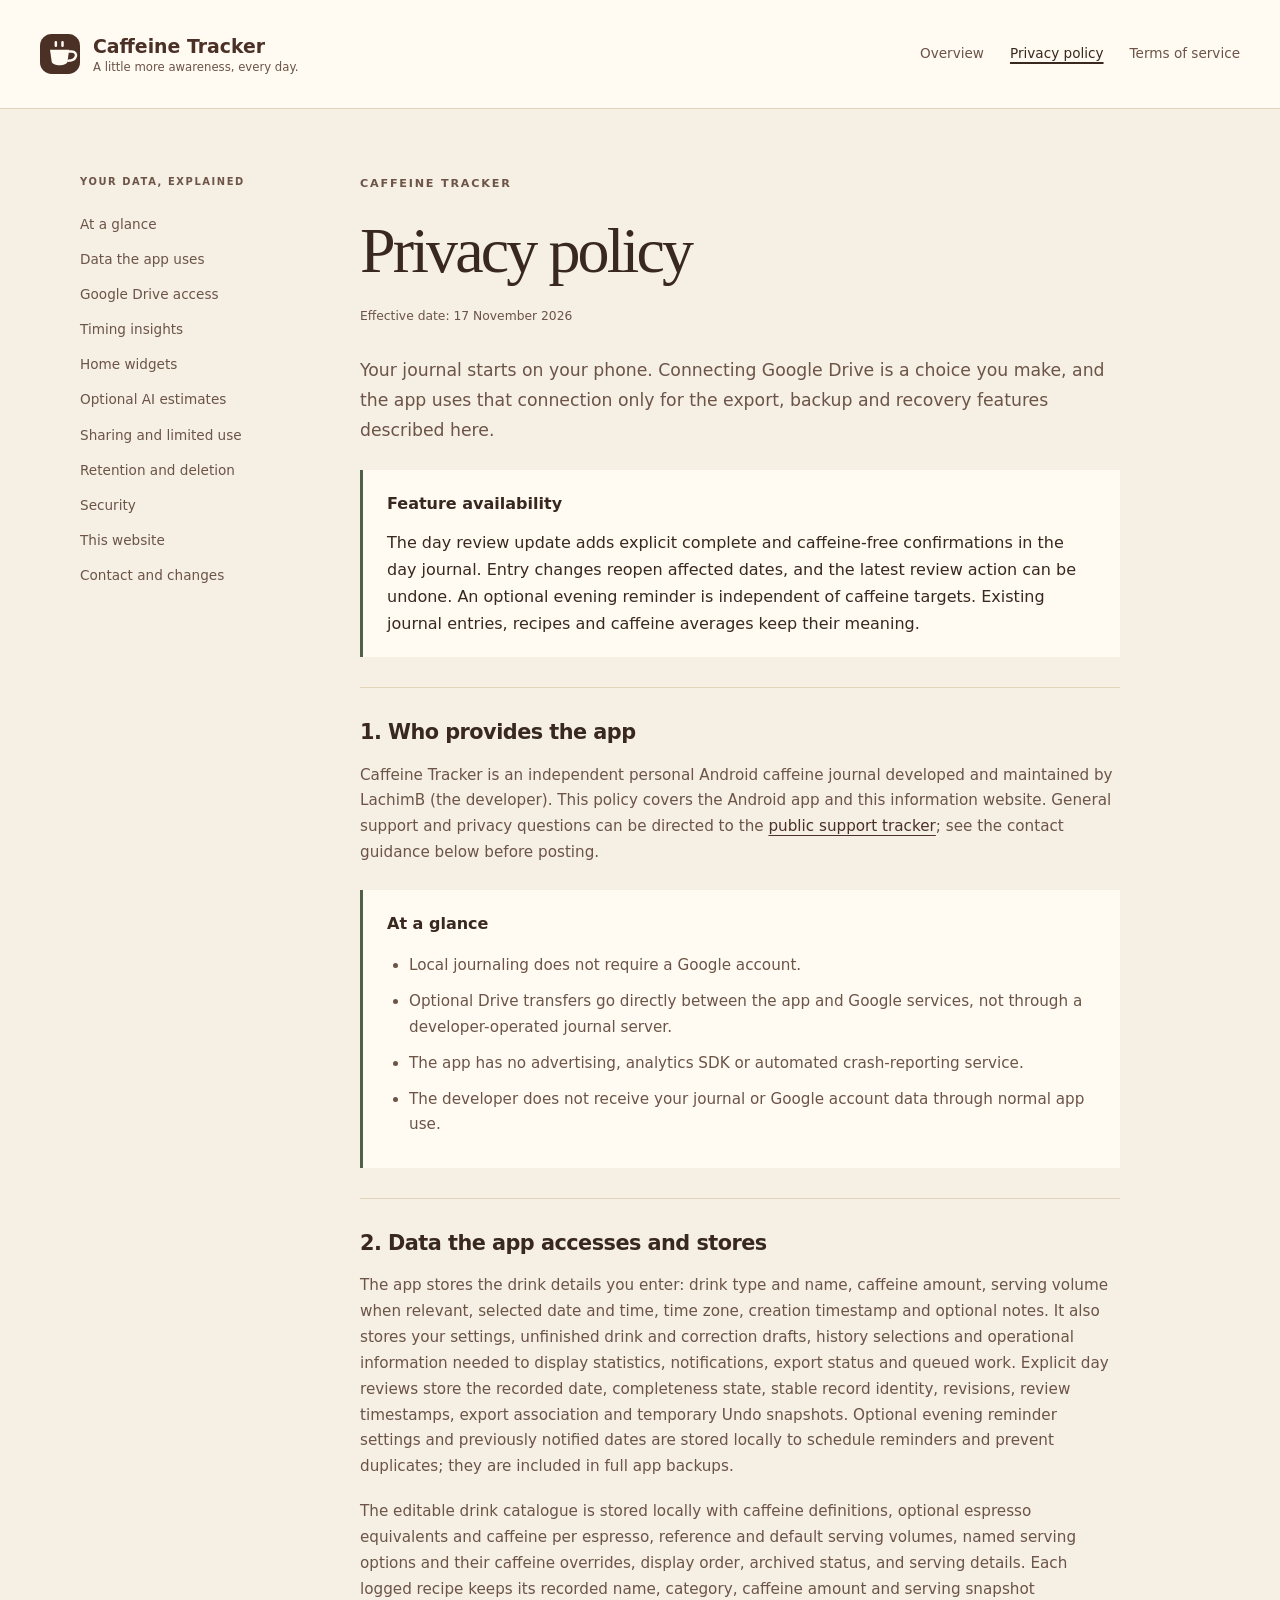
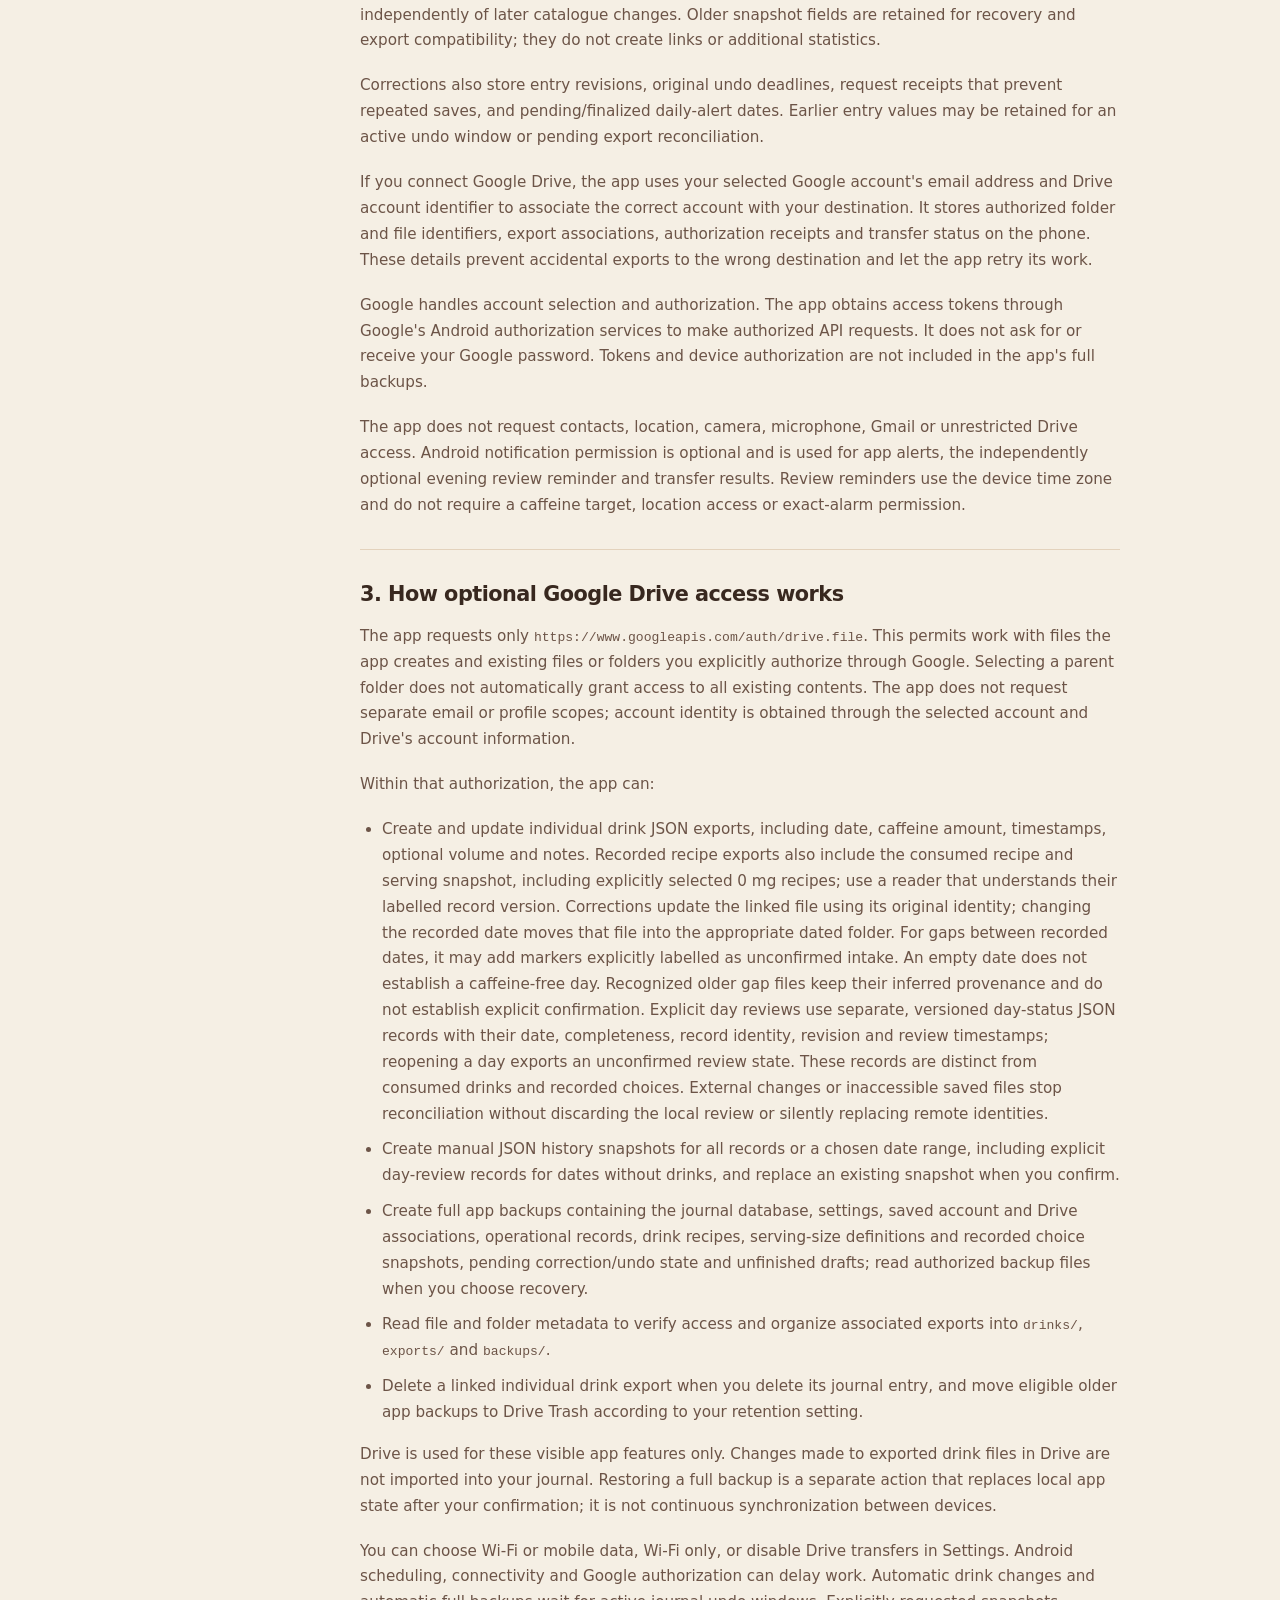
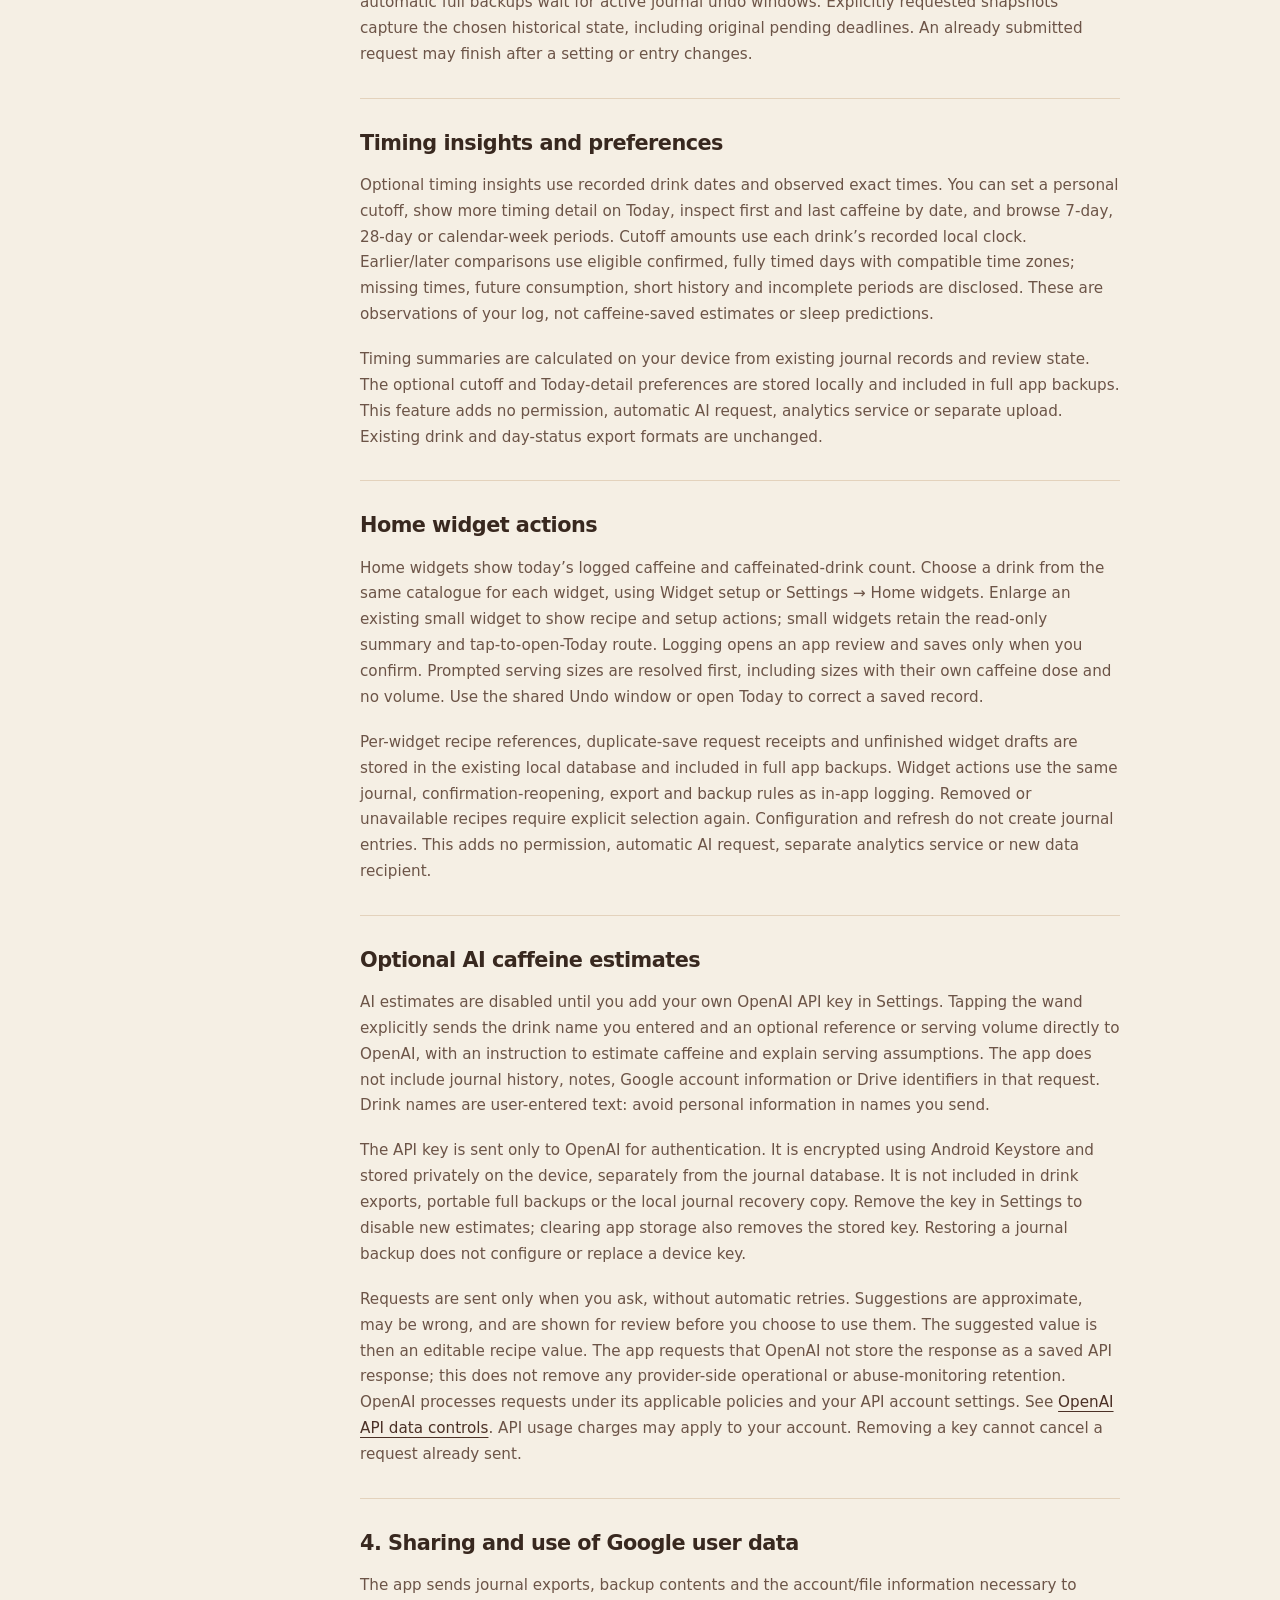
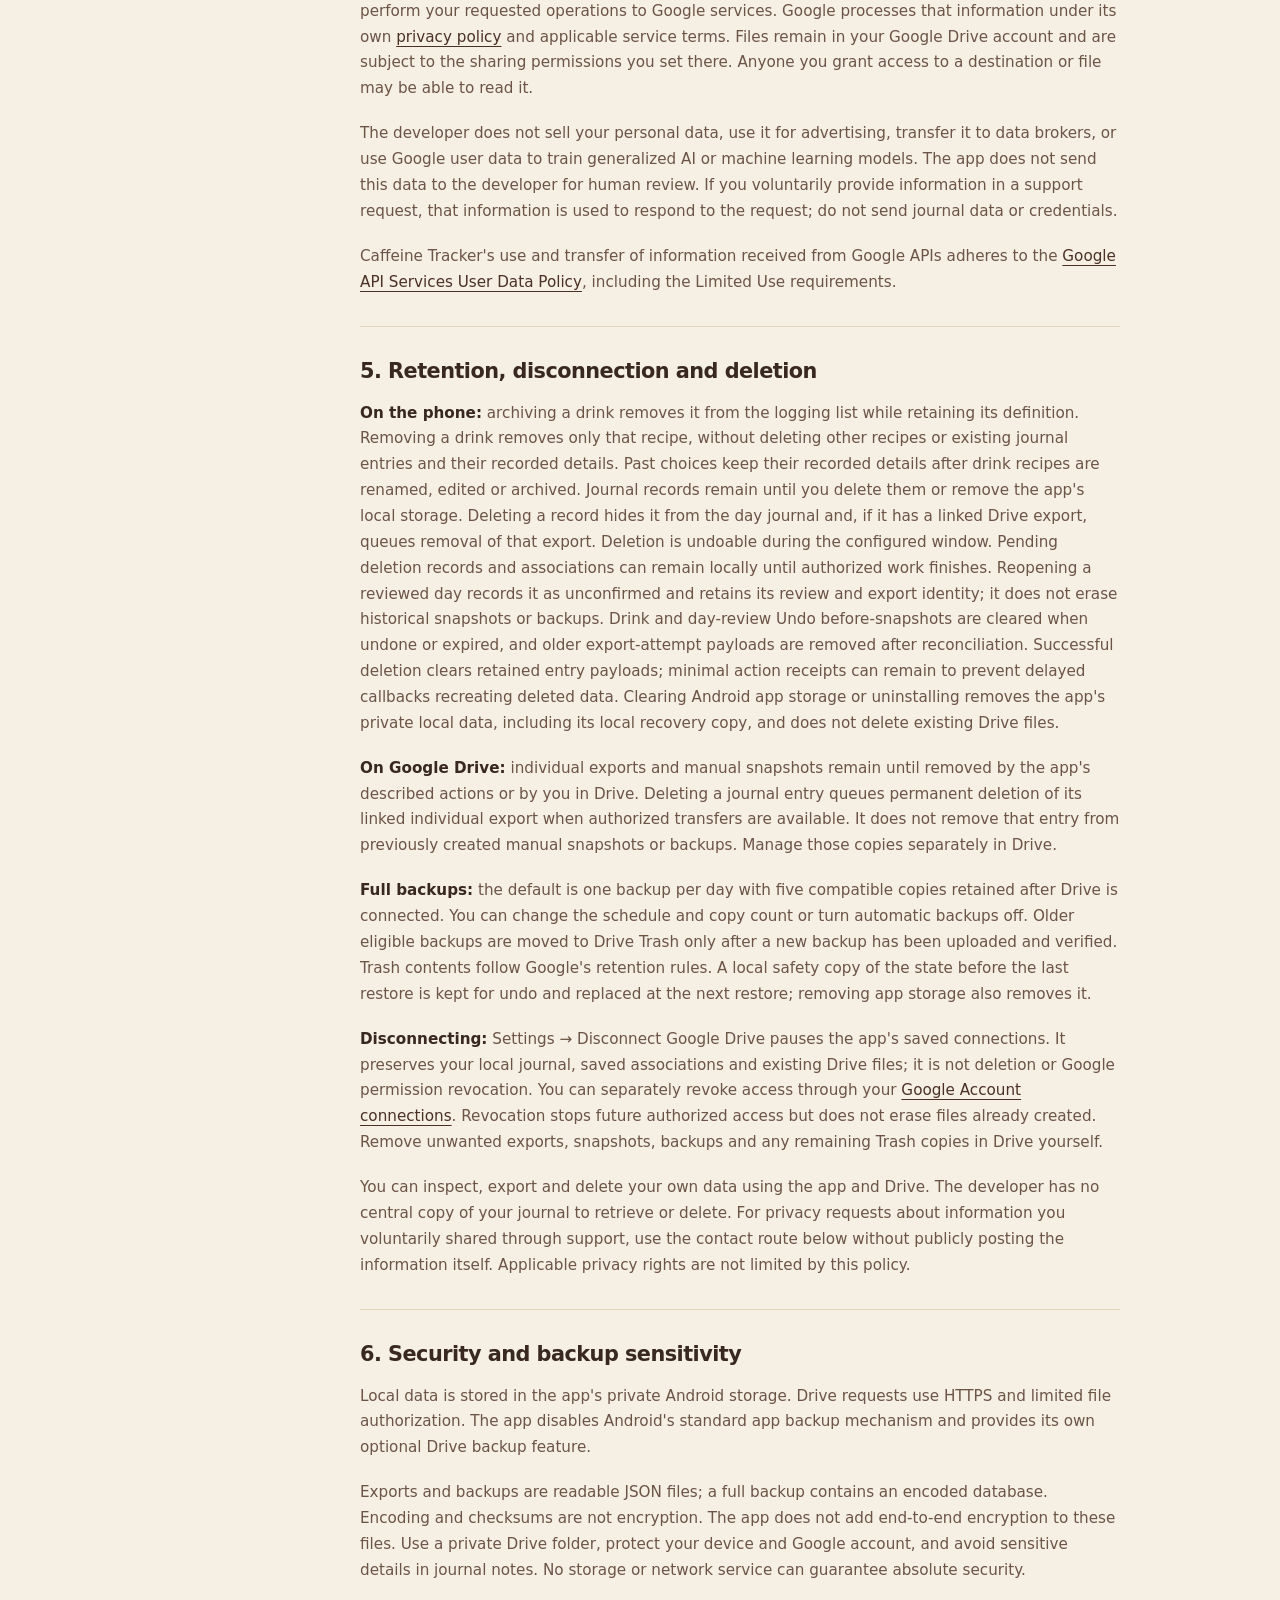
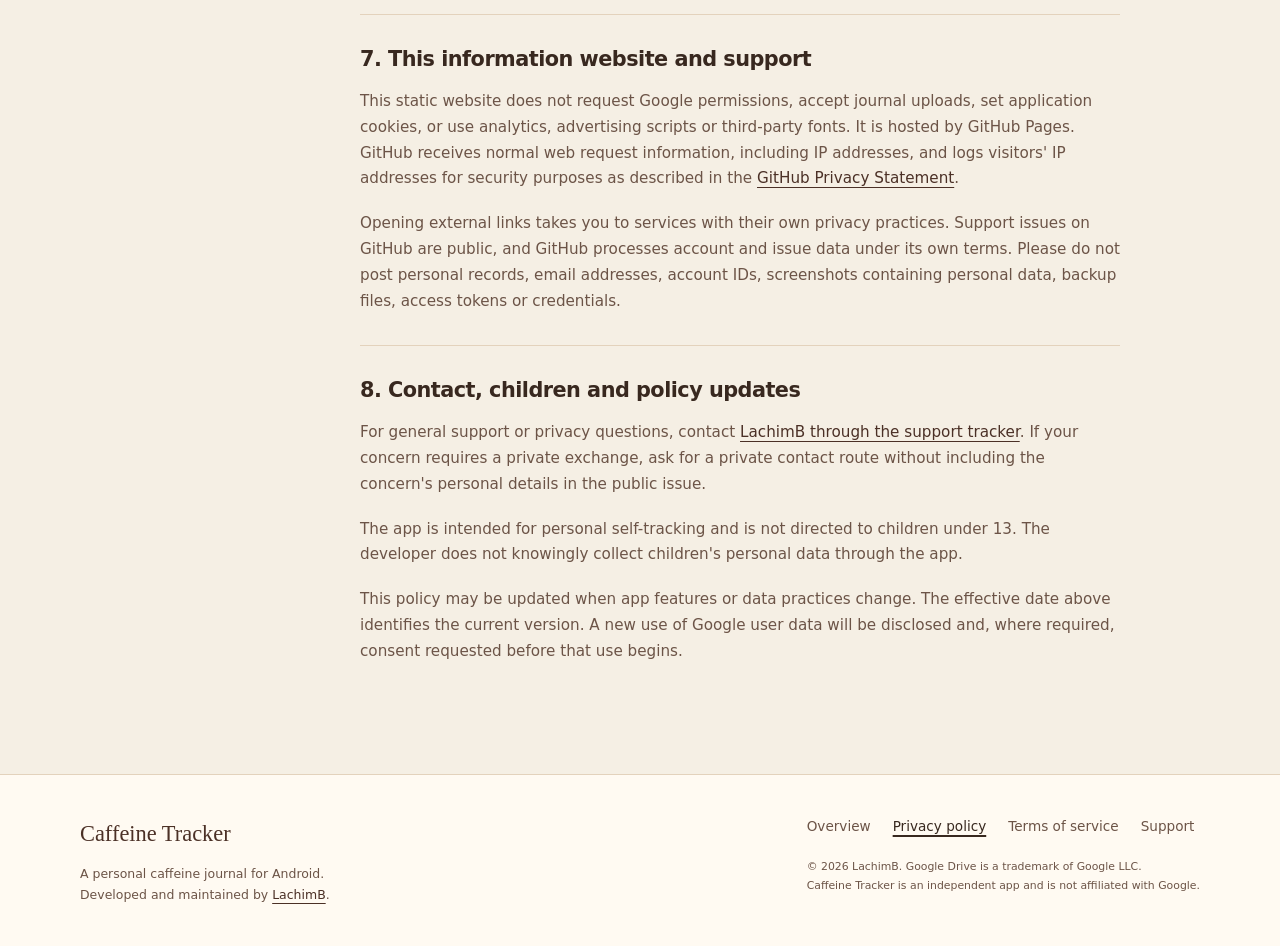
==== commit e61396db: "Describe combined day journal navigation and explicit deletion" ====
--- a/privacy.html
+++ b/privacy.html
@@ -15,12 +15,12 @@
 <a class="skip" href="#main">Skip to content</a>
 <header class="site-header"><div class="header-inner"><a class="brand" href="index.html"><img src="assets/cup.svg" alt="" width="40" height="40"><span>Caffeine Tracker<small>A little more awareness, every day.</small></span></a><nav aria-label="Main navigation"><a href="index.html">Overview</a><a href="privacy.html" aria-current="page">Privacy policy</a><a href="terms.html">Terms of service</a></nav></div></header>
 <main id="main">
-<div class="wrap legal-layout"><aside class="contents"><p class="eyebrow">YOUR DATA, EXPLAINED</p><nav aria-label="On this page"><a href="#overview">At a glance</a><a href="#data">Data the app uses</a><a href="#google-drive">Google Drive access</a><a href="#timing">Timing insights</a><a href="#widgets">Home widgets</a><a href="#optional-ai">Optional AI estimates</a><a href="#sharing">Sharing and limited use</a><a href="#retention">Retention and deletion</a><a href="#security">Security</a><a href="#website">This website</a><a href="#contact">Contact and changes</a></nav></aside><article class="legal"><p class="eyebrow">CAFFEINE TRACKER</p><h1>Privacy policy</h1><p class="updated">Effective date: 17 November 2026</p><p class="lead">Your journal starts on your phone. Connecting Google Drive is a choice you make, and the app uses that connection only for the export, backup and recovery features described here.</p><div class="callout"><strong>Feature availability</strong><p>The day review update adds explicit complete and caffeine-free confirmations in Today and History. Entry changes reopen affected dates, and the latest review action can be undone. An optional evening reminder is independent of caffeine targets. Existing journal entries, recipes and caffeine averages keep their meaning.</p></div>
+<div class="wrap legal-layout"><aside class="contents"><p class="eyebrow">YOUR DATA, EXPLAINED</p><nav aria-label="On this page"><a href="#overview">At a glance</a><a href="#data">Data the app uses</a><a href="#google-drive">Google Drive access</a><a href="#timing">Timing insights</a><a href="#widgets">Home widgets</a><a href="#optional-ai">Optional AI estimates</a><a href="#sharing">Sharing and limited use</a><a href="#retention">Retention and deletion</a><a href="#security">Security</a><a href="#website">This website</a><a href="#contact">Contact and changes</a></nav></aside><article class="legal"><p class="eyebrow">CAFFEINE TRACKER</p><h1>Privacy policy</h1><p class="updated">Effective date: 17 November 2026</p><p class="lead">Your journal starts on your phone. Connecting Google Drive is a choice you make, and the app uses that connection only for the export, backup and recovery features described here.</p><div class="callout"><strong>Feature availability</strong><p>The day review update adds explicit complete and caffeine-free confirmations in the day journal. Entry changes reopen affected dates, and the latest review action can be undone. An optional evening reminder is independent of caffeine targets. Existing journal entries, recipes and caffeine averages keep their meaning.</p></div>
 <section id="overview"><h2>1. Who provides the app</h2><p>Caffeine Tracker is an independent personal Android caffeine journal developed and maintained by LachimB (the developer). This policy covers the Android app and this information website. General support and privacy questions can be directed to the <a href="https://github.com/LachimB/caffeine-tracker-info/issues">public support tracker</a>; see the contact guidance below before posting.</p><div class="callout"><strong>At a glance</strong><ul><li>Local journaling does not require a Google account.</li><li>Optional Drive transfers go directly between the app and Google services, not through a developer-operated journal server.</li><li>The app has no advertising, analytics SDK or automated crash-reporting service.</li><li>The developer does not receive your journal or Google account data through normal app use.</li></ul></div></section>
 <section id="data"><h2>2. Data the app accesses and stores</h2><p>The app stores the drink details you enter: drink type and name, caffeine amount, serving volume when relevant, selected date and time, time zone, creation timestamp and optional notes. It also stores your settings, unfinished drink and correction drafts, history selections and operational information needed to display statistics, notifications, export status and queued work. Explicit day reviews store the recorded date, completeness state, stable record identity, revisions, review timestamps, export association and temporary Undo snapshots. Optional evening reminder settings and previously notified dates are stored locally to schedule reminders and prevent duplicates; they are included in full app backups.</p><p>The editable drink catalogue is stored locally with caffeine definitions, optional espresso equivalents and caffeine per espresso, reference and default serving volumes, named serving options and their caffeine overrides, display order, archived status, and serving details. Each logged recipe keeps its recorded name, category, caffeine amount and serving snapshot independently of later catalogue changes. Older snapshot fields are retained for recovery and export compatibility; they do not create links or additional statistics.</p><p>Corrections also store entry revisions, original undo deadlines, request receipts that prevent repeated saves, and pending/finalized daily-alert dates. Earlier entry values may be retained for an active undo window or pending export reconciliation.</p><p>If you connect Google Drive, the app uses your selected Google account's email address and Drive account identifier to associate the correct account with your destination. It stores authorized folder and file identifiers, export associations, authorization receipts and transfer status on the phone. These details prevent accidental exports to the wrong destination and let the app retry its work.</p><p>Google handles account selection and authorization. The app obtains access tokens through Google's Android authorization services to make authorized API requests. It does not ask for or receive your Google password. Tokens and device authorization are not included in the app's full backups.</p><p>The app does not request contacts, location, camera, microphone, Gmail or unrestricted Drive access. Android notification permission is optional and is used for app alerts, the independently optional evening review reminder and transfer results. Review reminders use the device time zone and do not require a caffeine target, location access or exact-alarm permission.</p></section>
 <section id="google-drive"><h2>3. How optional Google Drive access works</h2><p>The app requests only <code>https://www.googleapis.com/auth/drive.file</code>. This permits work with files the app creates and existing files or folders you explicitly authorize through Google. Selecting a parent folder does not automatically grant access to all existing contents. The app does not request separate email or profile scopes; account identity is obtained through the selected account and Drive's account information.</p><p>Within that authorization, the app can:</p><ul><li>Create and update individual drink JSON exports, including date, caffeine amount, timestamps, optional volume and notes. Recorded recipe exports also include the consumed recipe and serving snapshot, including explicitly selected 0 mg recipes; use a reader that understands their labelled record version. Corrections update the linked file using its original identity; changing the recorded date moves that file into the appropriate dated folder. For gaps between recorded dates, it may add markers explicitly labelled as unconfirmed intake. An empty date does not establish a caffeine-free day. Recognized older gap files keep their inferred provenance and do not establish explicit confirmation. Explicit day reviews use separate, versioned day-status JSON records with their date, completeness, record identity, revision and review timestamps; reopening a day exports an unconfirmed review state. These records are distinct from consumed drinks and recorded choices. External changes or inaccessible saved files stop reconciliation without discarding the local review or silently replacing remote identities.</li><li>Create manual JSON history snapshots for all records or a chosen date range, including explicit day-review records for dates without drinks, and replace an existing snapshot when you confirm.</li><li>Create full app backups containing the journal database, settings, saved account and Drive associations, operational records, drink recipes, serving-size definitions and recorded choice snapshots, pending correction/undo state and unfinished drafts; read authorized backup files when you choose recovery.</li><li>Read file and folder metadata to verify access and organize associated exports into <code>drinks/</code>, <code>exports/</code> and <code>backups/</code>.</li><li>Delete a linked individual drink export when you delete its journal entry, and move eligible older app backups to Drive Trash according to your retention setting.</li></ul><p>Drive is used for these visible app features only. Changes made to exported drink files in Drive are not imported into your journal. Restoring a full backup is a separate action that replaces local app state after your confirmation; it is not continuous synchronization between devices.</p><p>You can choose Wi-Fi or mobile data, Wi-Fi only, or disable Drive transfers in Settings. Android scheduling, connectivity and Google authorization can delay work. Automatic drink changes and automatic full backups wait for active journal undo windows. Explicitly requested snapshots capture the chosen historical state, including original pending deadlines. An already submitted request may finish after a setting or entry changes.</p></section>
 <section id="timing"><h2>Timing insights and preferences</h2><p>Optional timing insights use recorded drink dates and observed exact times. You can set a personal cutoff, show more timing detail on Today, inspect first and last caffeine by date, and browse 7-day, 28-day or calendar-week periods. Cutoff amounts use each drink’s recorded local clock. Earlier/later comparisons use eligible confirmed, fully timed days with compatible time zones; missing times, future consumption, short history and incomplete periods are disclosed. These are observations of your log, not caffeine-saved estimates or sleep predictions.</p><p>Timing summaries are calculated on your device from existing journal records and review state. The optional cutoff and Today-detail preferences are stored locally and included in full app backups. This feature adds no permission, automatic AI request, analytics service or separate upload. Existing drink and day-status export formats are unchanged.</p></section><section id="widgets"><h2>Home widget actions</h2><p>Home widgets show today’s logged caffeine and caffeinated-drink count. Choose a drink from the same catalogue for each widget, using Widget setup or Settings → Home widgets. Enlarge an existing small widget to show recipe and setup actions; small widgets retain the read-only summary and tap-to-open-Today route. Logging opens an app review and saves only when you confirm. Prompted serving sizes are resolved first, including sizes with their own caffeine dose and no volume. Use the shared Undo window or open Today to correct a saved record.</p><p>Per-widget recipe references, duplicate-save request receipts and unfinished widget drafts are stored in the existing local database and included in full app backups. Widget actions use the same journal, confirmation-reopening, export and backup rules as in-app logging. Removed or unavailable recipes require explicit selection again. Configuration and refresh do not create journal entries. This adds no permission, automatic AI request, separate analytics service or new data recipient.</p></section><section id="optional-ai"><h2>Optional AI caffeine estimates</h2><p>AI estimates are disabled until you add your own OpenAI API key in Settings. Tapping the wand explicitly sends the drink name you entered and an optional reference or serving volume directly to OpenAI, with an instruction to estimate caffeine and explain serving assumptions. The app does not include journal history, notes, Google account information or Drive identifiers in that request. Drink names are user-entered text: avoid personal information in names you send.</p><p>The API key is sent only to OpenAI for authentication. It is encrypted using Android Keystore and stored privately on the device, separately from the journal database. It is not included in drink exports, portable full backups or the local journal recovery copy. Remove the key in Settings to disable new estimates; clearing app storage also removes the stored key. Restoring a journal backup does not configure or replace a device key.</p><p>Requests are sent only when you ask, without automatic retries. Suggestions are approximate, may be wrong, and are shown for review before you choose to use them. The suggested value is then an editable recipe value. The app requests that OpenAI not store the response as a saved API response; this does not remove any provider-side operational or abuse-monitoring retention. OpenAI processes requests under its applicable policies and your API account settings. See <a href="https://developers.openai.com/api/docs/guides/your-data">OpenAI API data controls</a>. API usage charges may apply to your account. Removing a key cannot cancel a request already sent.</p></section><section id="sharing"><h2>4. Sharing and use of Google user data</h2><p>The app sends journal exports, backup contents and the account/file information necessary to perform your requested operations to Google services. Google processes that information under its own <a href="https://policies.google.com/privacy">privacy policy</a> and applicable service terms. Files remain in your Google Drive account and are subject to the sharing permissions you set there. Anyone you grant access to a destination or file may be able to read it.</p><p>The developer does not sell your personal data, use it for advertising, transfer it to data brokers, or use Google user data to train generalized AI or machine learning models. The app does not send this data to the developer for human review. If you voluntarily provide information in a support request, that information is used to respond to the request; do not send journal data or credentials.</p><p>Caffeine Tracker's use and transfer of information received from Google APIs adheres to the <a href="https://developers.google.com/terms/api-services-user-data-policy">Google API Services User Data Policy</a>, including the Limited Use requirements.</p></section>
-<section id="retention"><h2>5. Retention, disconnection and deletion</h2><p><strong>On the phone:</strong> archiving a drink removes it from the logging list while retaining its definition. Removing a drink removes only that recipe, without deleting other recipes or existing journal entries and their recorded details. Past choices keep their recorded details after drink recipes are renamed, edited or archived. Journal records remain until you delete them or remove the app's local storage. Deleting a record hides it from History and, if it has a linked Drive export, queues removal of that export. Deletion is undoable during the configured window. Pending deletion records and associations can remain locally until authorized work finishes. Reopening a reviewed day records it as unconfirmed and retains its review and export identity; it does not erase historical snapshots or backups. Drink and day-review Undo before-snapshots are cleared when undone or expired, and older export-attempt payloads are removed after reconciliation. Successful deletion clears retained entry payloads; minimal action receipts can remain to prevent delayed callbacks recreating deleted data. Clearing Android app storage or uninstalling removes the app's private local data, including its local recovery copy, and does not delete existing Drive files.</p><p><strong>On Google Drive:</strong> individual exports and manual snapshots remain until removed by the app's described actions or by you in Drive. Deleting a journal entry queues permanent deletion of its linked individual export when authorized transfers are available. It does not remove that entry from previously created manual snapshots or backups. Manage those copies separately in Drive.</p><p><strong>Full backups:</strong> the default is one backup per day with five compatible copies retained after Drive is connected. You can change the schedule and copy count or turn automatic backups off. Older eligible backups are moved to Drive Trash only after a new backup has been uploaded and verified. Trash contents follow Google's retention rules. A local safety copy of the state before the last restore is kept for undo and replaced at the next restore; removing app storage also removes it.</p><p><strong>Disconnecting:</strong> Settings → Disconnect Google Drive pauses the app's saved connections. It preserves your local journal, saved associations and existing Drive files; it is not deletion or Google permission revocation. You can separately revoke access through your <a href="https://myaccount.google.com/connections">Google Account connections</a>. Revocation stops future authorized access but does not erase files already created. Remove unwanted exports, snapshots, backups and any remaining Trash copies in Drive yourself.</p><p>You can inspect, export and delete your own data using the app and Drive. The developer has no central copy of your journal to retrieve or delete. For privacy requests about information you voluntarily shared through support, use the contact route below without publicly posting the information itself. Applicable privacy rights are not limited by this policy.</p></section>
+<section id="retention"><h2>5. Retention, disconnection and deletion</h2><p><strong>On the phone:</strong> archiving a drink removes it from the logging list while retaining its definition. Removing a drink removes only that recipe, without deleting other recipes or existing journal entries and their recorded details. Past choices keep their recorded details after drink recipes are renamed, edited or archived. Journal records remain until you delete them or remove the app's local storage. Deleting a record hides it from the day journal and, if it has a linked Drive export, queues removal of that export. Deletion is undoable during the configured window. Pending deletion records and associations can remain locally until authorized work finishes. Reopening a reviewed day records it as unconfirmed and retains its review and export identity; it does not erase historical snapshots or backups. Drink and day-review Undo before-snapshots are cleared when undone or expired, and older export-attempt payloads are removed after reconciliation. Successful deletion clears retained entry payloads; minimal action receipts can remain to prevent delayed callbacks recreating deleted data. Clearing Android app storage or uninstalling removes the app's private local data, including its local recovery copy, and does not delete existing Drive files.</p><p><strong>On Google Drive:</strong> individual exports and manual snapshots remain until removed by the app's described actions or by you in Drive. Deleting a journal entry queues permanent deletion of its linked individual export when authorized transfers are available. It does not remove that entry from previously created manual snapshots or backups. Manage those copies separately in Drive.</p><p><strong>Full backups:</strong> the default is one backup per day with five compatible copies retained after Drive is connected. You can change the schedule and copy count or turn automatic backups off. Older eligible backups are moved to Drive Trash only after a new backup has been uploaded and verified. Trash contents follow Google's retention rules. A local safety copy of the state before the last restore is kept for undo and replaced at the next restore; removing app storage also removes it.</p><p><strong>Disconnecting:</strong> Settings → Disconnect Google Drive pauses the app's saved connections. It preserves your local journal, saved associations and existing Drive files; it is not deletion or Google permission revocation. You can separately revoke access through your <a href="https://myaccount.google.com/connections">Google Account connections</a>. Revocation stops future authorized access but does not erase files already created. Remove unwanted exports, snapshots, backups and any remaining Trash copies in Drive yourself.</p><p>You can inspect, export and delete your own data using the app and Drive. The developer has no central copy of your journal to retrieve or delete. For privacy requests about information you voluntarily shared through support, use the contact route below without publicly posting the information itself. Applicable privacy rights are not limited by this policy.</p></section>
 <section id="security"><h2>6. Security and backup sensitivity</h2><p>Local data is stored in the app's private Android storage. Drive requests use HTTPS and limited file authorization. The app disables Android's standard app backup mechanism and provides its own optional Drive backup feature.</p><p>Exports and backups are readable JSON files; a full backup contains an encoded database. Encoding and checksums are not encryption. The app does not add end-to-end encryption to these files. Use a private Drive folder, protect your device and Google account, and avoid sensitive details in journal notes. No storage or network service can guarantee absolute security.</p></section>
 <section id="website"><h2>7. This information website and support</h2><p>This static website does not request Google permissions, accept journal uploads, set application cookies, or use analytics, advertising scripts or third-party fonts. It is hosted by GitHub Pages. GitHub receives normal web request information, including IP addresses, and logs visitors' IP addresses for security purposes as described in the <a href="https://docs.github.com/en/site-policy/privacy-policies/github-general-privacy-statement">GitHub Privacy Statement</a>.</p><p>Opening external links takes you to services with their own privacy practices. Support issues on GitHub are public, and GitHub processes account and issue data under its own terms. Please do not post personal records, email addresses, account IDs, screenshots containing personal data, backup files, access tokens or credentials.</p></section>
 <section id="contact"><h2>8. Contact, children and policy updates</h2><p>For general support or privacy questions, contact <a href="https://github.com/LachimB/caffeine-tracker-info/issues">LachimB through the support tracker</a>. If your concern requires a private exchange, ask for a private contact route without including the concern's personal details in the public issue.</p><p>The app is intended for personal self-tracking and is not directed to children under 13. The developer does not knowingly collect children's personal data through the app.</p><p>This policy may be updated when app features or data practices change. The effective date above identifies the current version. A new use of Google user data will be disclosed and, where required, consent requested before that use begins.</p></section>
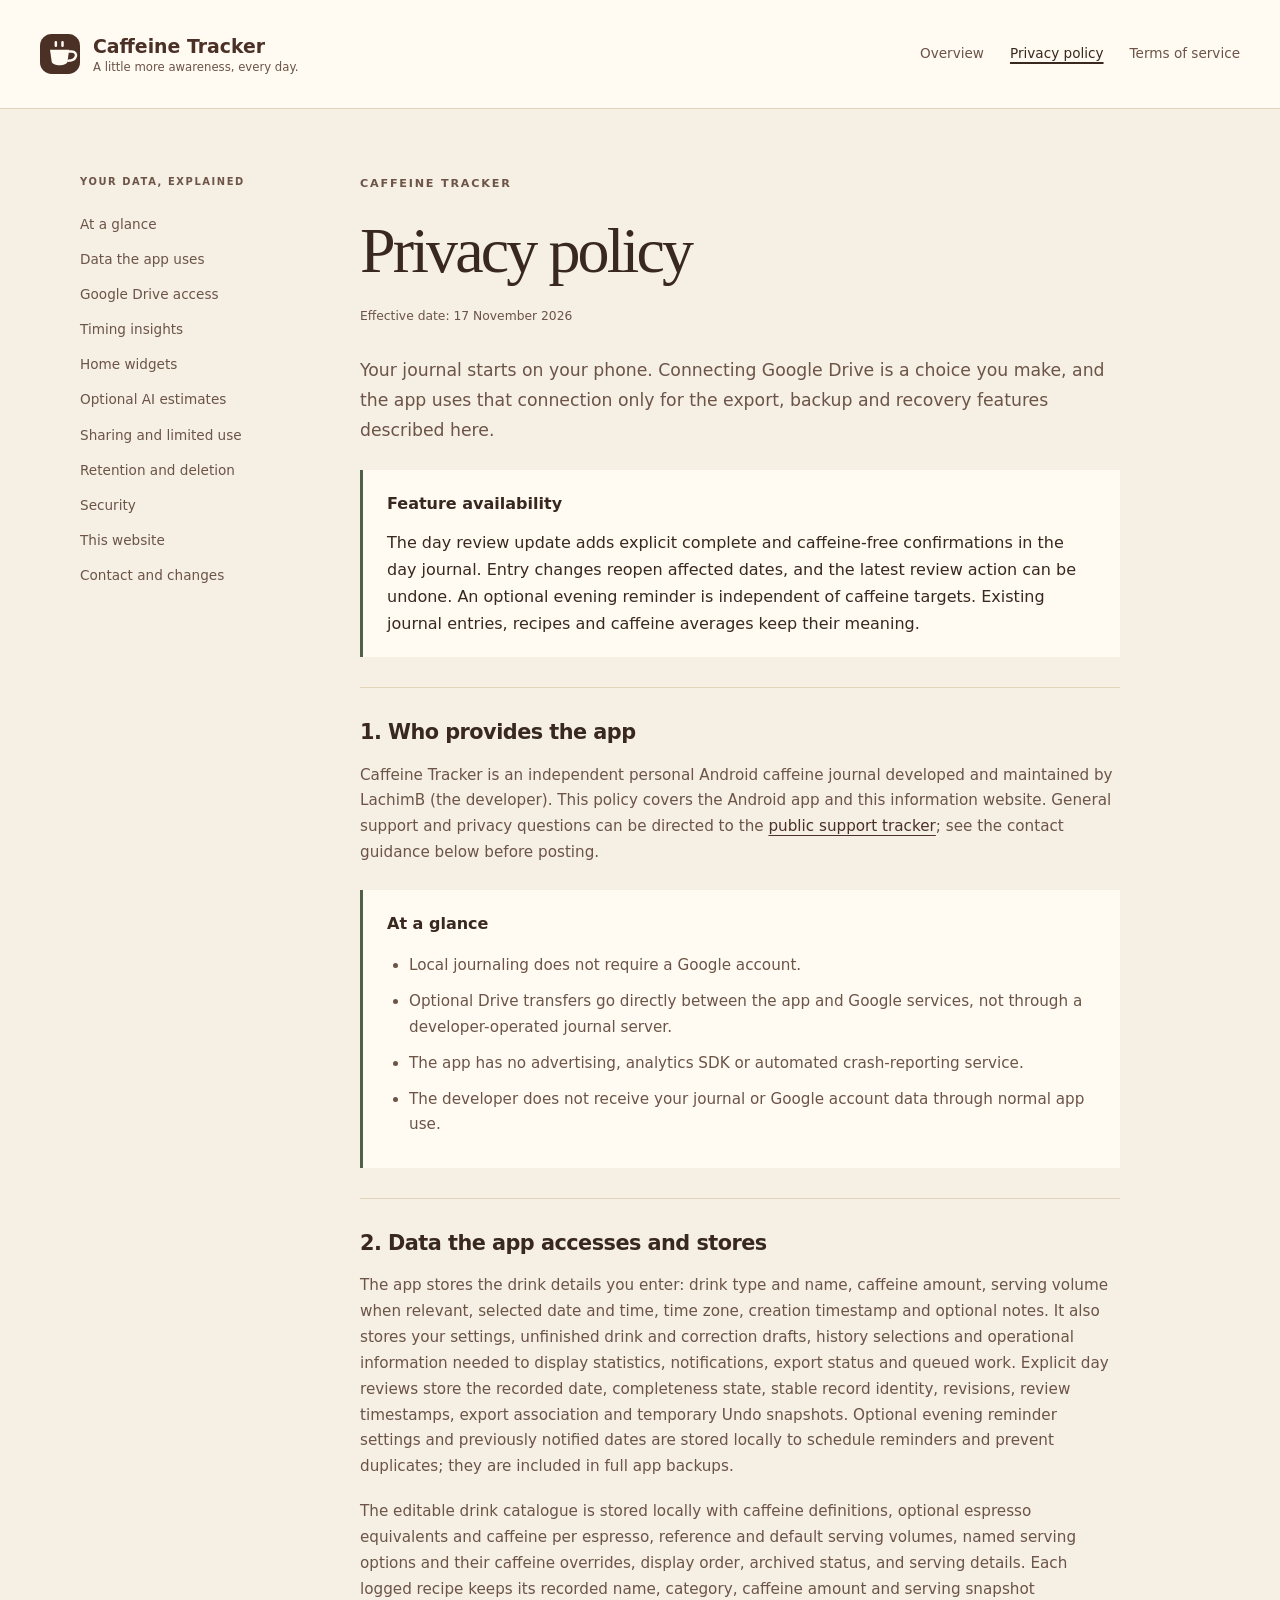
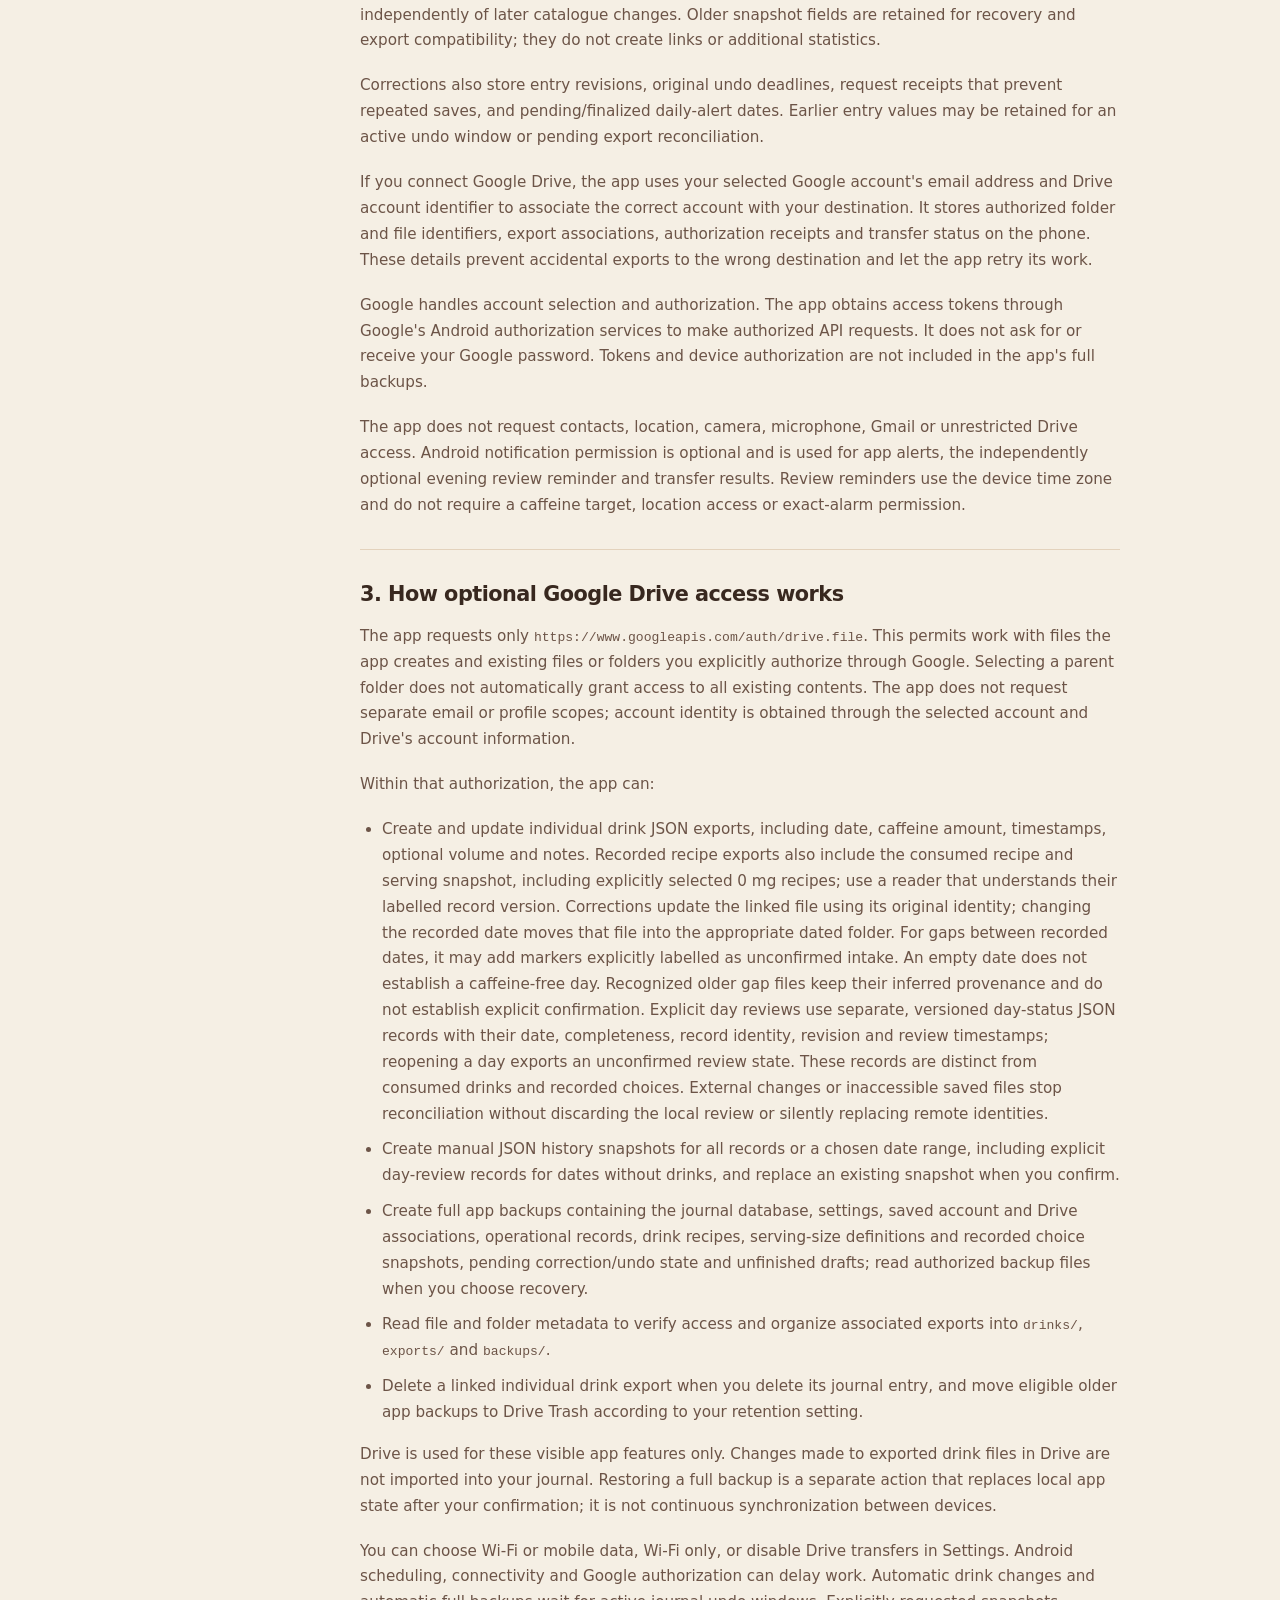
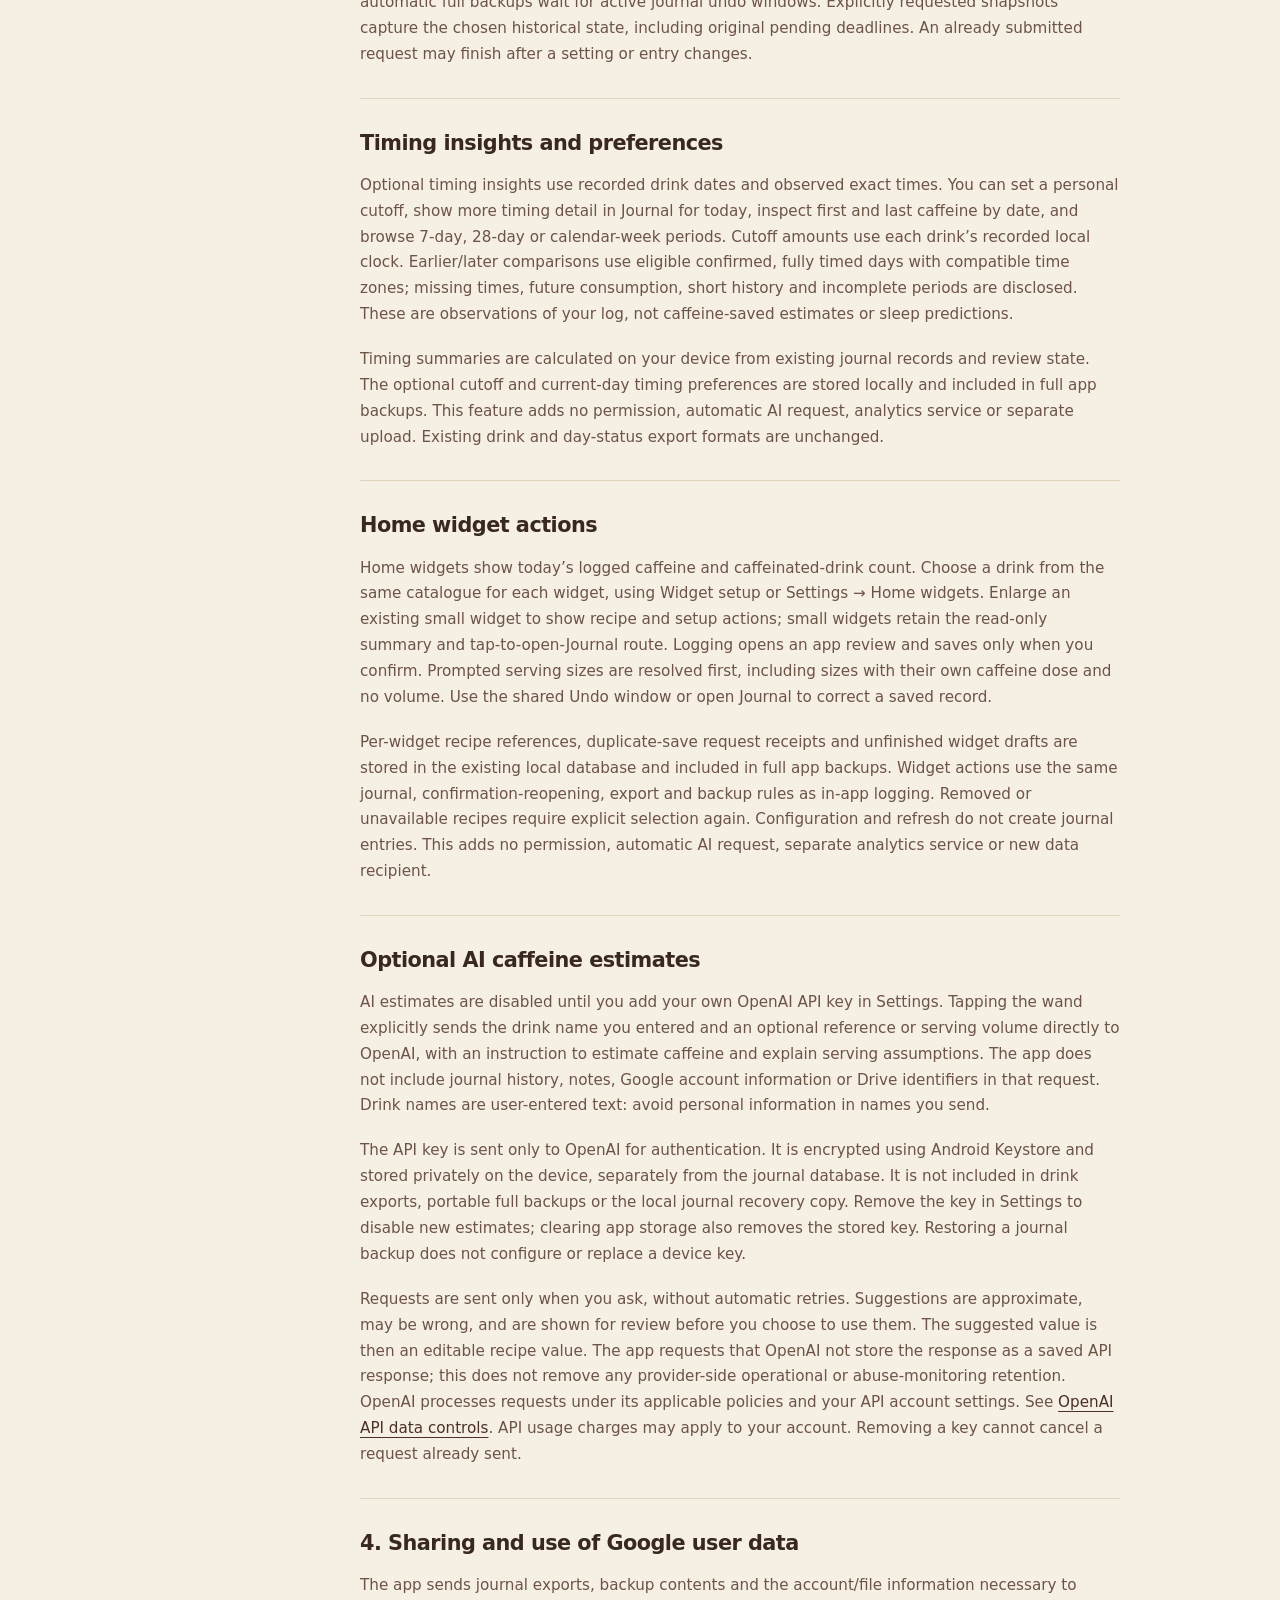
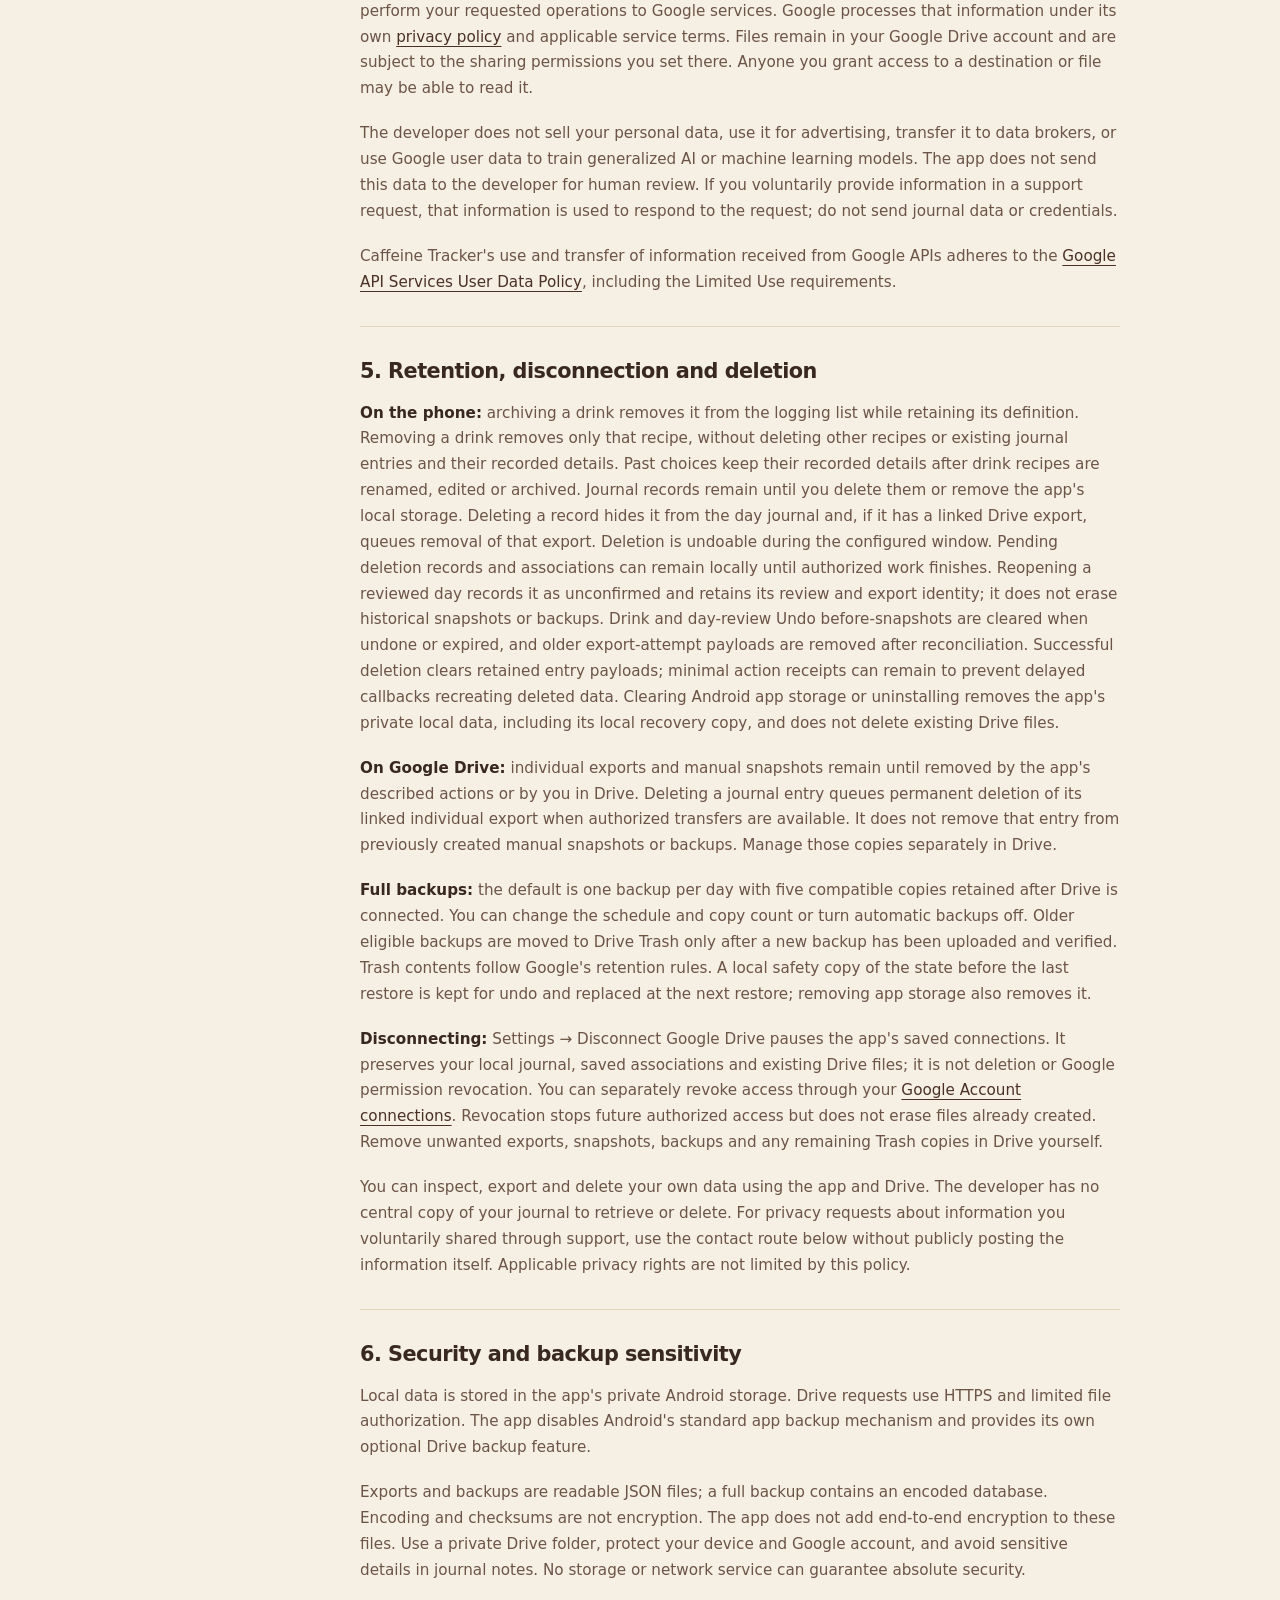
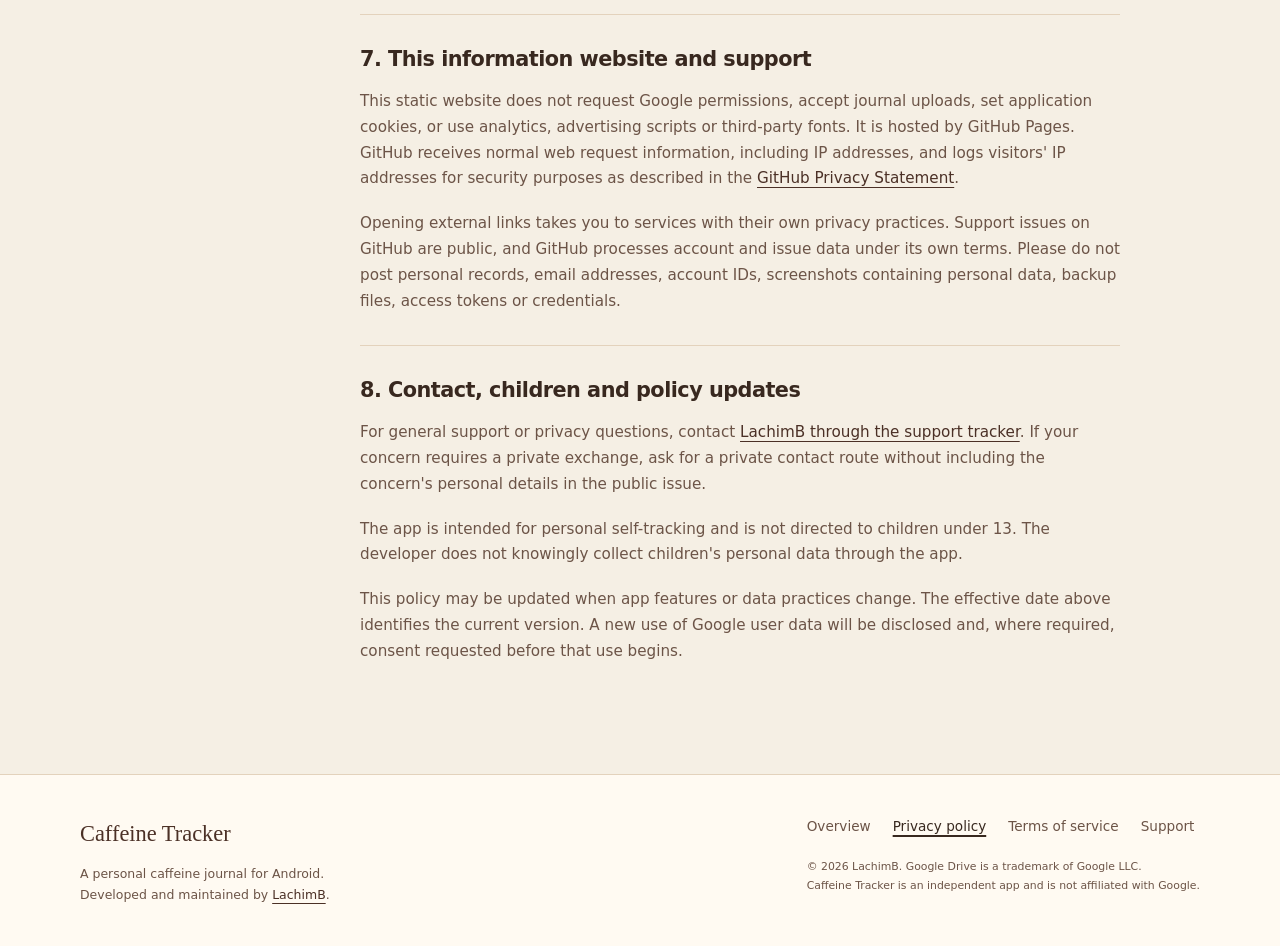
==== commit 5ba7f2e6: "Name the combined day screen Journal throughout public guidance" ====
--- a/privacy.html
+++ b/privacy.html
@@ -19,7 +19,7 @@
 <section id="overview"><h2>1. Who provides the app</h2><p>Caffeine Tracker is an independent personal Android caffeine journal developed and maintained by LachimB (the developer). This policy covers the Android app and this information website. General support and privacy questions can be directed to the <a href="https://github.com/LachimB/caffeine-tracker-info/issues">public support tracker</a>; see the contact guidance below before posting.</p><div class="callout"><strong>At a glance</strong><ul><li>Local journaling does not require a Google account.</li><li>Optional Drive transfers go directly between the app and Google services, not through a developer-operated journal server.</li><li>The app has no advertising, analytics SDK or automated crash-reporting service.</li><li>The developer does not receive your journal or Google account data through normal app use.</li></ul></div></section>
 <section id="data"><h2>2. Data the app accesses and stores</h2><p>The app stores the drink details you enter: drink type and name, caffeine amount, serving volume when relevant, selected date and time, time zone, creation timestamp and optional notes. It also stores your settings, unfinished drink and correction drafts, history selections and operational information needed to display statistics, notifications, export status and queued work. Explicit day reviews store the recorded date, completeness state, stable record identity, revisions, review timestamps, export association and temporary Undo snapshots. Optional evening reminder settings and previously notified dates are stored locally to schedule reminders and prevent duplicates; they are included in full app backups.</p><p>The editable drink catalogue is stored locally with caffeine definitions, optional espresso equivalents and caffeine per espresso, reference and default serving volumes, named serving options and their caffeine overrides, display order, archived status, and serving details. Each logged recipe keeps its recorded name, category, caffeine amount and serving snapshot independently of later catalogue changes. Older snapshot fields are retained for recovery and export compatibility; they do not create links or additional statistics.</p><p>Corrections also store entry revisions, original undo deadlines, request receipts that prevent repeated saves, and pending/finalized daily-alert dates. Earlier entry values may be retained for an active undo window or pending export reconciliation.</p><p>If you connect Google Drive, the app uses your selected Google account's email address and Drive account identifier to associate the correct account with your destination. It stores authorized folder and file identifiers, export associations, authorization receipts and transfer status on the phone. These details prevent accidental exports to the wrong destination and let the app retry its work.</p><p>Google handles account selection and authorization. The app obtains access tokens through Google's Android authorization services to make authorized API requests. It does not ask for or receive your Google password. Tokens and device authorization are not included in the app's full backups.</p><p>The app does not request contacts, location, camera, microphone, Gmail or unrestricted Drive access. Android notification permission is optional and is used for app alerts, the independently optional evening review reminder and transfer results. Review reminders use the device time zone and do not require a caffeine target, location access or exact-alarm permission.</p></section>
 <section id="google-drive"><h2>3. How optional Google Drive access works</h2><p>The app requests only <code>https://www.googleapis.com/auth/drive.file</code>. This permits work with files the app creates and existing files or folders you explicitly authorize through Google. Selecting a parent folder does not automatically grant access to all existing contents. The app does not request separate email or profile scopes; account identity is obtained through the selected account and Drive's account information.</p><p>Within that authorization, the app can:</p><ul><li>Create and update individual drink JSON exports, including date, caffeine amount, timestamps, optional volume and notes. Recorded recipe exports also include the consumed recipe and serving snapshot, including explicitly selected 0 mg recipes; use a reader that understands their labelled record version. Corrections update the linked file using its original identity; changing the recorded date moves that file into the appropriate dated folder. For gaps between recorded dates, it may add markers explicitly labelled as unconfirmed intake. An empty date does not establish a caffeine-free day. Recognized older gap files keep their inferred provenance and do not establish explicit confirmation. Explicit day reviews use separate, versioned day-status JSON records with their date, completeness, record identity, revision and review timestamps; reopening a day exports an unconfirmed review state. These records are distinct from consumed drinks and recorded choices. External changes or inaccessible saved files stop reconciliation without discarding the local review or silently replacing remote identities.</li><li>Create manual JSON history snapshots for all records or a chosen date range, including explicit day-review records for dates without drinks, and replace an existing snapshot when you confirm.</li><li>Create full app backups containing the journal database, settings, saved account and Drive associations, operational records, drink recipes, serving-size definitions and recorded choice snapshots, pending correction/undo state and unfinished drafts; read authorized backup files when you choose recovery.</li><li>Read file and folder metadata to verify access and organize associated exports into <code>drinks/</code>, <code>exports/</code> and <code>backups/</code>.</li><li>Delete a linked individual drink export when you delete its journal entry, and move eligible older app backups to Drive Trash according to your retention setting.</li></ul><p>Drive is used for these visible app features only. Changes made to exported drink files in Drive are not imported into your journal. Restoring a full backup is a separate action that replaces local app state after your confirmation; it is not continuous synchronization between devices.</p><p>You can choose Wi-Fi or mobile data, Wi-Fi only, or disable Drive transfers in Settings. Android scheduling, connectivity and Google authorization can delay work. Automatic drink changes and automatic full backups wait for active journal undo windows. Explicitly requested snapshots capture the chosen historical state, including original pending deadlines. An already submitted request may finish after a setting or entry changes.</p></section>
-<section id="timing"><h2>Timing insights and preferences</h2><p>Optional timing insights use recorded drink dates and observed exact times. You can set a personal cutoff, show more timing detail on Today, inspect first and last caffeine by date, and browse 7-day, 28-day or calendar-week periods. Cutoff amounts use each drink’s recorded local clock. Earlier/later comparisons use eligible confirmed, fully timed days with compatible time zones; missing times, future consumption, short history and incomplete periods are disclosed. These are observations of your log, not caffeine-saved estimates or sleep predictions.</p><p>Timing summaries are calculated on your device from existing journal records and review state. The optional cutoff and Today-detail preferences are stored locally and included in full app backups. This feature adds no permission, automatic AI request, analytics service or separate upload. Existing drink and day-status export formats are unchanged.</p></section><section id="widgets"><h2>Home widget actions</h2><p>Home widgets show today’s logged caffeine and caffeinated-drink count. Choose a drink from the same catalogue for each widget, using Widget setup or Settings → Home widgets. Enlarge an existing small widget to show recipe and setup actions; small widgets retain the read-only summary and tap-to-open-Today route. Logging opens an app review and saves only when you confirm. Prompted serving sizes are resolved first, including sizes with their own caffeine dose and no volume. Use the shared Undo window or open Today to correct a saved record.</p><p>Per-widget recipe references, duplicate-save request receipts and unfinished widget drafts are stored in the existing local database and included in full app backups. Widget actions use the same journal, confirmation-reopening, export and backup rules as in-app logging. Removed or unavailable recipes require explicit selection again. Configuration and refresh do not create journal entries. This adds no permission, automatic AI request, separate analytics service or new data recipient.</p></section><section id="optional-ai"><h2>Optional AI caffeine estimates</h2><p>AI estimates are disabled until you add your own OpenAI API key in Settings. Tapping the wand explicitly sends the drink name you entered and an optional reference or serving volume directly to OpenAI, with an instruction to estimate caffeine and explain serving assumptions. The app does not include journal history, notes, Google account information or Drive identifiers in that request. Drink names are user-entered text: avoid personal information in names you send.</p><p>The API key is sent only to OpenAI for authentication. It is encrypted using Android Keystore and stored privately on the device, separately from the journal database. It is not included in drink exports, portable full backups or the local journal recovery copy. Remove the key in Settings to disable new estimates; clearing app storage also removes the stored key. Restoring a journal backup does not configure or replace a device key.</p><p>Requests are sent only when you ask, without automatic retries. Suggestions are approximate, may be wrong, and are shown for review before you choose to use them. The suggested value is then an editable recipe value. The app requests that OpenAI not store the response as a saved API response; this does not remove any provider-side operational or abuse-monitoring retention. OpenAI processes requests under its applicable policies and your API account settings. See <a href="https://developers.openai.com/api/docs/guides/your-data">OpenAI API data controls</a>. API usage charges may apply to your account. Removing a key cannot cancel a request already sent.</p></section><section id="sharing"><h2>4. Sharing and use of Google user data</h2><p>The app sends journal exports, backup contents and the account/file information necessary to perform your requested operations to Google services. Google processes that information under its own <a href="https://policies.google.com/privacy">privacy policy</a> and applicable service terms. Files remain in your Google Drive account and are subject to the sharing permissions you set there. Anyone you grant access to a destination or file may be able to read it.</p><p>The developer does not sell your personal data, use it for advertising, transfer it to data brokers, or use Google user data to train generalized AI or machine learning models. The app does not send this data to the developer for human review. If you voluntarily provide information in a support request, that information is used to respond to the request; do not send journal data or credentials.</p><p>Caffeine Tracker's use and transfer of information received from Google APIs adheres to the <a href="https://developers.google.com/terms/api-services-user-data-policy">Google API Services User Data Policy</a>, including the Limited Use requirements.</p></section>
+<section id="timing"><h2>Timing insights and preferences</h2><p>Optional timing insights use recorded drink dates and observed exact times. You can set a personal cutoff, show more timing detail in Journal for today, inspect first and last caffeine by date, and browse 7-day, 28-day or calendar-week periods. Cutoff amounts use each drink’s recorded local clock. Earlier/later comparisons use eligible confirmed, fully timed days with compatible time zones; missing times, future consumption, short history and incomplete periods are disclosed. These are observations of your log, not caffeine-saved estimates or sleep predictions.</p><p>Timing summaries are calculated on your device from existing journal records and review state. The optional cutoff and current-day timing preferences are stored locally and included in full app backups. This feature adds no permission, automatic AI request, analytics service or separate upload. Existing drink and day-status export formats are unchanged.</p></section><section id="widgets"><h2>Home widget actions</h2><p>Home widgets show today’s logged caffeine and caffeinated-drink count. Choose a drink from the same catalogue for each widget, using Widget setup or Settings → Home widgets. Enlarge an existing small widget to show recipe and setup actions; small widgets retain the read-only summary and tap-to-open-Journal route. Logging opens an app review and saves only when you confirm. Prompted serving sizes are resolved first, including sizes with their own caffeine dose and no volume. Use the shared Undo window or open Journal to correct a saved record.</p><p>Per-widget recipe references, duplicate-save request receipts and unfinished widget drafts are stored in the existing local database and included in full app backups. Widget actions use the same journal, confirmation-reopening, export and backup rules as in-app logging. Removed or unavailable recipes require explicit selection again. Configuration and refresh do not create journal entries. This adds no permission, automatic AI request, separate analytics service or new data recipient.</p></section><section id="optional-ai"><h2>Optional AI caffeine estimates</h2><p>AI estimates are disabled until you add your own OpenAI API key in Settings. Tapping the wand explicitly sends the drink name you entered and an optional reference or serving volume directly to OpenAI, with an instruction to estimate caffeine and explain serving assumptions. The app does not include journal history, notes, Google account information or Drive identifiers in that request. Drink names are user-entered text: avoid personal information in names you send.</p><p>The API key is sent only to OpenAI for authentication. It is encrypted using Android Keystore and stored privately on the device, separately from the journal database. It is not included in drink exports, portable full backups or the local journal recovery copy. Remove the key in Settings to disable new estimates; clearing app storage also removes the stored key. Restoring a journal backup does not configure or replace a device key.</p><p>Requests are sent only when you ask, without automatic retries. Suggestions are approximate, may be wrong, and are shown for review before you choose to use them. The suggested value is then an editable recipe value. The app requests that OpenAI not store the response as a saved API response; this does not remove any provider-side operational or abuse-monitoring retention. OpenAI processes requests under its applicable policies and your API account settings. See <a href="https://developers.openai.com/api/docs/guides/your-data">OpenAI API data controls</a>. API usage charges may apply to your account. Removing a key cannot cancel a request already sent.</p></section><section id="sharing"><h2>4. Sharing and use of Google user data</h2><p>The app sends journal exports, backup contents and the account/file information necessary to perform your requested operations to Google services. Google processes that information under its own <a href="https://policies.google.com/privacy">privacy policy</a> and applicable service terms. Files remain in your Google Drive account and are subject to the sharing permissions you set there. Anyone you grant access to a destination or file may be able to read it.</p><p>The developer does not sell your personal data, use it for advertising, transfer it to data brokers, or use Google user data to train generalized AI or machine learning models. The app does not send this data to the developer for human review. If you voluntarily provide information in a support request, that information is used to respond to the request; do not send journal data or credentials.</p><p>Caffeine Tracker's use and transfer of information received from Google APIs adheres to the <a href="https://developers.google.com/terms/api-services-user-data-policy">Google API Services User Data Policy</a>, including the Limited Use requirements.</p></section>
 <section id="retention"><h2>5. Retention, disconnection and deletion</h2><p><strong>On the phone:</strong> archiving a drink removes it from the logging list while retaining its definition. Removing a drink removes only that recipe, without deleting other recipes or existing journal entries and their recorded details. Past choices keep their recorded details after drink recipes are renamed, edited or archived. Journal records remain until you delete them or remove the app's local storage. Deleting a record hides it from the day journal and, if it has a linked Drive export, queues removal of that export. Deletion is undoable during the configured window. Pending deletion records and associations can remain locally until authorized work finishes. Reopening a reviewed day records it as unconfirmed and retains its review and export identity; it does not erase historical snapshots or backups. Drink and day-review Undo before-snapshots are cleared when undone or expired, and older export-attempt payloads are removed after reconciliation. Successful deletion clears retained entry payloads; minimal action receipts can remain to prevent delayed callbacks recreating deleted data. Clearing Android app storage or uninstalling removes the app's private local data, including its local recovery copy, and does not delete existing Drive files.</p><p><strong>On Google Drive:</strong> individual exports and manual snapshots remain until removed by the app's described actions or by you in Drive. Deleting a journal entry queues permanent deletion of its linked individual export when authorized transfers are available. It does not remove that entry from previously created manual snapshots or backups. Manage those copies separately in Drive.</p><p><strong>Full backups:</strong> the default is one backup per day with five compatible copies retained after Drive is connected. You can change the schedule and copy count or turn automatic backups off. Older eligible backups are moved to Drive Trash only after a new backup has been uploaded and verified. Trash contents follow Google's retention rules. A local safety copy of the state before the last restore is kept for undo and replaced at the next restore; removing app storage also removes it.</p><p><strong>Disconnecting:</strong> Settings → Disconnect Google Drive pauses the app's saved connections. It preserves your local journal, saved associations and existing Drive files; it is not deletion or Google permission revocation. You can separately revoke access through your <a href="https://myaccount.google.com/connections">Google Account connections</a>. Revocation stops future authorized access but does not erase files already created. Remove unwanted exports, snapshots, backups and any remaining Trash copies in Drive yourself.</p><p>You can inspect, export and delete your own data using the app and Drive. The developer has no central copy of your journal to retrieve or delete. For privacy requests about information you voluntarily shared through support, use the contact route below without publicly posting the information itself. Applicable privacy rights are not limited by this policy.</p></section>
 <section id="security"><h2>6. Security and backup sensitivity</h2><p>Local data is stored in the app's private Android storage. Drive requests use HTTPS and limited file authorization. The app disables Android's standard app backup mechanism and provides its own optional Drive backup feature.</p><p>Exports and backups are readable JSON files; a full backup contains an encoded database. Encoding and checksums are not encryption. The app does not add end-to-end encryption to these files. Use a private Drive folder, protect your device and Google account, and avoid sensitive details in journal notes. No storage or network service can guarantee absolute security.</p></section>
 <section id="website"><h2>7. This information website and support</h2><p>This static website does not request Google permissions, accept journal uploads, set application cookies, or use analytics, advertising scripts or third-party fonts. It is hosted by GitHub Pages. GitHub receives normal web request information, including IP addresses, and logs visitors' IP addresses for security purposes as described in the <a href="https://docs.github.com/en/site-policy/privacy-policies/github-general-privacy-statement">GitHub Privacy Statement</a>.</p><p>Opening external links takes you to services with their own privacy practices. Support issues on GitHub are public, and GitHub processes account and issue data under its own terms. Please do not post personal records, email addresses, account IDs, screenshots containing personal data, backup files, access tokens or credentials.</p></section>
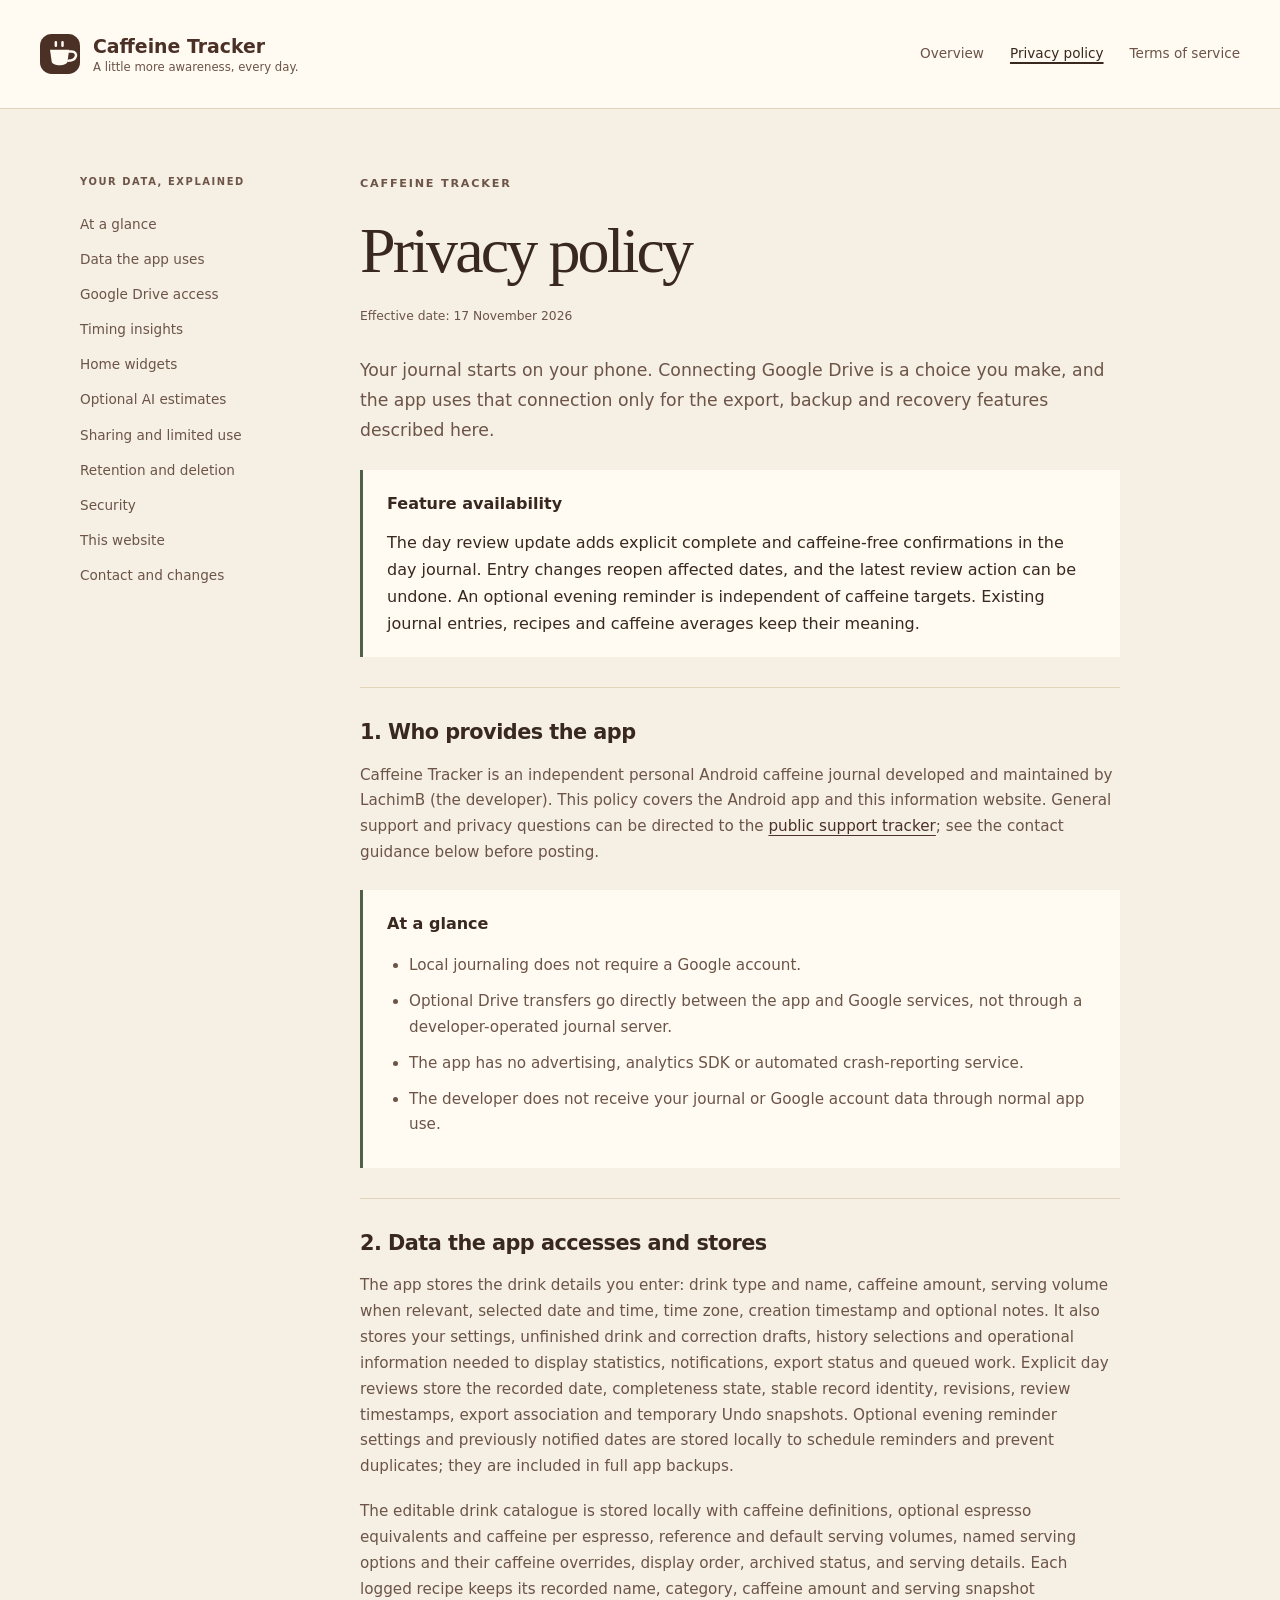
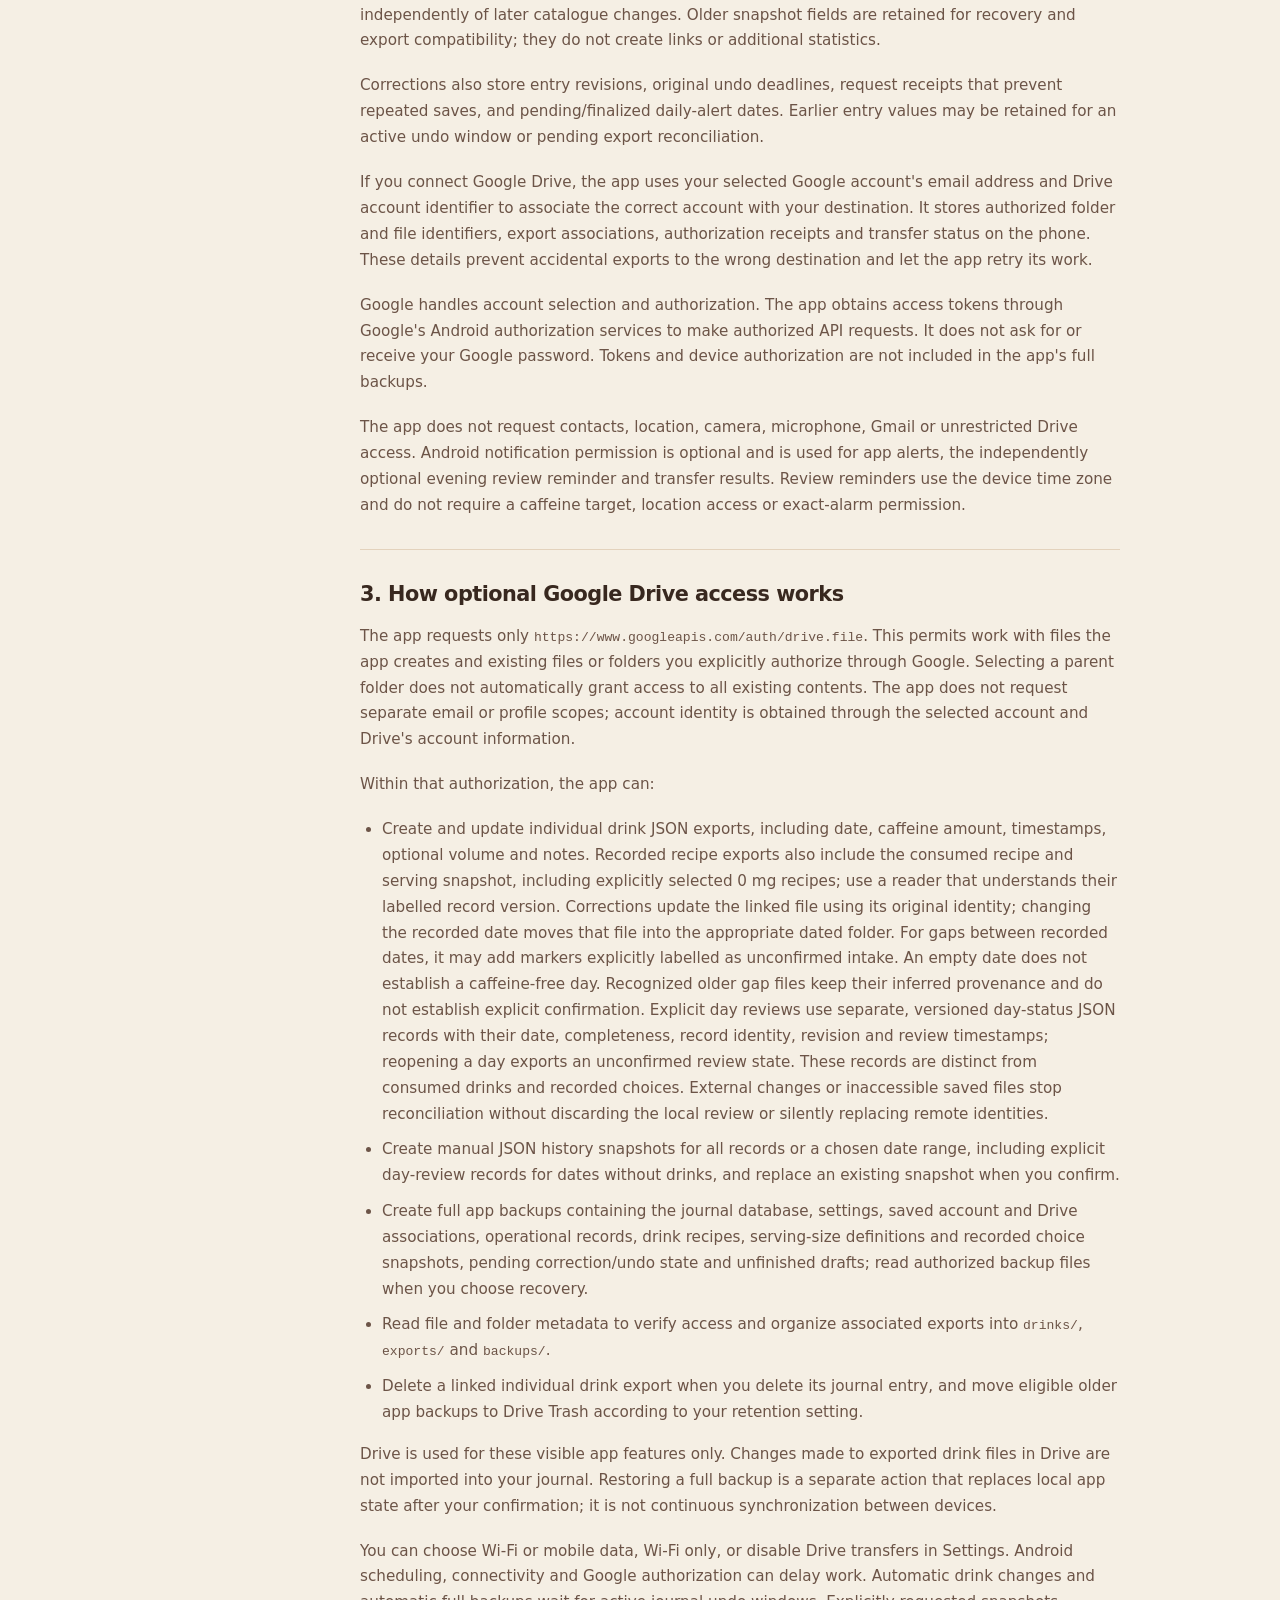
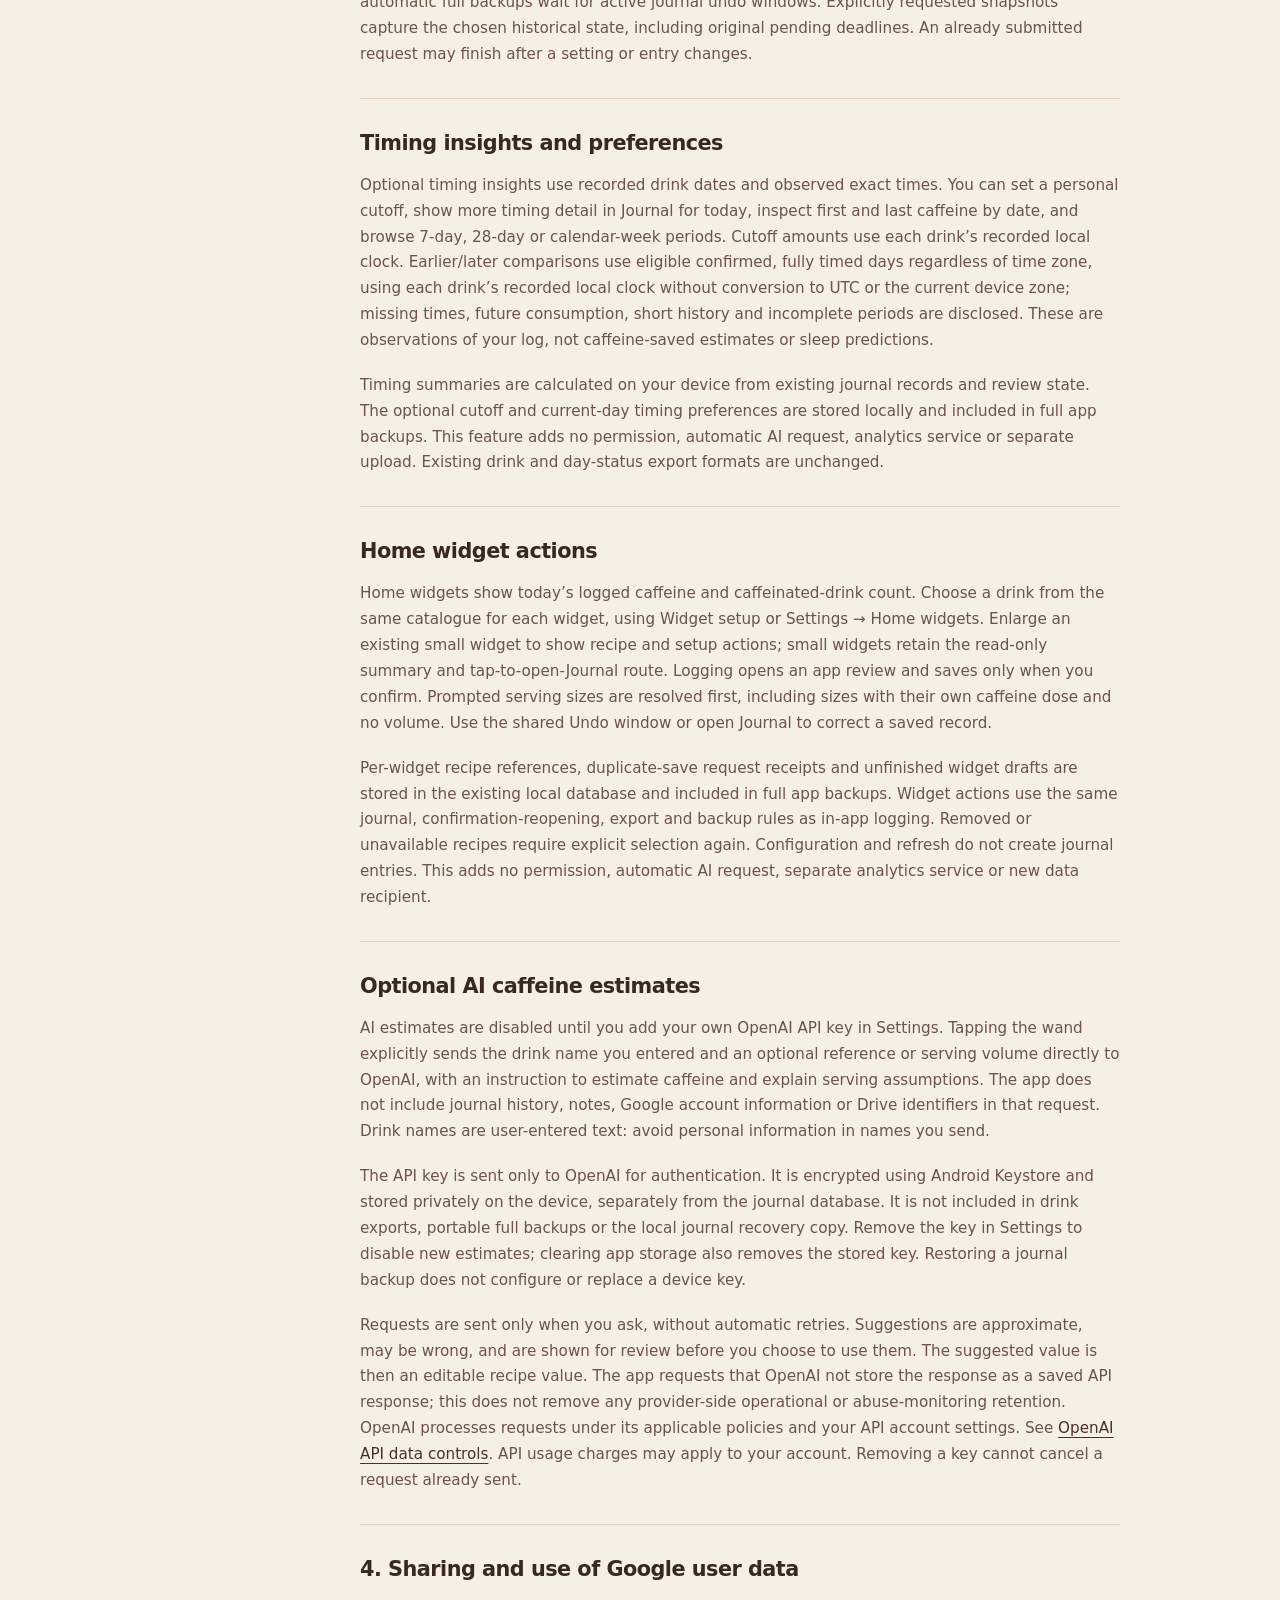
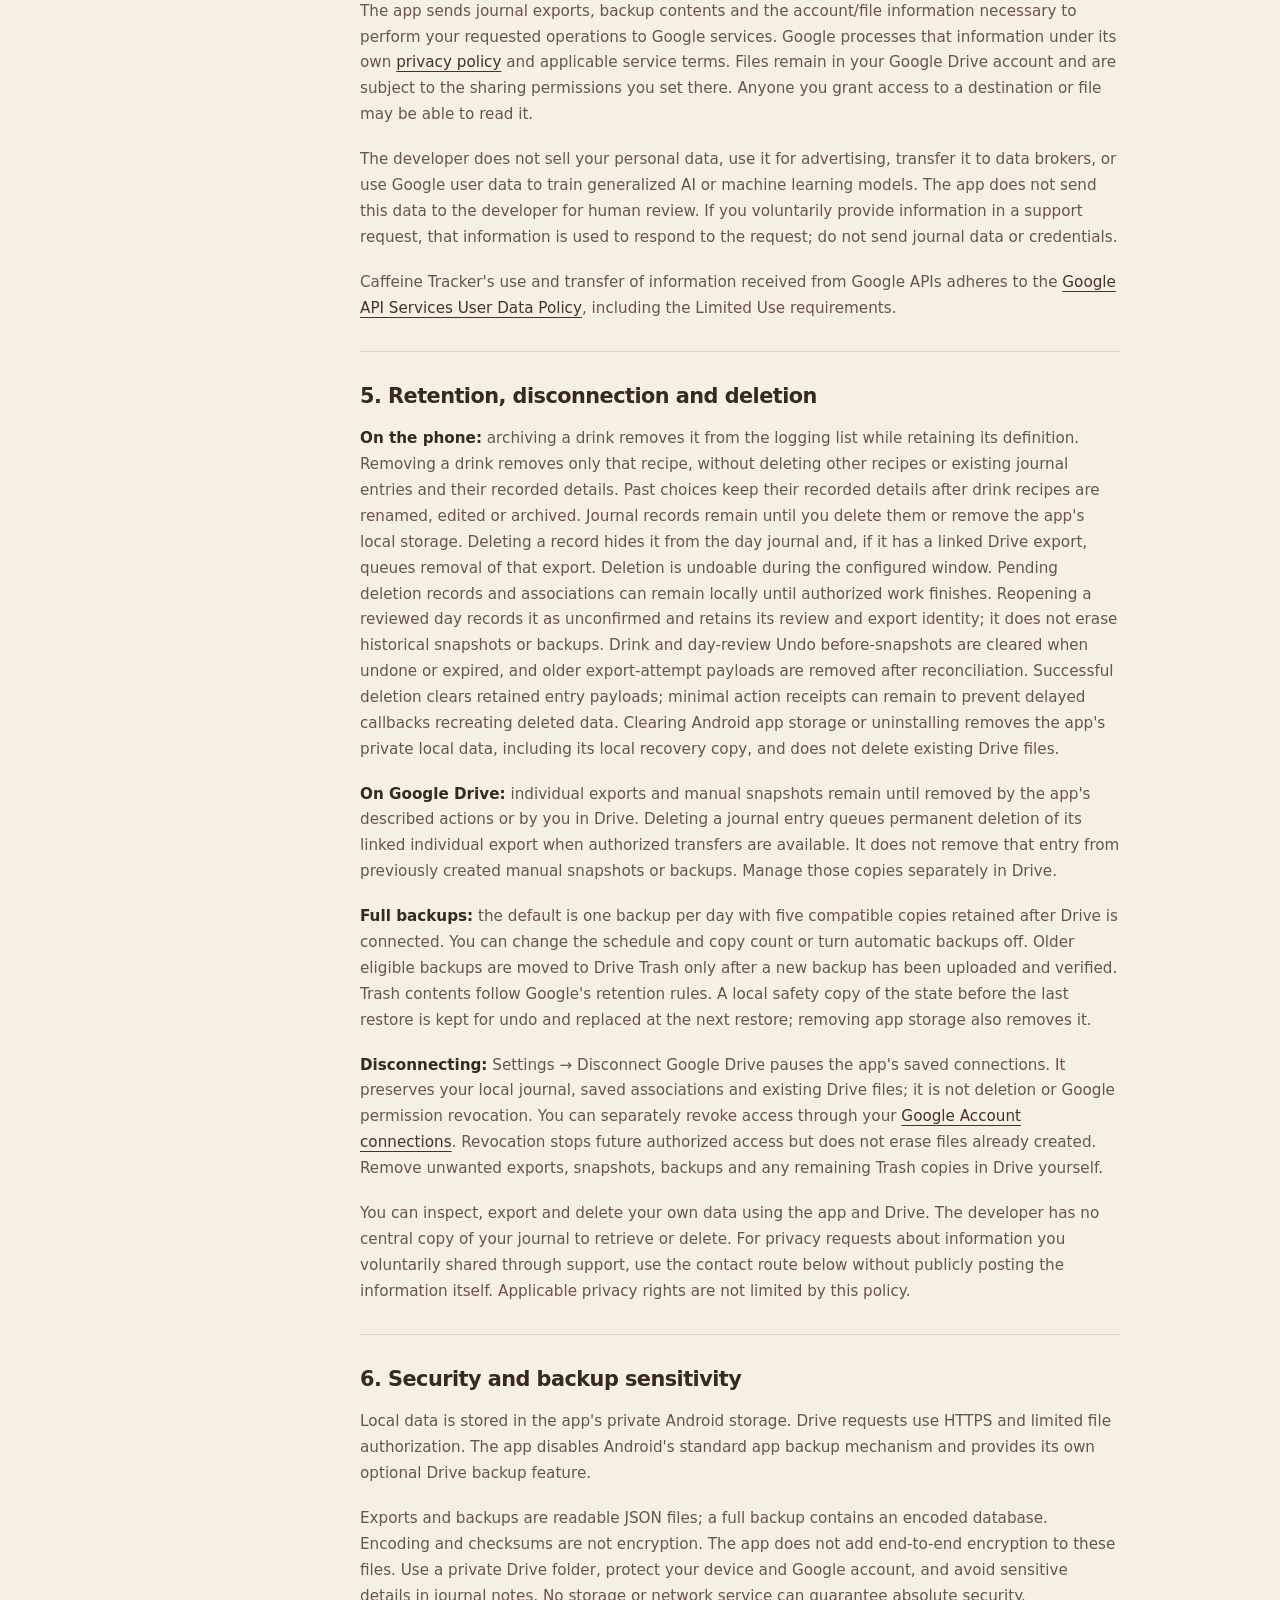
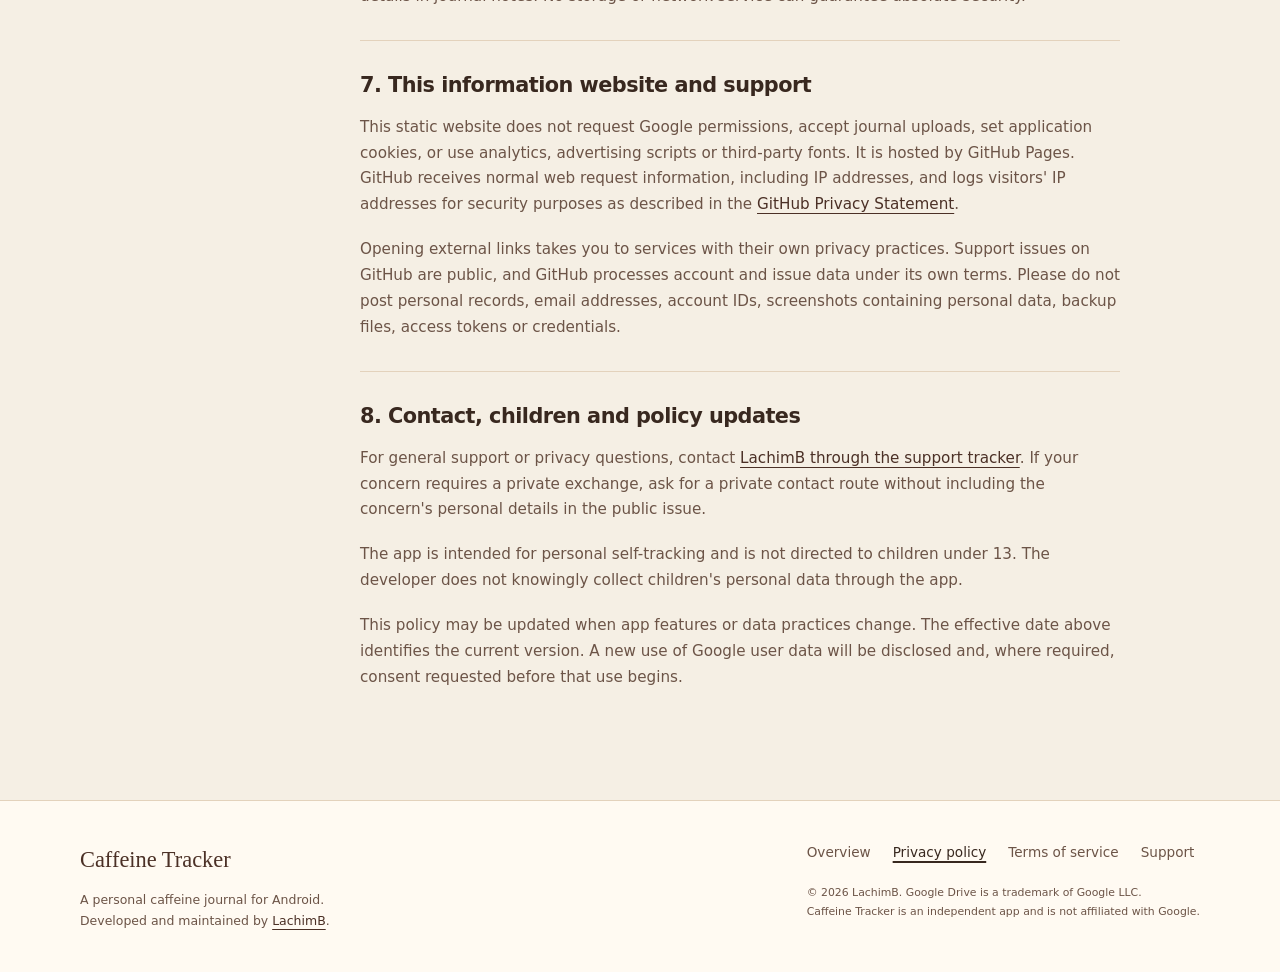
==== commit 850a64a2: "Clarify recorded local clock timing comparisons" ====
--- a/privacy.html
+++ b/privacy.html
@@ -19,7 +19,7 @@
 <section id="overview"><h2>1. Who provides the app</h2><p>Caffeine Tracker is an independent personal Android caffeine journal developed and maintained by LachimB (the developer). This policy covers the Android app and this information website. General support and privacy questions can be directed to the <a href="https://github.com/LachimB/caffeine-tracker-info/issues">public support tracker</a>; see the contact guidance below before posting.</p><div class="callout"><strong>At a glance</strong><ul><li>Local journaling does not require a Google account.</li><li>Optional Drive transfers go directly between the app and Google services, not through a developer-operated journal server.</li><li>The app has no advertising, analytics SDK or automated crash-reporting service.</li><li>The developer does not receive your journal or Google account data through normal app use.</li></ul></div></section>
 <section id="data"><h2>2. Data the app accesses and stores</h2><p>The app stores the drink details you enter: drink type and name, caffeine amount, serving volume when relevant, selected date and time, time zone, creation timestamp and optional notes. It also stores your settings, unfinished drink and correction drafts, history selections and operational information needed to display statistics, notifications, export status and queued work. Explicit day reviews store the recorded date, completeness state, stable record identity, revisions, review timestamps, export association and temporary Undo snapshots. Optional evening reminder settings and previously notified dates are stored locally to schedule reminders and prevent duplicates; they are included in full app backups.</p><p>The editable drink catalogue is stored locally with caffeine definitions, optional espresso equivalents and caffeine per espresso, reference and default serving volumes, named serving options and their caffeine overrides, display order, archived status, and serving details. Each logged recipe keeps its recorded name, category, caffeine amount and serving snapshot independently of later catalogue changes. Older snapshot fields are retained for recovery and export compatibility; they do not create links or additional statistics.</p><p>Corrections also store entry revisions, original undo deadlines, request receipts that prevent repeated saves, and pending/finalized daily-alert dates. Earlier entry values may be retained for an active undo window or pending export reconciliation.</p><p>If you connect Google Drive, the app uses your selected Google account's email address and Drive account identifier to associate the correct account with your destination. It stores authorized folder and file identifiers, export associations, authorization receipts and transfer status on the phone. These details prevent accidental exports to the wrong destination and let the app retry its work.</p><p>Google handles account selection and authorization. The app obtains access tokens through Google's Android authorization services to make authorized API requests. It does not ask for or receive your Google password. Tokens and device authorization are not included in the app's full backups.</p><p>The app does not request contacts, location, camera, microphone, Gmail or unrestricted Drive access. Android notification permission is optional and is used for app alerts, the independently optional evening review reminder and transfer results. Review reminders use the device time zone and do not require a caffeine target, location access or exact-alarm permission.</p></section>
 <section id="google-drive"><h2>3. How optional Google Drive access works</h2><p>The app requests only <code>https://www.googleapis.com/auth/drive.file</code>. This permits work with files the app creates and existing files or folders you explicitly authorize through Google. Selecting a parent folder does not automatically grant access to all existing contents. The app does not request separate email or profile scopes; account identity is obtained through the selected account and Drive's account information.</p><p>Within that authorization, the app can:</p><ul><li>Create and update individual drink JSON exports, including date, caffeine amount, timestamps, optional volume and notes. Recorded recipe exports also include the consumed recipe and serving snapshot, including explicitly selected 0 mg recipes; use a reader that understands their labelled record version. Corrections update the linked file using its original identity; changing the recorded date moves that file into the appropriate dated folder. For gaps between recorded dates, it may add markers explicitly labelled as unconfirmed intake. An empty date does not establish a caffeine-free day. Recognized older gap files keep their inferred provenance and do not establish explicit confirmation. Explicit day reviews use separate, versioned day-status JSON records with their date, completeness, record identity, revision and review timestamps; reopening a day exports an unconfirmed review state. These records are distinct from consumed drinks and recorded choices. External changes or inaccessible saved files stop reconciliation without discarding the local review or silently replacing remote identities.</li><li>Create manual JSON history snapshots for all records or a chosen date range, including explicit day-review records for dates without drinks, and replace an existing snapshot when you confirm.</li><li>Create full app backups containing the journal database, settings, saved account and Drive associations, operational records, drink recipes, serving-size definitions and recorded choice snapshots, pending correction/undo state and unfinished drafts; read authorized backup files when you choose recovery.</li><li>Read file and folder metadata to verify access and organize associated exports into <code>drinks/</code>, <code>exports/</code> and <code>backups/</code>.</li><li>Delete a linked individual drink export when you delete its journal entry, and move eligible older app backups to Drive Trash according to your retention setting.</li></ul><p>Drive is used for these visible app features only. Changes made to exported drink files in Drive are not imported into your journal. Restoring a full backup is a separate action that replaces local app state after your confirmation; it is not continuous synchronization between devices.</p><p>You can choose Wi-Fi or mobile data, Wi-Fi only, or disable Drive transfers in Settings. Android scheduling, connectivity and Google authorization can delay work. Automatic drink changes and automatic full backups wait for active journal undo windows. Explicitly requested snapshots capture the chosen historical state, including original pending deadlines. An already submitted request may finish after a setting or entry changes.</p></section>
-<section id="timing"><h2>Timing insights and preferences</h2><p>Optional timing insights use recorded drink dates and observed exact times. You can set a personal cutoff, show more timing detail in Journal for today, inspect first and last caffeine by date, and browse 7-day, 28-day or calendar-week periods. Cutoff amounts use each drink’s recorded local clock. Earlier/later comparisons use eligible confirmed, fully timed days with compatible time zones; missing times, future consumption, short history and incomplete periods are disclosed. These are observations of your log, not caffeine-saved estimates or sleep predictions.</p><p>Timing summaries are calculated on your device from existing journal records and review state. The optional cutoff and current-day timing preferences are stored locally and included in full app backups. This feature adds no permission, automatic AI request, analytics service or separate upload. Existing drink and day-status export formats are unchanged.</p></section><section id="widgets"><h2>Home widget actions</h2><p>Home widgets show today’s logged caffeine and caffeinated-drink count. Choose a drink from the same catalogue for each widget, using Widget setup or Settings → Home widgets. Enlarge an existing small widget to show recipe and setup actions; small widgets retain the read-only summary and tap-to-open-Journal route. Logging opens an app review and saves only when you confirm. Prompted serving sizes are resolved first, including sizes with their own caffeine dose and no volume. Use the shared Undo window or open Journal to correct a saved record.</p><p>Per-widget recipe references, duplicate-save request receipts and unfinished widget drafts are stored in the existing local database and included in full app backups. Widget actions use the same journal, confirmation-reopening, export and backup rules as in-app logging. Removed or unavailable recipes require explicit selection again. Configuration and refresh do not create journal entries. This adds no permission, automatic AI request, separate analytics service or new data recipient.</p></section><section id="optional-ai"><h2>Optional AI caffeine estimates</h2><p>AI estimates are disabled until you add your own OpenAI API key in Settings. Tapping the wand explicitly sends the drink name you entered and an optional reference or serving volume directly to OpenAI, with an instruction to estimate caffeine and explain serving assumptions. The app does not include journal history, notes, Google account information or Drive identifiers in that request. Drink names are user-entered text: avoid personal information in names you send.</p><p>The API key is sent only to OpenAI for authentication. It is encrypted using Android Keystore and stored privately on the device, separately from the journal database. It is not included in drink exports, portable full backups or the local journal recovery copy. Remove the key in Settings to disable new estimates; clearing app storage also removes the stored key. Restoring a journal backup does not configure or replace a device key.</p><p>Requests are sent only when you ask, without automatic retries. Suggestions are approximate, may be wrong, and are shown for review before you choose to use them. The suggested value is then an editable recipe value. The app requests that OpenAI not store the response as a saved API response; this does not remove any provider-side operational or abuse-monitoring retention. OpenAI processes requests under its applicable policies and your API account settings. See <a href="https://developers.openai.com/api/docs/guides/your-data">OpenAI API data controls</a>. API usage charges may apply to your account. Removing a key cannot cancel a request already sent.</p></section><section id="sharing"><h2>4. Sharing and use of Google user data</h2><p>The app sends journal exports, backup contents and the account/file information necessary to perform your requested operations to Google services. Google processes that information under its own <a href="https://policies.google.com/privacy">privacy policy</a> and applicable service terms. Files remain in your Google Drive account and are subject to the sharing permissions you set there. Anyone you grant access to a destination or file may be able to read it.</p><p>The developer does not sell your personal data, use it for advertising, transfer it to data brokers, or use Google user data to train generalized AI or machine learning models. The app does not send this data to the developer for human review. If you voluntarily provide information in a support request, that information is used to respond to the request; do not send journal data or credentials.</p><p>Caffeine Tracker's use and transfer of information received from Google APIs adheres to the <a href="https://developers.google.com/terms/api-services-user-data-policy">Google API Services User Data Policy</a>, including the Limited Use requirements.</p></section>
+<section id="timing"><h2>Timing insights and preferences</h2><p>Optional timing insights use recorded drink dates and observed exact times. You can set a personal cutoff, show more timing detail in Journal for today, inspect first and last caffeine by date, and browse 7-day, 28-day or calendar-week periods. Cutoff amounts use each drink’s recorded local clock. Earlier/later comparisons use eligible confirmed, fully timed days regardless of time zone, using each drink’s recorded local clock without conversion to UTC or the current device zone; missing times, future consumption, short history and incomplete periods are disclosed. These are observations of your log, not caffeine-saved estimates or sleep predictions.</p><p>Timing summaries are calculated on your device from existing journal records and review state. The optional cutoff and current-day timing preferences are stored locally and included in full app backups. This feature adds no permission, automatic AI request, analytics service or separate upload. Existing drink and day-status export formats are unchanged.</p></section><section id="widgets"><h2>Home widget actions</h2><p>Home widgets show today’s logged caffeine and caffeinated-drink count. Choose a drink from the same catalogue for each widget, using Widget setup or Settings → Home widgets. Enlarge an existing small widget to show recipe and setup actions; small widgets retain the read-only summary and tap-to-open-Journal route. Logging opens an app review and saves only when you confirm. Prompted serving sizes are resolved first, including sizes with their own caffeine dose and no volume. Use the shared Undo window or open Journal to correct a saved record.</p><p>Per-widget recipe references, duplicate-save request receipts and unfinished widget drafts are stored in the existing local database and included in full app backups. Widget actions use the same journal, confirmation-reopening, export and backup rules as in-app logging. Removed or unavailable recipes require explicit selection again. Configuration and refresh do not create journal entries. This adds no permission, automatic AI request, separate analytics service or new data recipient.</p></section><section id="optional-ai"><h2>Optional AI caffeine estimates</h2><p>AI estimates are disabled until you add your own OpenAI API key in Settings. Tapping the wand explicitly sends the drink name you entered and an optional reference or serving volume directly to OpenAI, with an instruction to estimate caffeine and explain serving assumptions. The app does not include journal history, notes, Google account information or Drive identifiers in that request. Drink names are user-entered text: avoid personal information in names you send.</p><p>The API key is sent only to OpenAI for authentication. It is encrypted using Android Keystore and stored privately on the device, separately from the journal database. It is not included in drink exports, portable full backups or the local journal recovery copy. Remove the key in Settings to disable new estimates; clearing app storage also removes the stored key. Restoring a journal backup does not configure or replace a device key.</p><p>Requests are sent only when you ask, without automatic retries. Suggestions are approximate, may be wrong, and are shown for review before you choose to use them. The suggested value is then an editable recipe value. The app requests that OpenAI not store the response as a saved API response; this does not remove any provider-side operational or abuse-monitoring retention. OpenAI processes requests under its applicable policies and your API account settings. See <a href="https://developers.openai.com/api/docs/guides/your-data">OpenAI API data controls</a>. API usage charges may apply to your account. Removing a key cannot cancel a request already sent.</p></section><section id="sharing"><h2>4. Sharing and use of Google user data</h2><p>The app sends journal exports, backup contents and the account/file information necessary to perform your requested operations to Google services. Google processes that information under its own <a href="https://policies.google.com/privacy">privacy policy</a> and applicable service terms. Files remain in your Google Drive account and are subject to the sharing permissions you set there. Anyone you grant access to a destination or file may be able to read it.</p><p>The developer does not sell your personal data, use it for advertising, transfer it to data brokers, or use Google user data to train generalized AI or machine learning models. The app does not send this data to the developer for human review. If you voluntarily provide information in a support request, that information is used to respond to the request; do not send journal data or credentials.</p><p>Caffeine Tracker's use and transfer of information received from Google APIs adheres to the <a href="https://developers.google.com/terms/api-services-user-data-policy">Google API Services User Data Policy</a>, including the Limited Use requirements.</p></section>
 <section id="retention"><h2>5. Retention, disconnection and deletion</h2><p><strong>On the phone:</strong> archiving a drink removes it from the logging list while retaining its definition. Removing a drink removes only that recipe, without deleting other recipes or existing journal entries and their recorded details. Past choices keep their recorded details after drink recipes are renamed, edited or archived. Journal records remain until you delete them or remove the app's local storage. Deleting a record hides it from the day journal and, if it has a linked Drive export, queues removal of that export. Deletion is undoable during the configured window. Pending deletion records and associations can remain locally until authorized work finishes. Reopening a reviewed day records it as unconfirmed and retains its review and export identity; it does not erase historical snapshots or backups. Drink and day-review Undo before-snapshots are cleared when undone or expired, and older export-attempt payloads are removed after reconciliation. Successful deletion clears retained entry payloads; minimal action receipts can remain to prevent delayed callbacks recreating deleted data. Clearing Android app storage or uninstalling removes the app's private local data, including its local recovery copy, and does not delete existing Drive files.</p><p><strong>On Google Drive:</strong> individual exports and manual snapshots remain until removed by the app's described actions or by you in Drive. Deleting a journal entry queues permanent deletion of its linked individual export when authorized transfers are available. It does not remove that entry from previously created manual snapshots or backups. Manage those copies separately in Drive.</p><p><strong>Full backups:</strong> the default is one backup per day with five compatible copies retained after Drive is connected. You can change the schedule and copy count or turn automatic backups off. Older eligible backups are moved to Drive Trash only after a new backup has been uploaded and verified. Trash contents follow Google's retention rules. A local safety copy of the state before the last restore is kept for undo and replaced at the next restore; removing app storage also removes it.</p><p><strong>Disconnecting:</strong> Settings → Disconnect Google Drive pauses the app's saved connections. It preserves your local journal, saved associations and existing Drive files; it is not deletion or Google permission revocation. You can separately revoke access through your <a href="https://myaccount.google.com/connections">Google Account connections</a>. Revocation stops future authorized access but does not erase files already created. Remove unwanted exports, snapshots, backups and any remaining Trash copies in Drive yourself.</p><p>You can inspect, export and delete your own data using the app and Drive. The developer has no central copy of your journal to retrieve or delete. For privacy requests about information you voluntarily shared through support, use the contact route below without publicly posting the information itself. Applicable privacy rights are not limited by this policy.</p></section>
 <section id="security"><h2>6. Security and backup sensitivity</h2><p>Local data is stored in the app's private Android storage. Drive requests use HTTPS and limited file authorization. The app disables Android's standard app backup mechanism and provides its own optional Drive backup feature.</p><p>Exports and backups are readable JSON files; a full backup contains an encoded database. Encoding and checksums are not encryption. The app does not add end-to-end encryption to these files. Use a private Drive folder, protect your device and Google account, and avoid sensitive details in journal notes. No storage or network service can guarantee absolute security.</p></section>
 <section id="website"><h2>7. This information website and support</h2><p>This static website does not request Google permissions, accept journal uploads, set application cookies, or use analytics, advertising scripts or third-party fonts. It is hosted by GitHub Pages. GitHub receives normal web request information, including IP addresses, and logs visitors' IP addresses for security purposes as described in the <a href="https://docs.github.com/en/site-policy/privacy-policies/github-general-privacy-statement">GitHub Privacy Statement</a>.</p><p>Opening external links takes you to services with their own privacy practices. Support issues on GitHub are public, and GitHub processes account and issue data under its own terms. Please do not post personal records, email addresses, account IDs, screenshots containing personal data, backup files, access tokens or credentials.</p></section>
